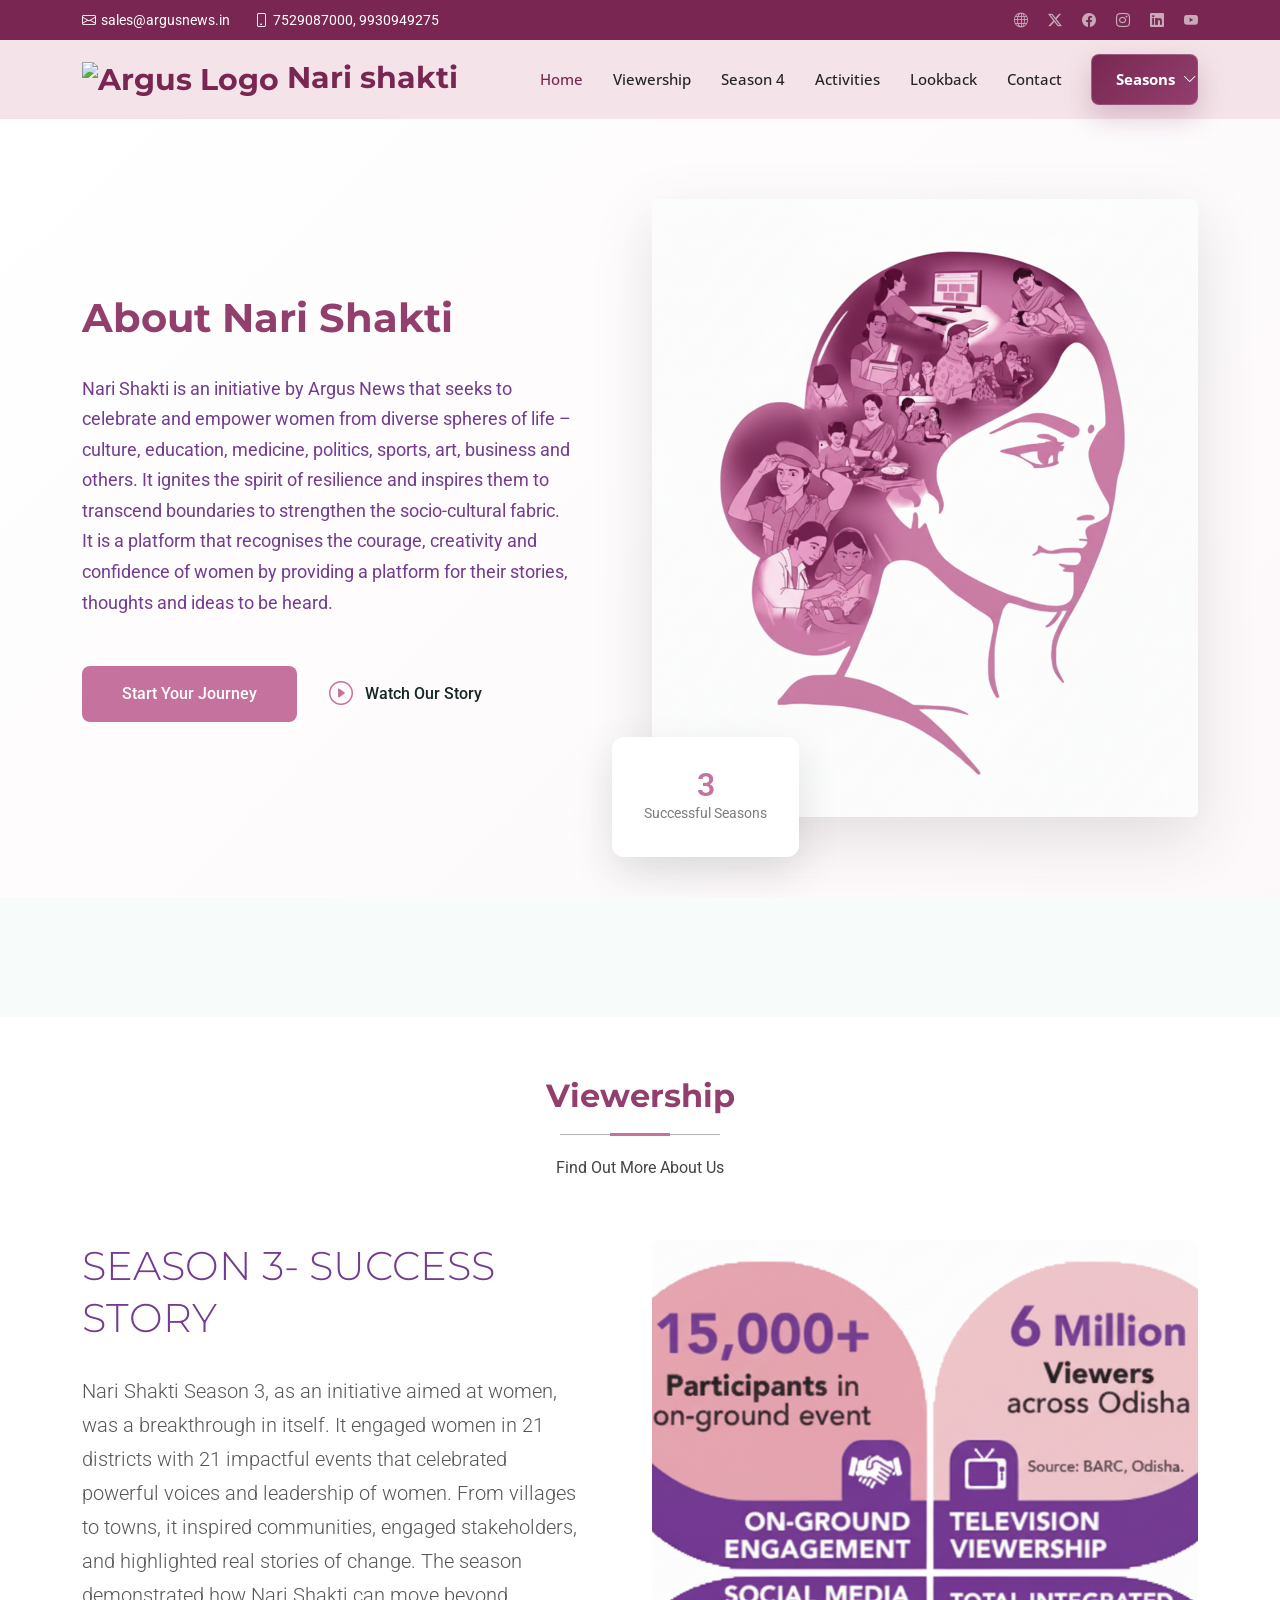
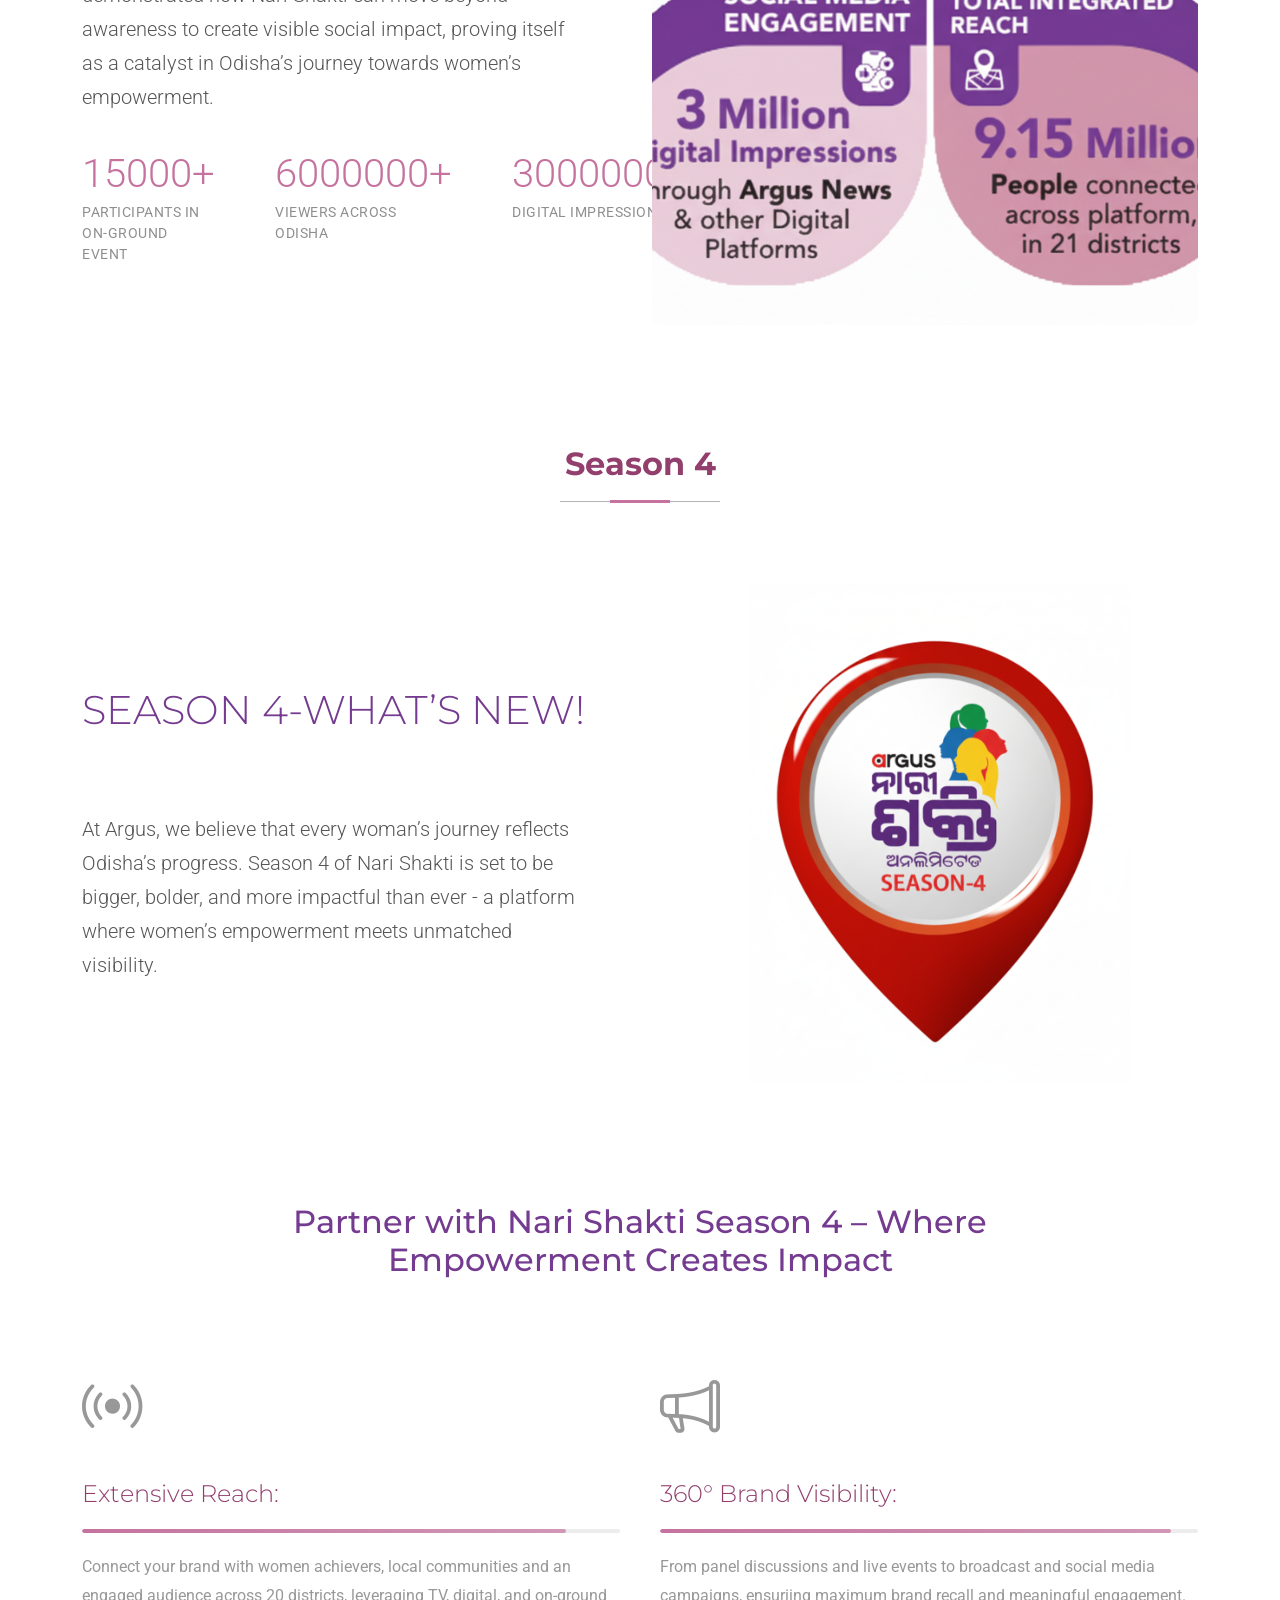
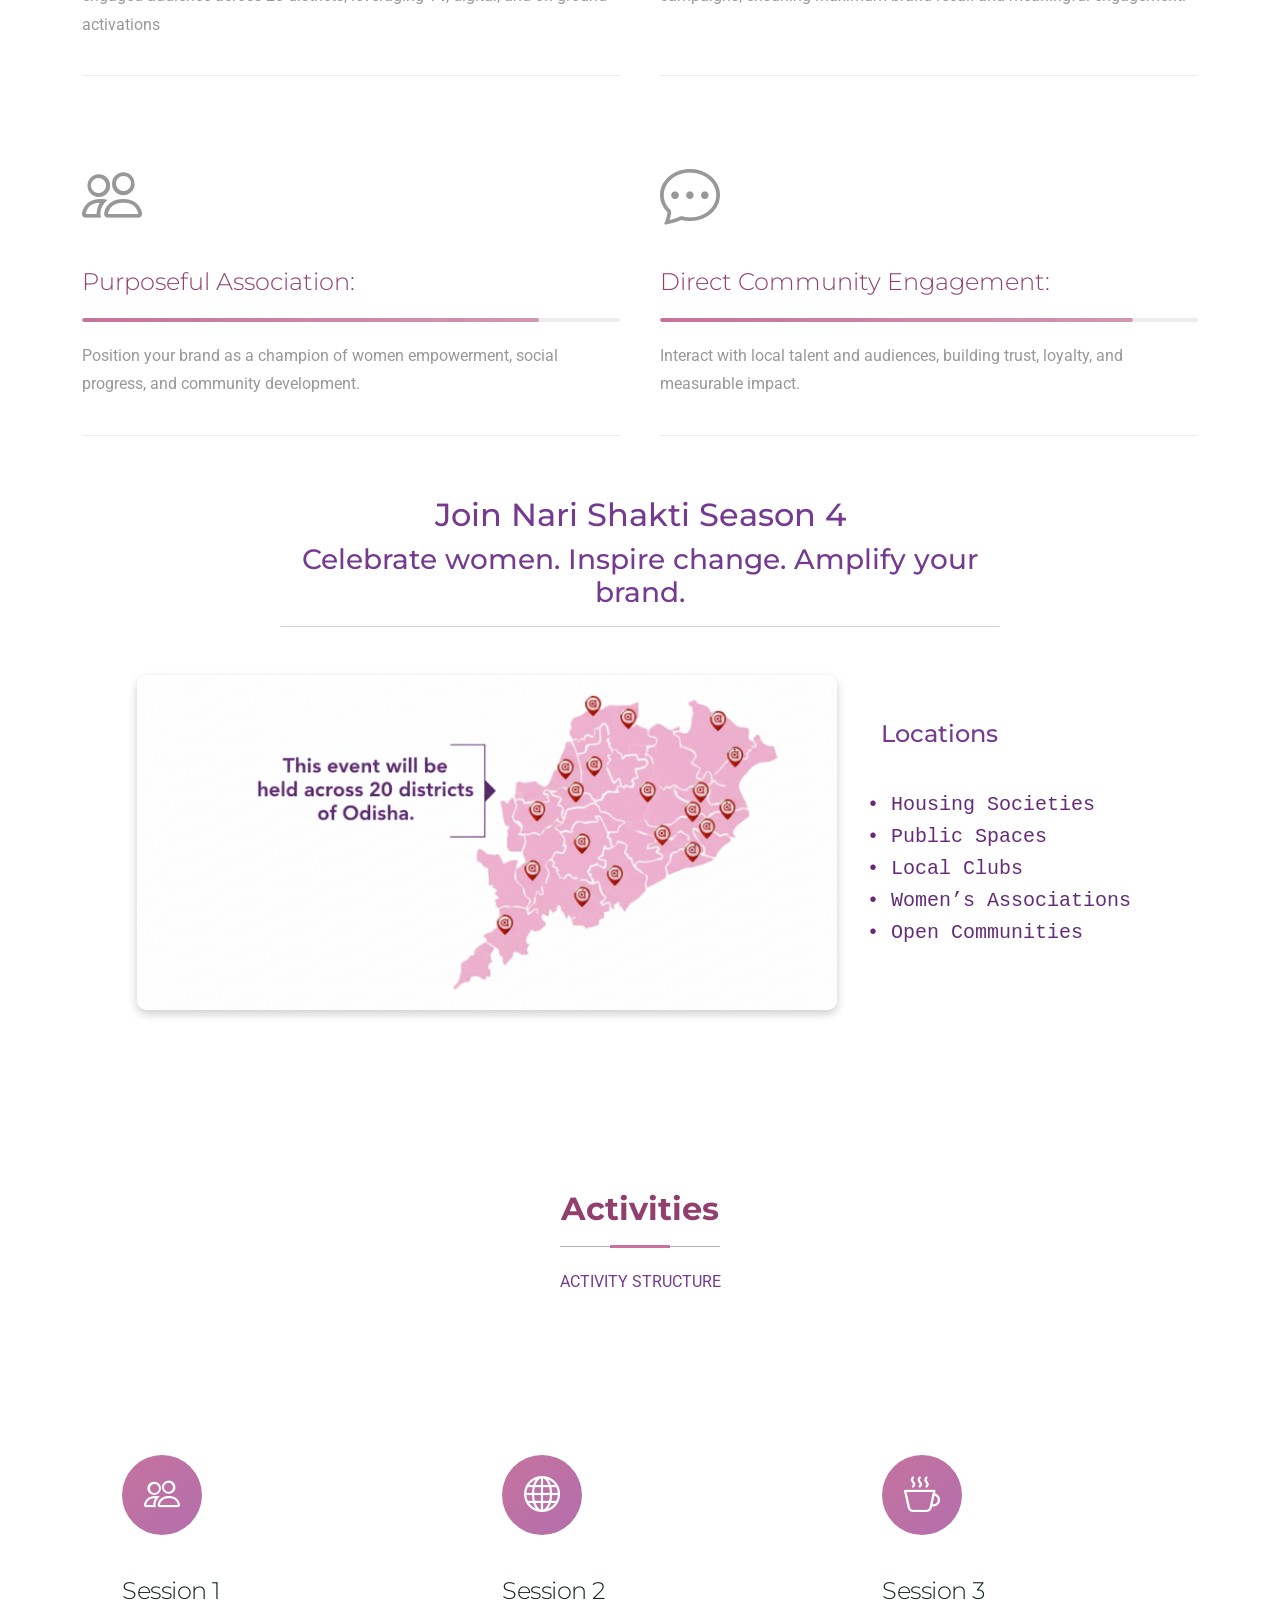
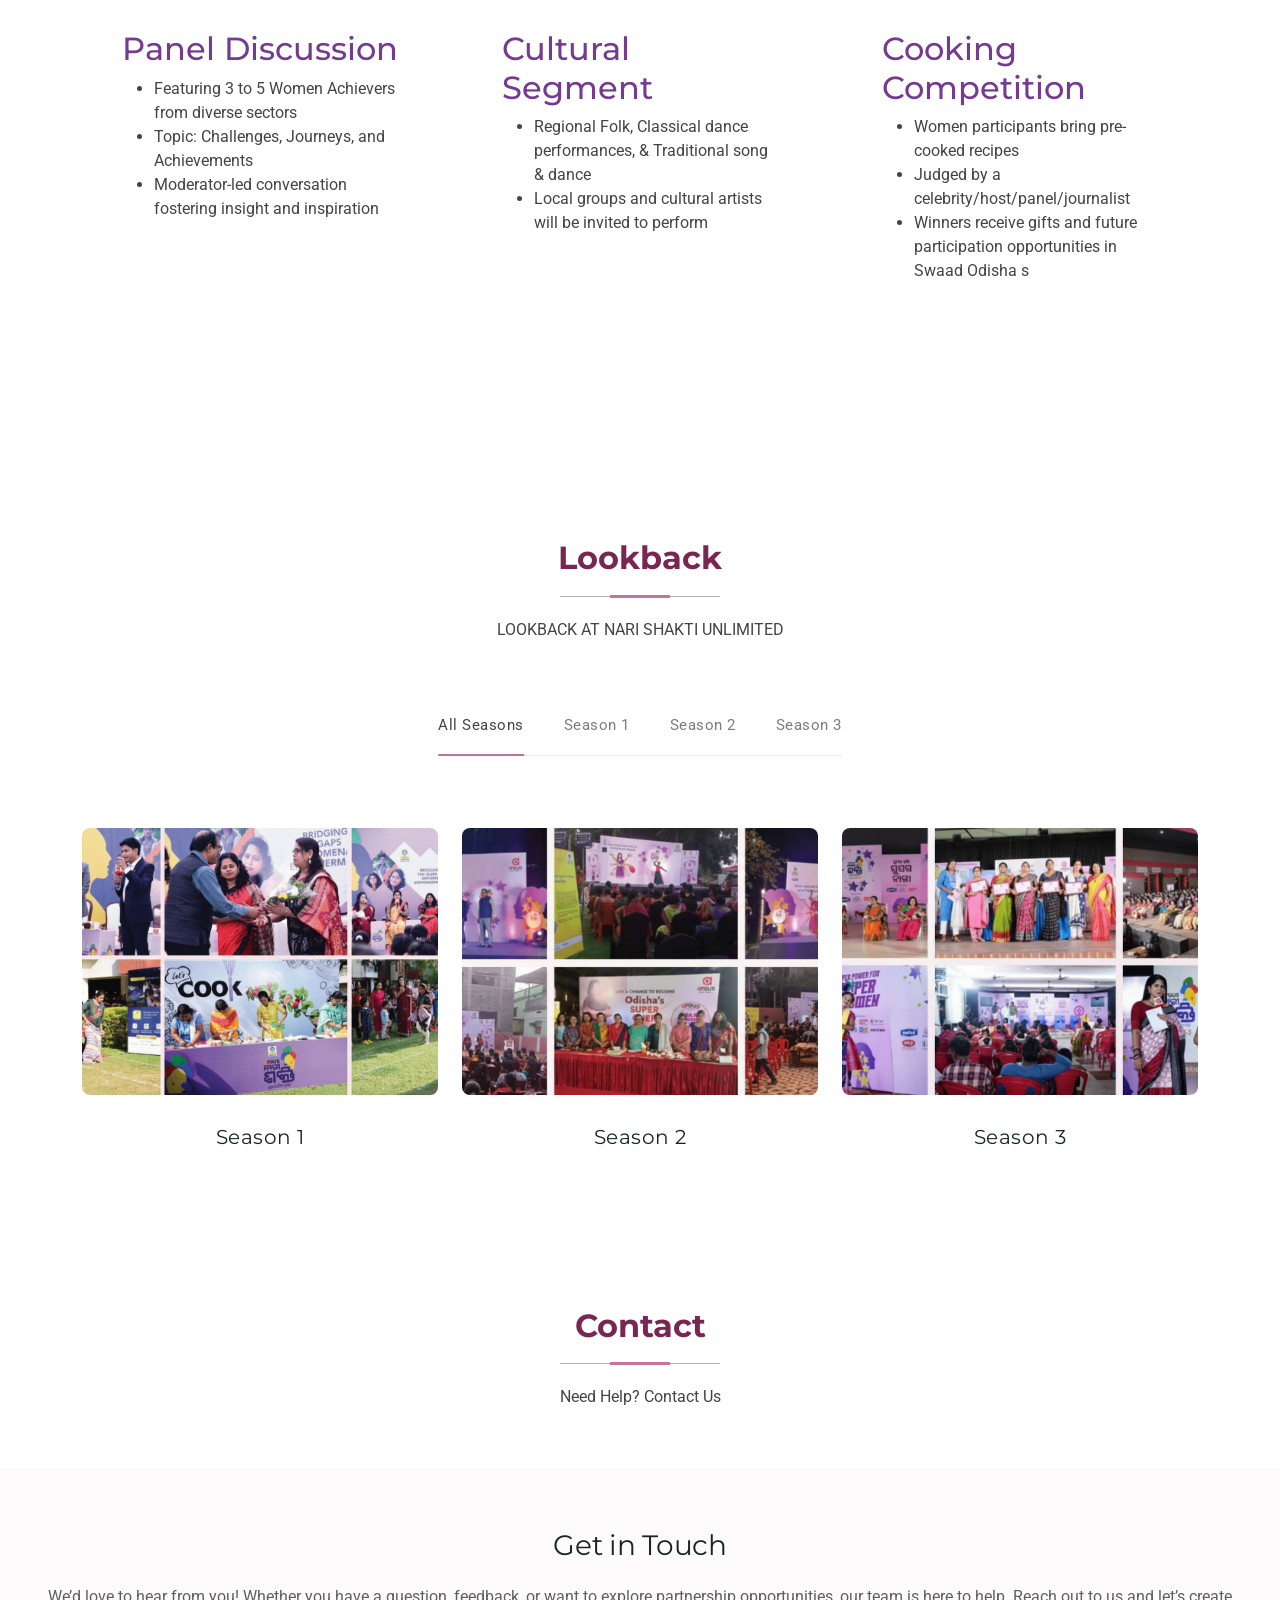
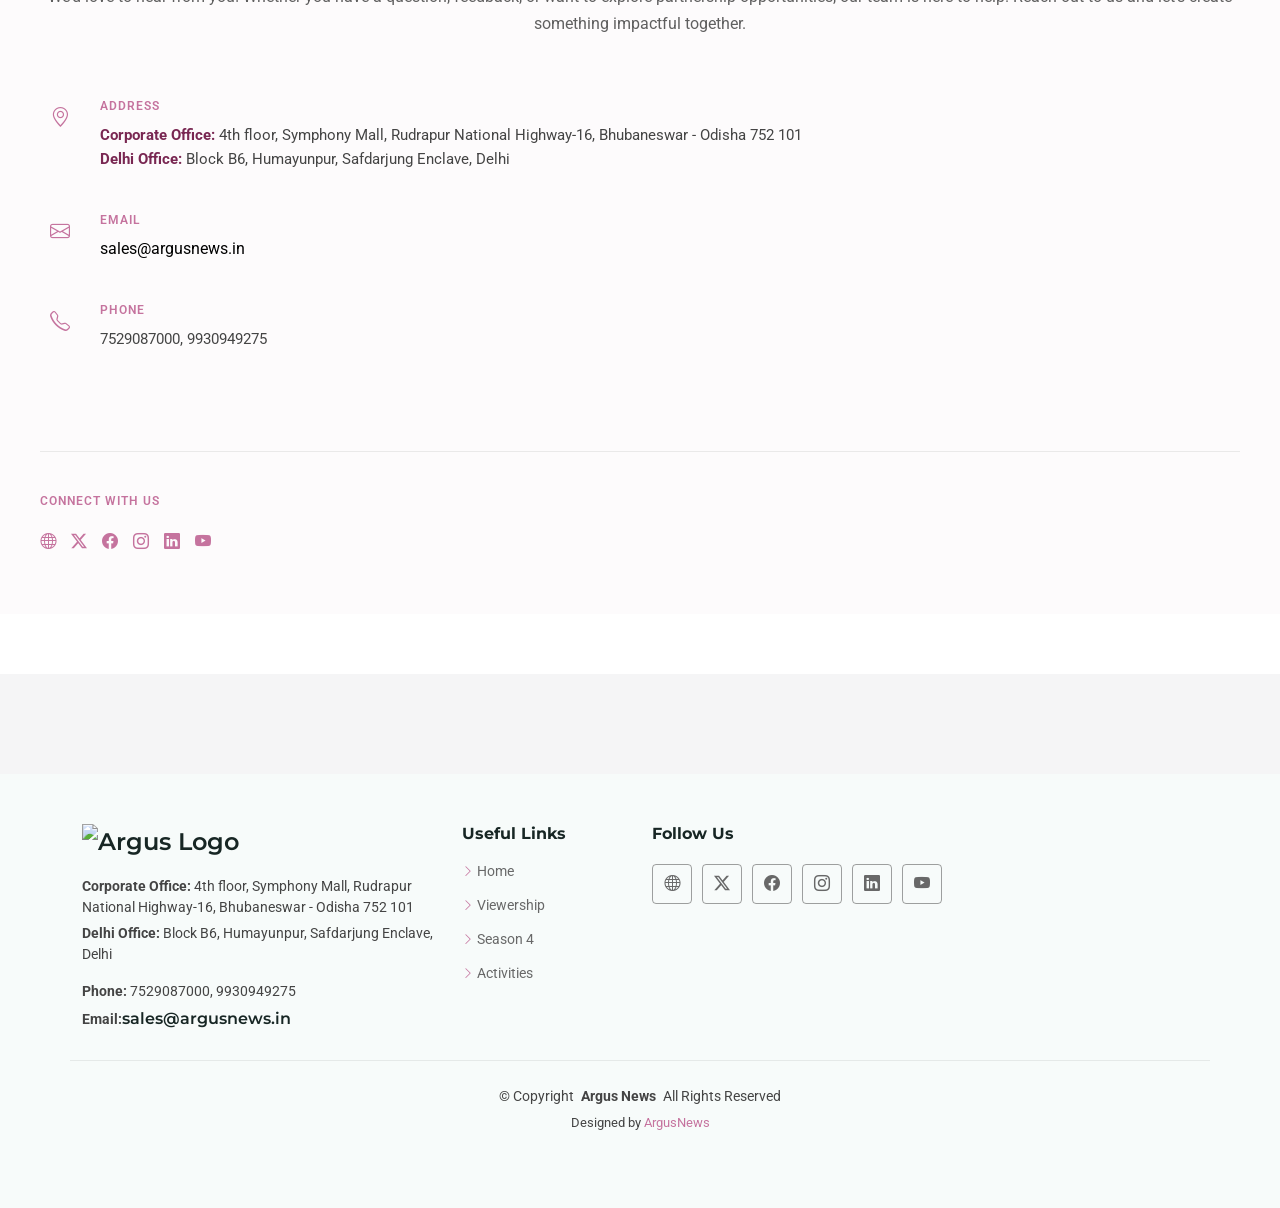
==== index.html @ a0f4937e "updated code" ====
<!DOCTYPE html>
<html lang="en">
  <head>
    <meta charset="utf-8" />
    <meta content="width=device-width, initial-scale=1.0" name="viewport" />
    <title>Nari Shakti</title>
    <meta name="description" content="" />
    <meta name="keywords" content="" />

    <!-- Favicons -->
    <link href="assets/img/favicon.png" rel="icon" />
    <link href="assets/img/apple-touch-icon.png" rel="apple-touch-icon" />

    <!-- Fonts -->
    <link href="https://fonts.googleapis.com" rel="preconnect" />
    <link href="https://fonts.gstatic.com" rel="preconnect" crossorigin />
    <link
      href="https://fonts.googleapis.com/css2?family=Roboto:ital,wght@0,100;0,300;0,400;0,500;0,700;0,900;1,100;1,300;1,400;1,500;1,700;1,900&family=Open+Sans:ital,wght@0,300;0,400;0,500;0,600;0,700;0,800;1,300;1,400;1,500;1,600;1,700;1,800&family=Montserrat:ital,wght@0,100;0,200;0,300;0,400;0,500;0,600;0,700;0,800;0,900;1,100;1,200;1,300;1,400;1,500;1,600;1,700;1,800;1,900&display=swap"
      rel="stylesheet"
    />

    <!-- Vendor CSS Files -->
    <link
      href="assets/vendor/bootstrap/css/bootstrap.min.css"
      rel="stylesheet"
    />
    <link
      href="assets/vendor/bootstrap-icons/bootstrap-icons.css"
      rel="stylesheet"
    />
    <link href="assets/vendor/aos/aos.css" rel="stylesheet" />
    <link
      href="assets/vendor/glightbox/css/glightbox.min.css"
      rel="stylesheet"
    />
    <link href="assets/vendor/swiper/swiper-bundle.min.css" rel="stylesheet" />

    <!-- Main CSS File -->
    <link href="assets/css/main.css" rel="stylesheet" />

    <!-- =======================================================
  * Template Name: CoreBiz
  * Template URL: https://bootstrapmade.com/corebiz-bootstrap-business-template/
  * Updated: Aug 30 2025 with Bootstrap v5.3.8
  * Author: BootstrapMade.com
  * License: https://bootstrapmade.com/license/
  ======================================================== -->
  </head>

  <!-- <body class="index-page" style="background-image:assets/img/Viewership.png;"> -->
  <body class="index-page">
    <!-- <div class ="bg"> -->
    <header id="header" class="header sticky-top">
      <div class="topbar d-flex align-items-center dark-background">
        <div
          class="container d-flex justify-content-center justify-content-md-between"
        >
          <div class="contact-info d-flex align-items-center">
            <i class="bi bi-envelope d-flex align-items-center"
              ><a href="mailto:sales@argusnews.in">sales@argusnews.in</a></i
            >
            <i class="bi bi-phone d-flex align-items-center ms-4"
              ><span> 7529087000, 9930949275</span></i
            >
          </div>
          <div class="social-links d-none d-md-flex align-items-center">
            <a href="https://argusnews.in/" class="website"><i class="bi bi-globe"></i>
            <a href="https://x.com/ArgusNews_in?ref_src=twsrc%5Egoogle%7Ctwcamp%5Eserp%7Ctwgr%5Eauthor" class="twitter"><i class="bi bi-twitter-x"></i></a>
            <a href="https://www.facebook.com/argusnews.in" class="facebook"><i class="bi bi-facebook"></i></a>
            <a href="https://www.instagram.com/argusnewsin/" class="instagram"><i class="bi bi-instagram"></i></a>
            <a href="https://www.linkedin.com/company/argus-news/?originalSubdomain=in" class="linkedin"><i class="bi bi-linkedin"></i></a>
            <a href="https://www.youtube.com/@Argusdigital.official" class="youtube"> <i class="bi bi-youtube"></i></a>
            
          </div>
        </div>
      </div>
      <!-- End Top Bar -->

      <div
        class="branding d-flex align-items-cente"
        style="background-color: #f4e4e9"
      >
        <div
          class="container position-relative d-flex align-items-center justify-content-between"
        >
          <a href="index.html" class="logo d-flex align-items-center">
            <!-- Uncomment the line below if you also wish to use an image logo -->
            <!-- <img src="assets/img/logo.webp" alt=""> -->
            <h1 class="sitename" style="color: #792752">
              <img
                src="https://argusnews.in/assets/logo/argus_logo.svg"
                alt="Argus Logo"
              />Nari shakti
            </h1>
          </a>

          <nav id="navmenu" class="navmenu">
            <ul>
              <li><a href="#hero" class="active">Home</a></li>
	              <li><a href="#about">Viewership</a></li>
	              <li><a href="#Season 4">Season 4</a></li>
		              <li><a href="#services">Activities</a></li>
               <li><a href="#portfolio">Lookback</a></li>
              <!--<li><a href="#team">Team</a></li> -->
              <!-- <li class="dropdown">
                <a href="#"
                  ><span>Dropdown</span>
                  <i class="bi bi-chevron-down toggle-dropdown"></i
                ></a> -->
                <!-- <ul>
                  <li><a href="#">Dropdown 1</a></li>
                  <li class="dropdown">
                    <a href="#"
                      ><span>Deep Dropdown</span>
                      <i class="bi bi-chevron-down toggle-dropdown"></i
                    ></a>
                    <ul>
                      <li><a href="#">Deep Dropdown 1</a></li>
                      <li><a href="#">Deep Dropdown 2</a></li>
                      <li><a href="#">Deep Dropdown 3</a></li>
                      <li><a href="#">Deep Dropdown 4</a></li>
                      <li><a href="#">Deep Dropdown 5</a></li>
                    </ul>
                  </li>
                  <li><a href="#">Dropdown 2</a></li>
                  <li><a href="#">Dropdown 3</a></li>
                  <li><a href="#">Dropdown 4</a></li>
                </ul>
              </li> -->
	              <li><a href="#contact">Contact</a></li>
	              <li class="dropdown season-nav">
	                <a href="#"><span>Seasons</span> <i class="bi bi-chevron-down toggle-dropdown"></i></a>
	                <ul>
	                  <li><a href="Season-1.html">Season 1</a></li>
	                  <li><a href="Season-2.html">Season 2</a></li>
	                  <li><a href="Season-3.html">Season 3</a></li>
	                  <li><a href="index.html#Season 4">Season 4</a></li>
	                </ul>
	              </li>
            </ul>
            <i class="mobile-nav-toggle d-xl-none bi bi-list"></i>
          </nav>
        </div>
      </div>
    </header>

    <main class="main">
      <!-- Hero Section -->
      <section id="hero" class="hero section">
        <div class="hero-content">
          <div class="container">
            <div class="row align-items-center">
              <div class="col-lg-6" data-aos="fade-up" data-aos-delay="100">
                <div class="content">
                  <h1 style="color: #923f6e">About Nari Shakti</h1>
                  <p style="color:#743b90;">
                    Nari Shakti is an initiative by Argus News that seeks to
                    celebrate and empower women from diverse spheres of life –
                    culture, education, medicine, politics, sports, art,
                    business and others. It ignites the spirit of resilience and
                    inspires them to transcend boundaries to strengthen the
                    socio-cultural fabric. It is a platform that recognises the
                    courage, creativity and confidence of women by providing a
                    platform for their stories, thoughts and ideas to be heard.
                  </p>
                  <div class="cta-group">
                    <a href="#about" class="btn-primary">Start Your Journey</a>
                    <a
                      href="https://www.youtube.com/watch?v=bcM0zN8POSE&list=PLzJeIBnsFwPRfbdqstacGpr7mawbnKU1y&index=2&ab_channel=ArgusDigital"
                      class="btn-secondary glightbox"
                    >
                      <i class="bi bi-play-circle"></i>
                      <span>Watch Our Story</span>
                    </a>
                  </div>
                </div>
              </div>
              <div class="col-lg-6" data-aos="fade-up" data-aos-delay="200">
                <div class="hero-image">
                  <img
                    src="assets/img/narishakti.png"
                    alt="Nari Shakti"
                    class="img-fluid rounded"
                  />
                  <div
                    class="floating-card"
                    data-aos="fade-up"
                    data-aos-delay="300"
                  >
                    <div class="card-content">
                      <div class="metric">
                        <span class="number">3</span>
                        <span class="label">Successful Seasons</span>
                      </div>
                      <!-- <div class="metric">
                          <span class="number">98%</span>
                          <span class="label">Client Satisfaction</span>
                        </div> -->
                    </div>
                  </div>
                </div>
              </div>
            </div>
          </div>

          <!-- <div class="hero-features">
          <div class="container">
            <div class="row">
              <div class="col-lg-3 col-md-6" data-aos="fade-up" data-aos-delay="100">
                <div class="feature-item">
                  <div class="icon">
                    <i class="bi bi-graph-up"></i>
                  </div>
                  <h4>Strategic Growth</h4>
                  <p>Accelerate your business expansion with proven methodologies</p>
                </div>
              </div>
              <div class="col-lg-3 col-md-6" data-aos="fade-up" data-aos-delay="200">
                <div class="feature-item">
                  <div class="icon">
                    <i class="bi bi-lightbulb"></i>
                  </div>
                  <h4>Innovation Focus</h4>
                  <p>Transform challenges into opportunities through creative solutions</p>
                </div>
              </div>
              <div class="col-lg-3 col-md-6" data-aos="fade-up" data-aos-delay="300">
                <div class="feature-item">
                  <div class="icon">
                    <i class="bi bi-people"></i>
                  </div>
                  <h4>Expert Team</h4>
                  <p>Industry veterans dedicated to your success and growth</p>
                </div>
              </div>
              <div class="col-lg-3 col-md-6" data-aos="fade-up" data-aos-delay="400">
                <div class="feature-item">
                  <div class="icon">
                    <i class="bi bi-award"></i>
                  </div>
                  <h4>Proven Results</h4>
                  <p>Track record of delivering measurable business outcomes</p>
                </div>
              </div>
            </div>
          </div>
        </div> -->
        </div>
      </section>
      <!-- /Hero Section -->

      <!-- Featured Services Section -->
      <section
        id="featured-services"
        class="featured-services section light-background"
      >
        <div class="container" data-aos="fade-up" data-aos-delay="100">
          <div class="row g-5">
            <!-- <div class="col-lg-3 col-md-6" data-aos="fade-up" data-aos-delay="200">
            <div class="service-item">
              <div class="service-icon">
                <i class="bi bi-brush"></i>
              </div>
              <h3>Creative Design</h3>
              <p>Nulla facilisi morbi tempus iaculis urna id volutpat lacus laoreet non curabitur gravida arcu.</p>
              <a href="service-details.html" class="service-link">
                <span>Explore Service</span>
                <i class="bi bi-arrow-right"></i>
              </a>
            </div>
          </div>      -->
            <!-- End Service Item -->

            <!-- <div class="col-lg-3 col-md-6" data-aos="fade-up" data-aos-delay="300">
            <div class="service-item">
              <div class="service-icon">
                <i class="bi bi-globe"></i>
              </div>
              <h3>Web Development</h3>
              <p>Sed ut perspiciatis unde omnis iste natus error sit voluptatem accusantium doloremque laudantium.</p>
              <a href="service-details.html" class="service-link">
                <span>Explore Service</span>
                <i class="bi bi-arrow-right"></i>
              </a>
            </div>
          </div> -->
            <!-- End Service Item -->

            <!-- <div class="col-lg-3 col-md-6" data-aos="fade-up" data-aos-delay="400">
            <div class="service-item">
              <div class="service-icon">
                <i class="bi bi-graph-up-arrow"></i>
              </div>
              <h3>Digital Marketing</h3>
              <p>At vero eos et accusamus et iusto odio dignissimos ducimus qui blanditiis praesentium voluptatum.</p>
              <a href="service-details.html" class="service-link">
                <span>Explore Service</span>
                <i class="bi bi-arrow-right"></i>
              </a>
            </div>
          </div> -->
            <!-- End Service Item -->

            <!-- <div class="col-lg-3 col-md-6" data-aos="fade-up" data-aos-delay="500">
            <div class="service-item">
              <div class="service-icon">
                <i class="bi bi-headset"></i>
              </div>
              <h3>Consulting</h3>
              <p>Excepteur sint occaecat cupidatat non proident sunt in culpa qui officia deserunt mollit anim.</p>
              <a href="service-details.html" class="service-link">
                <span>Explore Service</span>
                <i class="bi bi-arrow-right"></i>
              </a>
            </div>
          </div> -->
            <!-- End Service Item -->
          </div>
        </div>
      </section>
      <!-- /Featured Services Section -->
      <!-- About Section -->
      <section id="about" class="about section">
        <!-- Section Title -->
        <div class="container section-title" data-aos="fade-up">
          <h2 style="color: #923f6e;">Viewership</h2>
          <p>Find Out More About Us</p>
        </div>
        <!-- End Section Title -->

        <div class="container" data-aos="fade-up" data-aos-delay="100">
          <div class="row">
            <div class="col-lg-6" data-aos="fade-right" data-aos-delay="200">
              <div class="content">
                <h2 style="color: #743b90">SEASON 3- SUCCESS STORY</h2>
                <p class="lead">
                  Nari Shakti Season 3, as an initiative aimed at women, was a
                  breakthrough in itself. It engaged women in 21 districts with
                  21 impactful events that celebrated powerful voices and
                  leadership of women. From villages to towns, it inspired
                  communities, engaged stakeholders, and highlighted real
                  stories of change. The season demonstrated how Nari Shakti can
                  move beyond awareness to create visible social impact, proving
                  itself as a catalyst in Odisha’s journey towards women’s
                  empowerment.
                </p>

                <!-- <div class="description">
                <p>Duis aute irure dolor in reprehenderit in voluptate velit esse cillum dolore eu fugiat nulla pariatur. Excepteur sint occaecat cupidatat non proident, sunt in culpa qui officia deserunt mollit anim id est laborum.</p>

                <p>Sed ut perspiciatis unde omnis iste natus error sit voluptatem accusantium doloremque laudantium, totam rem aperiam, eaque ipsa quae ab illo inventore veritatis et quasi architecto beatae vitae dicta sunt explicabo.</p>
              </div> -->

                <div class="stats-row">
                  <div
                    class="stat-item"
                    data-aos="fade-up"
                    data-aos-delay="300"
                  >
                    <div class="stat-number">
                      <span
                        data-purecounter-start="0"
                        data-purecounter-end="15000"
                        data-purecounter-duration="1"
                        class="purecounter"
                      ></span
                      >+
                    </div>
                    <div class="stat-label">
                      PARTICIPANTS IN ON-GROUND EVENT
                    </div>
                  </div>

                  <div
                    class="stat-item"
                    data-aos="fade-up"
                    data-aos-delay="400"
                  >
                    <div class="stat-number">
                      <span
                        data-purecounter-start="0"
                        data-purecounter-end="6000000"
                        data-purecounter-duration="1"
                        class="purecounter"
                      ></span
                      >+
                    </div>
                    <div class="stat-label">VIEWERS ACROSS ODISHA</div>
                  </div>

                  <div
                    class="stat-item"
                    data-aos="fade-up"
                    data-aos-delay="500"
                  >
                    <div class="stat-number">
                      <span
                        data-purecounter-start="0"
                        data-purecounter-end="3000000"
                        data-purecounter-duration="1"
                        class="purecounter"
                      ></span
                      >+
                    </div>
                    <div class="stat-label">DIGITAL IMPRESSIONS</div>
                  </div>
                </div>
                <!-- End Stats Row -->

                <!-- <div
                    class="cta-section"
                    data-aos="fade-up"
                    data-aos-delay="300"
                  >
                    <a href="#team" class="btn-link"
                      >Meet Our Winners <i class="bi bi-arrow-right"></i
                    ></a>
                  </div> -->
              </div>
            </div>

            <div class="col-lg-6" data-aos="fade-left" data-aos-delay="200">
              <div class="image-container">
                <img
                  src="assets/img/Viewership.png"
                  alt="About Us"
                  class="img-fluid"
                  style="width: 100%; height: 100%; margin: auto;"
                />
                <!-- <div class="image-overlay">
                    <div class="overlay-content">
                      <i class="bi bi-award"></i>
                      <div class="overlay-text">
                        <h4>Award Winning</h4>
                        <p>Excellence in Service</p>
                      </div>
                    </div>
                  </div> -->
              </div>
            </div>
          </div>
        </div>
      </section>
      <!-- /About Section -->

      <!-- Season 4 Section -->
      <section id="Season 4" class="about section">
        <!-- Section Title -->
        <div class="container section-title" data-aos="fade-up">
          <h2 style="color: #923f6e;">Season 4</h2>
        </div>
        <!-- End Section Title -->

        <div class="container" data-aos="fade-up" data-aos-delay="100">
          <div class="row">
            <div class="col-lg-6" data-aos="fade-right" data-aos-delay="200">
              <div class="content">
                <h2 style="color: #743b90; margin-top: 20%">
                  SEASON 4-WHAT’S NEW!
                </h2>
                <p class="lead" style="margin-top: 15%">
                  At Argus, we believe that every woman’s journey reflects
                  Odisha’s progress. Season 4 of Nari Shakti is set to be
                  bigger, bolder, and more impactful than ever - a platform
                  where women’s empowerment meets unmatched visibility.
                </p>

                <!-- <div
                    class="cta-section"
                    data-aos="fade-up"
                    data-aos-delay="300"
                  >
                    <a href="#team" class="btn-link"
                      >Meet Our Winners <i class="bi bi-arrow-right"></i
                    ></a>
                  </div> -->
              </div>
            </div>

            <div class="col-lg-6" data-aos="fade-left" data-aos-delay="200">
              <div
                class="image-container text-md-end text-center"
                style="width: 70%; height: 100%"
              >
                <img
                  src="assets/img/Season 4.png"
                  alt="About Us"
                  class="img-fluid"
                  style="
                    margin-left: 25%;
                    margin-right: 25%;
                    width: 100%;
                    height: 100%;
                  "
                />
              </div>
            </div>
          </div>
        </div>
      </section>
      <!-- /Season4 Section -->

      <!-- Skills Section -->
      <section id="skills" class="skills section">
        <div class="container" data-aos="fade-up" data-aos-delay="100">
          <div class="row justify-content-center">
            <div class="col-lg-8">
              <div
                class="intro-content text-center mb-5"
                data-aos="fade-up"
                data-aos-delay="150"
              >
                <h2 style="color: #743b90;">
                  Partner with Nari Shakti Season 4 – Where Empowerment Creates
                  Impact
                </h2>
              </div>
            </div>
          </div>
          

          <div class="skills-grid">
            <div
              class="skill-item skills-animation"
              data-aos="fade-up"
              data-aos-delay="200"
            >
              <div class="skill-icon">
                <i class="bi bi-broadcast fs-10"></i>
              </div>
              <h3 class="skill-name" style="color: #923f6e;">Extensive Reach:</h3>
              <div class="skill-level">
                <!-- <span class="level-text">Professional</span> -->
                <div class="progress-track progress">
                  <div
                    class="progress-bar"
                    role="progressbar"
                    aria-valuenow="90"
                    aria-valuemin="0"
                    aria-valuemax="100"
                  ></div>
                </div>
              </div>
              <p class="skill-description">
                Connect your brand with women achievers, local communities and
                an engaged audience across 20 districts, leveraging TV, digital,
                and on-ground activations
              </p>
            </div>

            <div
              class="skill-item skills-animation"
              data-aos="fade-up"
              data-aos-delay="250"
            >
              <div class="skill-icon">
                <i class="bi bi-megaphone fs-10"></i>
              </div>
              <h3 class="skill-name" style="color: #923f6e;">360° Brand Visibility:</h3>
              <div class="skill-level">
                <!-- <span class="level-text">Expert</span> -->
                <div class="progress-track progress">
                  <div
                    class="progress-bar"
                    role="progressbar"
                    aria-valuenow="95"
                    aria-valuemin="0"
                    aria-valuemax="100"
                  ></div>
                </div>
              </div>
              <p class="skill-description">
                From panel discussions and live events to broadcast and social
                media campaigns, ensuriing maximum brand recall and meaningful
                engagement.
              </p>
            </div>

            <div
              class="skill-item skills-animation"
              data-aos="fade-up"
              data-aos-delay="300"
            >
              <div class="skill-icon">
                <i class="bi bi-people fs-10"></i>
              </div>
              <h3 class="skill-name" style="color: #923f6e;">Purposeful Association:</h3>
              <div class="skill-level">
                <!-- <span class="level-text">Advanced</span> -->
                <div class="progress-track progress">
                  <div
                    class="progress-bar"
                    role="progressbar"
                    aria-valuenow="85"
                    aria-valuemin="0"
                    aria-valuemax="100"
                  ></div>
                </div>
              </div>
              <p class="skill-description">
                Position your brand as a  champion of women
empowerment, social progress, and community development.
              </p>
            </div>

            <div
              class="skill-item skills-animation"
              data-aos="fade-up"
              data-aos-delay="350"
            >
              <div class="skill-icon">
                <i class="bi bi-chat-dots fs-10"></i>
              </div>
              <h3 class="skill-name" style="color: #923f6e;">Direct Community Engagement:</h3>
              <div class="skill-level">
                <!-- <span class="level-text">Professional</span> -->
                <div class="progress-track progress">
                  <div
                    class="progress-bar"
                    role="progressbar"
                    aria-valuenow="88"
                    aria-valuemin="0"
                    aria-valuemax="100"
                  ></div>
                </div>
              </div>
              <p class="skill-description">
                 Interact with local talent and audiences,
building trust, loyalty, and measurable impact.
              </p>
            </div>
            

            <!-- <div
              class="skill-item skills-animation"
              data-aos="fade-up"
              data-aos-delay="400"
            >
              <div class="skill-icon">
                <i class="bi bi-lightbulb"></i>
              </div>
              <h3 class="skill-name">Innovation</h3>
              <div class="skill-level">
                <span class="level-text">Advanced</span>
                <div class="progress-track progress">
                  <div
                    class="progress-bar"
                    role="progressbar"
                    aria-valuenow="82"
                    aria-valuemin="0"
                    aria-valuemax="100"
                  ></div>
                </div>
              </div>
              <p class="skill-description">
                Identifying emerging trends and technologies to create
                forward-thinking solutions that push boundaries and exceed
                expectations.
              </p>
            </div> -->

            <!-- <div
              class="skill-item skills-animation"
              data-aos="fade-up"
              data-aos-delay="450"
            >
              <div class="skill-icon">
                <i class="bi bi-gear"></i>
              </div>
              <h3 class="skill-name">Technical Architecture</h3>
              <div class="skill-level">
                <span class="level-text">Expert</span>
                <div class="progress-track progress">
                  <div
                    class="progress-bar"
                    role="progressbar"
                    aria-valuenow="92"
                    aria-valuemin="0"
                    aria-valuemax="100"
                  ></div>
                </div>
              </div>
              <p class="skill-description">
                Designing robust technical foundations that support scalable
                growth while maintaining security and performance standards.
              </p>
            </div> -->
          </div>
            <div class="container" data-aos="fade-up" data-aos-delay="100">
          <div class="row justify-content-center">
            <div class="col-lg-8">
              <div
                class="intro-content text-center mb-5"
                data-aos="fade-up"
                data-aos-delay="150"
              >
                <h2 style="color: #743b90;">
                  Join Nari Shakti Season 4
                </h2>
                <h3 style="color: #743b90;">Celebrate women. Inspire change. Amplify your brand.</h3>
                <hr style="color: #743b90;">
                
              </div>
              
              <div class="container">
              
              <!-- <span>
              <ul style="text-size-adjust: 50px; color:#923f6e;">
                  <li>Housing Societies</li>
                  <li>Public Spaces</li>
                  <li>Local Clubs</li>
                  <li>Women’s Associations</li>
                  <li>Open Communities</li>
                </ul></span> -->
                </div>
            </div>
          </div>
          <div style="display: flex; align-items: center; justify-content: center; gap: 30px; flex-wrap: wrap;">

  <!-- Image -->
  <img src="assets/img/Odisha map.png" 
       alt="Location" 
       style="width: 700px; max-width: 100%; height: auto; border-radius: 10px; box-shadow: 0 4px 10px rgba(0, 0, 0, 0.2);">

  <!-- Paragraph -->
  
  <pre style="max-width: 500px; font-size: 20px; line-height: 1.6; color: #662b78;">
     <h4 style="color: #743b90; align-items: center; margin-left: 5%;">Locations</h4>
• Housing Societies 
• Public Spaces 
• Local Clubs 
• Women’s Associations 
• Open Communities
  </pre>

</div>


          <!-- <div
            class="certification-area mt-5"
            data-aos="fade-up"
            data-aos-delay="500"
          >
            <div class="row align-items-center">
              <div class="col-lg-6">
                <div class="cert-content">
                  <h4 class="cert-title">Professional Certifications</h4>
                  <p class="cert-description">
                    Continuous learning and professional development ensure that
                    skills remain current with industry standards and emerging
                    technologies.
                  </p>
                  <div class="cert-list">
                    <div class="cert-item">
                      <i class="bi bi-award"></i>
                      <span>Google UX Design Professional Certificate</span>
                    </div>
                    <div class="cert-item">
                      <i class="bi bi-award"></i>
                      <span>AWS Certified Solutions Architect</span>
                    </div>
                    <div class="cert-item">
                      <i class="bi bi-award"></i>
                      <span>Certified Agile Project Manager</span>
                    </div>
                  </div>
                </div>
              </div>
              <div class="col-lg-6">
                <div class="tools-showcase">
                  <h5 class="tools-title">Essential Tools</h5>
                  <div class="tools-grid">
                    <span class="tool-tag">Figma</span>
                    <span class="tool-tag">React</span>
                    <span class="tool-tag">Node.js</span>
                    <span class="tool-tag">Docker</span>
                    <span class="tool-tag">Sketch</span>
                    <span class="tool-tag">TypeScript</span>
                    <span class="tool-tag">MongoDB</span>
                    <span class="tool-tag">Kubernetes</span>
                  </div>
                </div>
              </div>
            </div>
          </div>
        </div> -->
      </section>
      <!-- /Skills Section -->

      <!-- Stats Section -->
      <!-- <section id="stats" class="stats section">
        <div class="container" data-aos="fade-up" data-aos-delay="100">
          <div class="row justify-content-center mb-5">
            <div
              class="col-lg-8 text-center"
              data-aos="fade-up"
              data-aos-delay="200"
            >
              <h2 class="section-headline mb-4">
                Measurable Excellence in Every Detail
              </h2>
              <p class="section-description">
                Vestibulum ante ipsum primis in faucibus orci luctus et ultrices
                posuere cubilia curae; Mauris viverra veniam sit amet lacus
                cursus.
              </p>
            </div>
          </div>

          <div class="stats-grid row g-0 justify-content-center">
            <div class="col-lg-10">
              <div class="stats-container">
                <div class="stat-item" data-aos="fade-up" data-aos-delay="100">
                  <div class="stat-content">
                    <div class="stat-number">
                      <span
                        data-purecounter-start="0"
                        data-purecounter-end="15"
                        data-purecounter-duration="2"
                        class="purecounter"
                      ></span
                      >K+
                    </div>
                    <div class="stat-divider"></div>
                    <div class="stat-label">Global Partners</div>
                    <p class="stat-description">
                      Collaborating with industry leaders worldwide to deliver
                      exceptional results.
                    </p>
                  </div>
                </div>

                <div class="stat-item" data-aos="fade-up" data-aos-delay="200">
                  <div class="stat-content">
                    <div class="stat-number">
                      <span
                        data-purecounter-start="0"
                        data-purecounter-end="89"
                        data-purecounter-duration="2"
                        class="purecounter"
                      ></span
                      >%
                    </div>
                    <div class="stat-divider"></div>
                    <div class="stat-label">Success Rate</div>
                    <p class="stat-description">
                      Consistently achieving outstanding outcomes across all
                      project categories.
                    </p>
                  </div>
                </div>

                <div class="stat-item" data-aos="fade-up" data-aos-delay="300">
                  <div class="stat-content">
                    <div class="stat-number">
                      <span
                        data-purecounter-start="0"
                        data-purecounter-end="2.8"
                        data-purecounter-duration="2"
                        class="purecounter"
                      ></span
                      >M
                    </div>
                    <div class="stat-divider"></div>
                    <div class="stat-label">Users Served</div>
                    <p class="stat-description">
                      Empowering millions of users with innovative solutions and
                      seamless experiences.
                    </p>
                  </div>
                </div>

                <div class="stat-item" data-aos="fade-up" data-aos-delay="400">
                  <div class="stat-content">
                    <div class="stat-number">
                      <span
                        data-purecounter-start="0"
                        data-purecounter-end="24"
                        data-purecounter-duration="2"
                        class="purecounter"
                      ></span
                      >/7
                    </div>
                    <div class="stat-divider"></div>
                    <div class="stat-label">Support Available</div>
                    <p class="stat-description">
                      Round-the-clock assistance ensuring uninterrupted service
                      and peace of mind.
                    </p>
                  </div>
                </div>
              </div>
            </div>
          </div>

          <div class="row justify-content-center mt-5">
            <div
              class="col-lg-6 text-center"
              data-aos="fade-up"
              data-aos-delay="500"
            >
              <div class="achievement-badge">
                <div class="badge-icon">
                  <i class="bi bi-award"></i>
                </div>
                <div class="badge-content">
                  <h4 class="badge-title">Industry Recognition</h4>
                  <p class="badge-text">
                    Awarded "Excellence in Innovation" for three consecutive
                    years by leading industry organizations.
                  </p>
                </div>
              </div>
            </div>
          </div>
        </div>
      </section> -->
      <!-- /Stats Section -->

      <!-- Clients Section -->
      <!-- <section id="clients" class="clients section">
        <div class="container" data-aos="fade-up" data-aos-delay="100">
          <div class="row gy-4">
            <div
              class="col-xl-2 col-lg-3 col-md-4 col-6"
              data-aos="zoom-in"
              data-aos-delay="100"
            >
              <div class="client-item">
                <img
                  src="assets/img/clients/clients-1.webp"
                  class="img-fluid"
                  alt="Client 1"
                />
              </div>
            </div> -->
            <!-- End Client Item -->

            <!-- <div
              class="col-xl-2 col-lg-3 col-md-4 col-6"
              data-aos="zoom-in"
              data-aos-delay="150"
            >
              <div class="client-item">
                <img
                  src="assets/img/clients/clients-2.webp"
                  class="img-fluid"
                  alt="Client 2"
                />
              </div>
            </div> -->
            <!-- End Client Item -->

            <!-- <div
              class="col-xl-2 col-lg-3 col-md-4 col-6"
              data-aos="zoom-in"
              data-aos-delay="200"
            >
              <div class="client-item">
                <img
                  src="assets/img/clients/clients-3.webp"
                  class="img-fluid"
                  alt="Client 3"
                />
              </div>
            </div> -->
            <!-- End Client Item -->

            <!-- <div
              class="col-xl-2 col-lg-3 col-md-4 col-6"
              data-aos="zoom-in"
              data-aos-delay="250"
            >
              <div class="client-item">
                <img
                  src="assets/img/clients/clients-4.webp"
                  class="img-fluid"
                  alt="Client 4"
                />
              </div>
            </div> -->
            <!-- End Client Item -->

            <!-- <div
              class="col-xl-2 col-lg-3 col-md-4 col-6"
              data-aos="zoom-in"
              data-aos-delay="300"
            >
              <div class="client-item">
                <img
                  src="assets/img/clients/clients-5.webp"
                  class="img-fluid"
                  alt="Client 5"
                />
              </div>
            </div> -->
            <!-- End Client Item -->

            <!-- <div
              class="col-xl-2 col-lg-3 col-md-4 col-6"
              data-aos="zoom-in"
              data-aos-delay="350"
            >
              <div class="client-item">
                <img
                  src="assets/img/clients/clients-6.webp"
                  class="img-fluid"
                  alt="Client 6"
                />
              </div>
            </div> -->
            <!-- End Client Item -->
          </div>
        </div>
      </section>
      <!-- /Clients Section -->

      <!-- Services Section -->
      <section id="services" class="services section">
        <!-- Section Title -->
        <div class="container section-title" data-aos="fade-up">
          <h2 style="color: #923f6e;">Activities</h2>
          <p style="color: #743b90;">ACTIVITY STRUCTURE</p>
        </div>
        <!-- End Section Title -->

        <div class="container" data-aos="fade-up" data-aos-delay="100">
          <div class="row gy-5">
            <div
              class="col-lg-4 col-md-6"
              data-aos="fade-up"
              data-aos-delay="200"
            >
              <div class="service-item">
                <div class="service-icon" >
                  <i class="bi bi-people"></i>
                </div>
                <h3>Session 1</h3>
                <h2 style="color: #743b90;">Panel Discussion</h2>
                <!-- <p>
                  Crafting responsive, modern websites that deliver exceptional
                  user experiences and drive business growth.
                </p> -->
                <ul style="text-align: left;">
                  <li>Featuring 3 to 5 Women Achievers from diverse sectors</li>
                  <li>Topic: Challenges, Journeys, and Achievements</li>
                  <li>Moderator-led conversation fostering insight and inspiration</li>
                </ul>
                <!-- <a href="service-details.html" class="service-link">
                  <span>Learn More</span>
                  <i class="bi bi-arrow-right"></i>
                </a> -->
              </div>
            </div>

            <div
              class="col-lg-4 col-md-6"
              data-aos="fade-up"
              data-aos-delay="250"
            >
              <div class="service-item">
                <div class="service-icon">
                  <i class="bi bi-globe"></i>
                </div>
                <h3>Session 2</h3>
                <h2 style="color: #743b90;">Cultural Segment</h2>
                <!-- <p>
                  Creating compelling visual identities that communicate your
                  brand's essence and resonate with your audience.
                </p> -->
                <ul style="text-align: left;">
                  <li>Regional Folk, Classical dance performances, & Traditional song & dance</li>
                  <li>Local groups and cultural artists will be invited to perform</li>
                </ul>
                <!-- <a href="service-details.html" class="service-link">
                  <span>Learn More</span>
                  <i class="bi bi-arrow-right"></i>
                </a> -->
              </div>
            </div>

            <div
              class="col-lg-4 col-md-6"
              data-aos="fade-up"
              data-aos-delay="300"
            >
              <div class="service-item">
                <div class="service-icon">
                  <i class="bi bi-cup-hot"></i>
                </div>
                <h3>Session 3</h3>
                <h2 style="color: #743b90;">Cooking Competition</h2>
                <ul style="text-align: left;">
                  <li>Women participants bring pre-cooked recipes</li>
                  <li>Judged by a celebrity/host/panel/journalist</li>
                  <li>Winners receive gifts and future participation opportunities in Swaad Odisha s</li>
                </ul>
                <!-- <p>
                  Strategic marketing solutions that amplify your reach and
                  convert prospects into loyal customers.
                </p> -->
                <!-- <a href="service-details.html" class="service-link">
                  <span>Learn More</span>
                  <i class="bi bi-arrow-right"></i>
                </a> -->
              </div>
            </div>

            <!-- <div
              class="col-lg-4 col-md-6"
              data-aos="fade-up"
              data-aos-delay="200"
            >
              <div class="service-item">
                <div class="service-icon">
                  <i class="bi bi-phone"></i>
                </div>
                <h3>Mobile Apps</h3>
                <p>
                  Native and cross-platform mobile applications that provide
                  seamless functionality across all devices.
                </p>
                <a href="service-details.html" class="service-link">
                  <span>Learn More</span>
                  <i class="bi bi-arrow-right"></i>
                </a>
              </div>
            </div> -->

            <!-- <div
              class="col-lg-4 col-md-6"
              data-aos="fade-up"
              data-aos-delay="250"
            >
              <div class="service-item">
                <div class="service-icon">
                  <i class="bi bi-shield-check"></i>
                </div>
                <h3>Cybersecurity</h3>
                <p>
                  Comprehensive security solutions to protect your digital
                  assets and maintain customer trust.
                </p>
                <a href="service-details.html" class="service-link">
                  <span>Learn More</span>
                  <i class="bi bi-arrow-right"></i>
                </a>
              </div>
            </div> -->

            <!-- <div
              class="col-lg-4 col-md-6"
              data-aos="fade-up"
              data-aos-delay="300"
            >
              <div class="service-item">
                <div class="service-icon">
                  <i class="bi bi-people"></i>
                </div>
                <h3>Consulting</h3>
                <p>
                  Expert guidance and strategic insights to optimize your
                  business processes and achieve sustainable growth.
                </p>
                <a href="service-details.html" class="service-link">
                  <span>Learn More</span>
                  <i class="bi bi-arrow-right"></i>
                </a>
              </div>
            </div> -->
            
          </div>
        </div>
      </section>
      <!-- /Services Section -->

      <!-- Testimonials Section -->
      <!-- <section id="testimonials" class="testimonials section light-background">
        <div class="container" data-aos="fade-up" data-aos-delay="100">
          <div class="testimonial-slider swiper init-swiper">
            <script type="application/json" class="swiper-config">
              {
                "loop": true,
                "speed": 600,
                "autoplay": {
                  "delay": 4000
                },
                "slidesPerView": 1,
                "spaceBetween": 30,
                "navigation": {
                  "nextEl": ".swiper-button-next",
                  "prevEl": ".swiper-button-prev"
                },
                "breakpoints": {
                  "768": {
                    "slidesPerView": 2
                  },
                  "1200": {
                    "slidesPerView": 3
                  }
                }
              }
            </script> 

            <div class="swiper-wrapper">-->
              <!-- Testimonial Slide 1 -->
              <!-- <div class="swiper-slide">
                <div
                  class="testimonial-item"
                  data-aos="zoom-in"
                  data-aos-delay="200"
                >
                  <div class="testimonial-header">
                    <img
                      src="assets/img/person/person-f-12.webp"
                      alt="Client"
                      class="img-fluid"
                      loading="lazy"
                    />
                    <div class="rating">
                      <i class="bi bi-star-fill"></i>
                      <i class="bi bi-star-fill"></i>
                      <i class="bi bi-star-fill"></i>
                      <i class="bi bi-star-fill"></i>
                      <i class="bi bi-star-fill"></i>
                    </div>
                  </div>
                  <div class="testimonial-body">
                    <p>
                      Excepteur sint occaecat cupidatat non proident, sunt in
                      culpa qui officia deserunt mollit anim id est laborum
                      consectetur adipiscing elit sed eiusmod tempor.
                    </p>
                  </div>
                  <div class="testimonial-footer">
                    <h5>Jessica Martinez</h5>
                    <span>UX Designer</span>
                    <div class="quote-icon">
                      <i class="bi bi-chat-quote-fill"></i>
                    </div>
                  </div>
                </div>
              </div> -->
              <!-- End Testimonial Slide -->

              <!-- Testimonial Slide 2 -->
              <!-- <div class="swiper-slide">
                <div
                  class="testimonial-item"
                  data-aos="zoom-in"
                  data-aos-delay="300"
                >
                  <div class="testimonial-header">
                    <img
                      src="assets/img/person/person-m-8.webp"
                      alt="Client"
                      class="img-fluid"
                      loading="lazy"
                    />
                    <div class="rating">
                      <i class="bi bi-star-fill"></i>
                      <i class="bi bi-star-fill"></i>
                      <i class="bi bi-star-fill"></i>
                      <i class="bi bi-star-fill"></i>
                      <i class="bi bi-star-fill"></i>
                    </div>
                  </div>
                  <div class="testimonial-body">
                    <p>
                      Duis aute irure dolor in reprehenderit in voluptate velit
                      esse cillum dolore eu fugiat nulla pariatur excepteur sint
                      occaecat cupidatat non proident sunt in culpa.
                    </p>
                  </div>
                  <div class="testimonial-footer">
                    <h5>David Rodriguez</h5>
                    <span>Software Engineer</span>
                    <div class="quote-icon">
                      <i class="bi bi-chat-quote-fill"></i>
                    </div>
                  </div>
                </div>
              </div> -->
              <!-- End Testimonial Slide -->

              <!-- Testimonial Slide 3 -->
              <!-- <div class="swiper-slide">
                <div
                  class="testimonial-item"
                  data-aos="zoom-in"
                  data-aos-delay="400"
                >
                  <div class="testimonial-header">
                    <img
                      src="assets/img/person/person-f-6.webp"
                      alt="Client"
                      class="img-fluid"
                      loading="lazy"
                    />
                    <div class="rating">
                      <i class="bi bi-star-fill"></i>
                      <i class="bi bi-star-fill"></i>
                      <i class="bi bi-star-fill"></i>
                      <i class="bi bi-star-fill"></i>
                      <i class="bi bi-star-fill"></i>
                    </div>
                  </div>
                  <div class="testimonial-body">
                    <p>
                      Lorem ipsum dolor sit amet consectetur adipiscing elit sed
                      do eiusmod tempor incididunt ut labore et dolore magna
                      aliqua ut enim ad minim veniam quis nostrud.
                    </p>
                  </div>
                  <div class="testimonial-footer">
                    <h5>Amanda Wilson</h5>
                    <span>Creative Director</span>
                    <div class="quote-icon">
                      <i class="bi bi-chat-quote-fill"></i>
                    </div>
                  </div>
                </div>
              </div> -->
              <!-- End Testimonial Slide -->

              <!-- Testimonial Slide 4 -->
              <!-- <div class="swiper-slide">
                <div
                  class="testimonial-item"
                  data-aos="zoom-in"
                  data-aos-delay="500"
                >
                  <div class="testimonial-header">
                    <img
                      src="assets/img/person/person-m-12.webp"
                      alt="Client"
                      class="img-fluid"
                      loading="lazy"
                    />
                    <div class="rating">
                      <i class="bi bi-star-fill"></i>
                      <i class="bi bi-star-fill"></i>
                      <i class="bi bi-star-fill"></i>
                      <i class="bi bi-star-fill"></i>
                      <i class="bi bi-star-fill"></i>
                    </div>
                  </div>
                  <div class="testimonial-body">
                    <p>
                      Sed ut perspiciatis unde omnis iste natus error sit
                      voluptatem accusantium doloremque laudantium totam rem
                      aperiam eaque ipsa quae ab illo inventore veritatis.
                    </p>
                  </div>
                  <div class="testimonial-footer">
                    <h5>Ryan Thompson</h5>
                    <span>Business Analyst</span>
                    <div class="quote-icon">
                      <i class="bi bi-chat-quote-fill"></i>
                    </div>
                  </div>
                </div>
              </div> -->
              <!-- End Testimonial Slide -->

              <!-- Testimonial Slide 5 -->
              <!-- <div class="swiper-slide">
                <div
                  class="testimonial-item"
                  data-aos="zoom-in"
                  data-aos-delay="600"
                >
                  <div class="testimonial-header">
                    <img
                      src="assets/img/person/person-f-10.webp"
                      alt="Client"
                      class="img-fluid"
                      loading="lazy"
                    />
                    <div class="rating">
                      <i class="bi bi-star-fill"></i>
                      <i class="bi bi-star-fill"></i>
                      <i class="bi bi-star-fill"></i>
                      <i class="bi bi-star-fill"></i>
                      <i class="bi bi-star-fill"></i>
                    </div>
                  </div>
                  <div class="testimonial-body">
                    <p>
                      At vero eos et accusamus et iusto odio dignissimos ducimus
                      qui blanditiis praesentium voluptatum deleniti atque
                      corrupti quos dolores et quas molestias excepturi.
                    </p>
                  </div>
                  <div class="testimonial-footer">
                    <h5>Rachel Chen</h5>
                    <span>Project Manager</span>
                    <div class="quote-icon">
                      <i class="bi bi-chat-quote-fill"></i>
                    </div>
                  </div>
                </div>
              </div> -->
              <!-- End Testimonial Slide -->
            <!-- </div>

            <div class="swiper-navigation">
              <div class="swiper-button-prev"></div>
              <div class="swiper-button-next"></div>
            </div>
          </div>
        </div>
      </section> -->
      <!-- /Testimonials Section -->

      <!-- Portfolio Section -->
      <section id="portfolio" class="portfolio section">
        <!-- Section Title -->
        <div class="container section-title" data-aos="fade-up">
          <h2 style="color: #792752;">Lookback</h2>
          <p>LOOKBACK AT NARI SHAKTI UNLIMITED</p>
        </div>
        <!-- End Section Title -->

        <div class="container" data-aos="fade-up" data-aos-delay="100">
          <div
            class="isotope-layout"
            data-default-filter="*"
            data-layout="fitRows"
            data-sort="original-order"
          >
            <div
              class="portfolio-filters-wrapper"
              data-aos="fade-up"
              data-aos-delay="100"
            >
              <ul class="portfolio-filters isotope-filters">
                <li data-filter="*" class="filter-active">All Seasons</li>
                <li data-filter=".filter-branding">Season 1</li>
                <li data-filter=".filter-web">Season 2</li>
                <li data-filter=".filter-print">Season 3</li>
                <!-- <li data-filter=".filter-motion">Motion</li> -->
              </ul>
            </div>

            <div
              class="row gy-4 portfolio-grid isotope-container"
              data-aos="fade-up"
              data-aos-delay="200"
            >
              <div
                class="col-lg-4 col-md-6 portfolio-item isotope-item filter-branding"
              >
                <div class="portfolio-card">
                  <div class="image-container">
                    <img
                      src="assets/img/Season 1.png"
                      class="img-fluid"
                      alt="Season 1"
                      loading="lazy"
                    />
                    <div class="overlay">
                      <div class="overlay-content">
                        <a
                          href="assets/img/Season 1.png"
                          class="glightbox zoom-link"
                          title="Season 1"
                        >
                          <i class="bi bi-zoom-in"></i>
                        </a>
                        <a
                          href="portfolio-details.html"
                          class="details-link"
                          title="View Project Details"
                        >
                          <i class="bi bi-arrow-right"></i>
                        </a>
                      </div>
                    </div>
                  </div>
                  <div class="content">
                    <h3>Season 1</h3>
                    <!-- <p>Corporate branding and visual identity system</p> -->
                  </div>
                </div>
              </div>
              <!-- End Portfolio Item -->

              <div
                class="col-lg-4 col-md-6 portfolio-item isotope-item filter-web"
              >
                <div class="portfolio-card">
                  <div class="image-container">
                    <img
                      src="assets/img/Season 2.png"
                      class="img-fluid"
                      alt="Season 2"
                      loading="lazy"
                    />
                    <div class="overlay">
                      <div class="overlay-content">
                        <a
                          href="assets/img//Season 2.png"
                          class="glightbox zoom-link"
                          title="Season 2"
                        >
                          <i class="bi bi-zoom-in"></i>
                        </a>
                        <a
                          href="portfolio-details.html"
                          class="details-link"
                          title="View Project Details"
                        >
                          <i class="bi bi-arrow-right"></i>
                        </a>
                      </div>
                    </div>
                  </div>
                  <div class="content">
                    <h3>Season 2</h3>
                    <!-- <p>Modern online shopping experience</p> -->
                  </div>
                </div>
              </div>
              <!-- End Portfolio Item -->

              <div
                class="col-lg-4 col-md-6 portfolio-item isotope-item filter-print"
              >
                <div class="portfolio-card">
                  <div class="image-container">
                    <img
                      src="assets/img/Season 3.png"
                      class="img-fluid"
                      alt="Season3"
                      loading="lazy"
                    />
                    <div class="overlay">
                      <div class="overlay-content">
                        <a
                          href="assets/img/Season 3.png"
                          class="glightbox zoom-link"
                          title="Season 3"
                        >
                          <i class="bi bi-zoom-in"></i>
                        </a>
                        <a
                          href="portfolio-details.html"
                          class="details-link"
                          title="View Project Details"
                        >
                          <i class="bi bi-arrow-right"></i>
                        </a>
                      </div>
                    </div>
                  </div>
                  <div class="content">
                    <h3>Season 3</h3>
                    <!-- <p>Editorial layout and typography</p> -->
                  </div>
                </div>
              </div>
              <!-- End Portfolio Item -->

              <!-- <div
                class="col-lg-4 col-md-6 portfolio-item isotope-item filter-motion"
              >
                <div class="portfolio-card">
                  <div class="image-container">
                    <img
                      src="assets/img/portfolio/portfolio-8.webp"
                      class="img-fluid"
                      alt="Motion Graphics"
                      loading="lazy"
                    />
                    <div class="overlay">
                      <div class="overlay-content">
                        <a
                          href="assets/img/portfolio/portfolio-8.webp"
                          class="glightbox zoom-link"
                          title="Motion Graphics"
                        >
                          <i class="bi bi-zoom-in"></i>
                        </a>
                        <a
                          href="portfolio-details.html"
                          class="details-link"
                          title="View Project Details"
                        >
                          <i class="bi bi-arrow-right"></i>
                        </a>
                      </div>
                    </div>
                  </div>
                  <div class="content">
                    <h3>Motion Graphics</h3>
                    <p>Animated visual storytelling</p>
                  </div>
                </div>
              </div> -->
              <!-- End Portfolio Item -->

              <!-- <div
                class="col-lg-4 col-md-6 portfolio-item isotope-item filter-branding"
              >
                <div class="portfolio-card">
                  <div class="image-container">
                    <img
                      src="assets/img/portfolio/portfolio-9.webp"
                      class="img-fluid"
                      alt="Logo Collection"
                      loading="lazy"
                    />
                    <div class="overlay">
                      <div class="overlay-content">
                        <a
                          href="assets/img/portfolio/portfolio-9.webp"
                          class="glightbox zoom-link"
                          title="Logo Collection"
                        >
                          <i class="bi bi-zoom-in"></i>
                        </a>
                        <a
                          href="portfolio-details.html"
                          class="details-link"
                          title="View Project Details"
                        >
                          <i class="bi bi-arrow-right"></i>
                        </a>
                      </div>
                    </div>
                  </div>
                  <div class="content">
                    <h3>Logo Collection</h3>
                    <p>Diverse brand mark explorations</p>
                  </div>
                </div>
              </div> -->
              <!-- End Portfolio Item -->

              <!-- <div
                class="col-lg-4 col-md-6 portfolio-item isotope-item filter-web"
              >
                <div class="portfolio-card">
                  <div class="image-container">
                    <img
                      src="assets/img/portfolio/portfolio-portrait-8.webp"
                      class="img-fluid"
                      alt="Mobile App Design"
                      loading="lazy"
                    />
                    <div class="overlay">
                      <div class="overlay-content">
                        <a
                          href="assets/img/portfolio/portfolio-portrait-8.webp"
                          class="glightbox zoom-link"
                          title="Mobile App Design"
                        >
                          <i class="bi bi-zoom-in"></i>
                        </a>
                        <a
                          href="portfolio-details.html"
                          class="details-link"
                          title="View Project Details"
                        >
                          <i class="bi bi-arrow-right"></i>
                        </a>
                      </div>
                    </div>
                  </div>
                  <div class="content">
                    <h3>Mobile App Design</h3>
                    <p>User-centered interface design</p>
                  </div>
                </div>
              </div> -->
              <!-- End Portfolio Item -->

              <!-- <div
                class="col-lg-4 col-md-6 portfolio-item isotope-item filter-print"
              >
                <div class="portfolio-card">
                  <div class="image-container">
                    <img
                      src="assets/img/portfolio/portfolio-10.webp"
                      class="img-fluid"
                      alt="Packaging Design"
                      loading="lazy"
                    />
                    <div class="overlay">
                      <div class="overlay-content">
                        <a
                          href="assets/img/portfolio/portfolio-10.webp"
                          class="glightbox zoom-link"
                          title="Packaging Design"
                        >
                          <i class="bi bi-zoom-in"></i>
                        </a>
                        <a
                          href="portfolio-details.html"
                          class="details-link"
                          title="View Project Details"
                        >
                          <i class="bi bi-arrow-right"></i>
                        </a>
                      </div>
                    </div>
                  </div>
                  <div class="content">
                    <h3>Packaging Design</h3>
                    <p>Sustainable product packaging solutions</p>
                  </div>
                </div>
              </div> -->
              <!-- End Portfolio Item -->

              <!-- <div
                class="col-lg-4 col-md-6 portfolio-item isotope-item filter-motion"
              >
                <div class="portfolio-card">
                  <div class="image-container">
                    <img
                      src="assets/img/portfolio/portfolio-11.webp"
                      class="img-fluid"
                      alt="Brand Animation"
                      loading="lazy"
                    />
                    <div class="overlay">
                      <div class="overlay-content">
                        <a
                          href="assets/img/portfolio/portfolio-11.webp"
                          class="glightbox zoom-link"
                          title="Brand Animation"
                        >
                          <i class="bi bi-zoom-in"></i>
                        </a>
                        <a
                          href="portfolio-details.html"
                          class="details-link"
                          title="View Project Details"
                        >
                          <i class="bi bi-arrow-right"></i>
                        </a>
                      </div>
                    </div>
                  </div>
                  <div class="content">
                    <h3>Brand Animation</h3>
                    <p>Dynamic brand identity systems</p>
                  </div>
                </div>
              </div> -->
              <!-- End Portfolio Item -->
            </div>
            <!-- End Portfolio Grid -->
          </div>
        </div>
      </section>
      <!-- /Portfolio Section -->

      <!-- Team Section -->
      <!-- <section id="team" class="team section"> -->
        <!-- Section Title -->
        <!-- <div class="container section-title" data-aos="fade-up">
          <h2>Team</h2>
          <p>Our Hardworking Team</p>
        </div> -->
        <!-- End Section Title -->

        <!-- <div class="container" data-aos="fade-up" data-aos-delay="100">
          <div class="row gy-4">
            <div
              class="col-lg-3 col-md-6"
              data-aos="fade-up"
              data-aos-delay="100"
            >
              <div class="member-card">
                <div class="member-image-wrapper">
                  <img
                    src="assets/img/person/person-f-1.webp"
                    class="img-fluid"
                    alt="Team Member"
                  />
                </div>
                <div class="member-content">
                  <h4 class="member-name">Sarah Chen</h4>
                  <span class="member-role">Chief Executive Officer</span>
                  <p class="member-bio">
                    Praesentium nihil ut laudantium cumque. Ut et consequatur ab
                    ut totam architecto. Expedita sunt eum
                  </p>
                  <div class="member-socials">
                    <a href="#"><i class="bi bi-twitter-x"></i></a>
                    <a href="#"><i class="bi bi-facebook"></i></a>
                    <a href="#"><i class="bi bi-linkedin"></i></a>
                    <a href="#"><i class="bi bi-instagram"></i></a>
                  </div>
                </div>
              </div>
            </div> -->
            <!-- End Team Member -->

            <!-- <div
              class="col-lg-3 col-md-6"
              data-aos="fade-up"
              data-aos-delay="200"
            >
              <div class="member-card">
                <div class="member-image-wrapper">
                  <img
                    src="assets/img/person/person-m-2.webp"
                    class="img-fluid"
                    alt="Team Member"
                  />
                </div>
                <div class="member-content">
                  <h4 class="member-name">David Lee</h4>
                  <span class="member-role">Product Manager</span>
                  <p class="member-bio">
                    Voluptas qui enim omnis est atque. Enim sunt quo et amet
                    corporis et. Autem eaque optio.
                  </p>
                  <div class="member-socials">
                    <a href="#"><i class="bi bi-twitter-x"></i></a>
                    <a href="#"><i class="bi bi-facebook"></i></a>
                    <a href="#"><i class="bi bi-linkedin"></i></a>
                    <a href="#"><i class="bi bi-github"></i></a>
                  </div>
                </div>
              </div>
            </div> -->
            <!-- End Team Member -->
<!-- 
            <div
              class="col-lg-3 col-md-6"
              data-aos="fade-up"
              data-aos-delay="300"
            >
              <div class="member-card">
                <div class="member-image-wrapper">
                  <img
                    src="assets/img/person/person-f-3.webp"
                    class="img-fluid"
                    alt="Team Member"
                  />
                </div>
                <div class="member-content">
                  <h4 class="member-name">Laura Rodriguez</h4>
                  <span class="member-role">Marketing Director</span>
                  <p class="member-bio">
                    Qui ut autem quo error molestiae. Voluptatem quia eligendi
                    voluptatibus beatae vitae et quis. Quis voluptatem.
                  </p>
                  <div class="member-socials">
                    <a href="#"><i class="bi bi-twitter-x"></i></a>
                    <a href="#"><i class="bi bi-instagram"></i></a>
                    <a href="#"><i class="bi bi-linkedin"></i></a>
                  </div>
                </div>
              </div>
            </div> -->
            <!-- End Team Member -->

            <!-- <div
              class="col-lg-3 col-md-6"
              data-aos="fade-up"
              data-aos-delay="400"
            >
              <div class="member-card">
                <div class="member-image-wrapper">
                  <img
                    src="assets/img/person/person-m-4.webp"
                    class="img-fluid"
                    alt="Team Member"
                  />
                </div>
                <div class="member-content">
                  <h4 class="member-name">Michael Brown</h4>
                  <span class="member-role">Lead Engineer</span>
                  <p class="member-bio">
                    Rerum et sint voluptatem enim aut. Quisquam et alias ut qui
                    voluptatum. Autem voluptas exercitationem.
                  </p>
                  <div class="member-socials">
                    <a href="#"><i class="bi bi-linkedin"></i></a>
                    <a href="#"><i class="bi bi-github"></i></a>
                    <a href="#"><i class="bi bi-stack-overflow"></i></a>
                  </div>
                </div>
              </div>
            </div> -->
            <!-- End Team Member -->
          <!-- </div>
        </div>
      </section> -->
      <!-- /Team Section -->

      <!-- Pricing Section -->
      <!-- <section id="pricing" class="pricing section"> -->
        <!-- Section Title -->
        <!-- <div class="container section-title" data-aos="fade-up">
          <h2>Pricing</h2>
          <p>Check our Pricing</p>
        </div> -->
        <!-- End Section Title -->

        <!-- <div class="container" data-aos="fade-up" data-aos-delay="100">
          <div
            class="pricing-toggle-container mb-5"
            data-aos="zoom-in"
            data-aos-delay="150"
          >
            <div
              class="pricing-toggle d-inline-flex align-items-center gap-3 px-3 py-2 rounded-pill"
            >
              <span class="monthly active">Monthly</span>
              <label class="switch m-0">
                <input type="checkbox" aria-label="Toggle pricing" />
                <span class="slider"></span>
              </label>
              <span class="yearly">Yearly</span>
            </div>
            <p class="hint mt-3 mb-0 small">
              Lorem ipsum dolor sit amet, consectetur adipiscing elit sed do
              eiusmod tempor.
            </p>
          </div>

          <div class="row gy-4">
            <div class="col-lg-4" data-aos="fade-up" data-aos-delay="200">
              <article class="price-card h-100">
                <div class="card-head">
                  <span class="badge-title">Starter</span>
                  <h3 class="title">Lorem Dolor Sit</h3>
                  <p class="subtitle">
                    Ut enim ad minim veniam quis nostrud exercitation ullamco
                    laboris.
                  </p>
                  <div class="price-wrap">
                    <span class="price price-monthly"
                      ><sup>$</sup>12<span class="period">/mo</span></span
                    >
                    <span class="price price-yearly"
                      ><sup>$</sup>120<span class="period">/yr</span></span
                    >
                  </div>
                </div>

                <ul class="feature-list list-unstyled mb-4">
                  <li>
                    <i class="bi bi-check-circle"></i> Lorem ipsum dolor amet
                  </li>
                  <li>
                    <i class="bi bi-check-circle"></i> Consectetur adipiscing
                    elit
                  </li>
                  <li>
                    <i class="bi bi-check-circle"></i> Sed do eiusmod tempor
                  </li>
                  <li class="muted">
                    <i class="bi bi-dash-circle"></i> Incididunt ut labore
                  </li>
                  <li class="muted">
                    <i class="bi bi-dash-circle"></i> Dolore magna aliqua
                  </li>
                </ul>

                <div class="cta">
                  <a href="#" class="btn btn-choose w-100">Get Started</a>
                </div>
              </article> -->
              <!-- End Pricing Item -->
            <!-- </div>

            <div class="col-lg-4" data-aos="fade-up" data-aos-delay="250">
              <article class="price-card featured h-100 position-relative">
                <div class="ribbon">
                  <i class="bi bi-star-fill"></i> Popular
                </div>

                <div class="card-head">
                  <span class="badge-title">Pro</span>
                  <h3 class="title">Cras Aenean Quam</h3>
                  <p class="subtitle">
                    Duis aute irure dolor in reprehenderit in voluptate velit
                    esse cillum.
                  </p>
                  <div class="price-wrap">
                    <span class="price price-monthly"
                      ><sup>$</sup>29<span class="period">/mo</span></span
                    >
                    <span class="price price-yearly"
                      ><sup>$</sup>290<span class="period">/yr</span></span
                    >
                  </div>
                </div>

                <ul class="feature-list list-unstyled mb-4">
                  <li>
                    <i class="bi bi-check-circle"></i> Excepteur sint occaecat
                  </li>
                  <li>
                    <i class="bi bi-check-circle"></i> Cupidatat non proident
                  </li>
                  <li>
                    <i class="bi bi-check-circle"></i> Sunt in culpa qui officia
                  </li>
                  <li>
                    <i class="bi bi-check-circle"></i> Deserunt mollit anim id
                  </li>
                  <li>
                    <i class="bi bi-check-circle"></i> Est laborum commodo
                  </li>
                </ul>

                <div class="cta">
                  <a href="#" class="btn btn-choose w-100">Choose Pro</a>
                </div>
              </article> -->
              <!-- End Pricing Item -->
            <!-- </div>

            <div class="col-lg-4" data-aos="fade-up" data-aos-delay="300">
              <article class="price-card h-100">
                <div class="card-head">
                  <span class="badge-title">Business</span>
                  <h3 class="title">Porta Parturient</h3>
                  <p class="subtitle">
                    Quis autem vel eum iure reprehenderit qui in ea voluptate
                    velit esse.
                  </p>
                  <div class="price-wrap">
                    <span class="price price-monthly"
                      ><sup>$</sup>59<span class="period">/mo</span></span
                    >
                    <span class="price price-yearly"
                      ><sup>$</sup>590<span class="period">/yr</span></span
                    >
                  </div>
                </div>

                <ul class="feature-list list-unstyled mb-4">
                  <li>
                    <i class="bi bi-check-circle"></i> Quam nihil molestiae
                  </li>
                  <li>
                    <i class="bi bi-check-circle"></i> Consequatur vel illum
                  </li>
                  <li>
                    <i class="bi bi-check-circle"></i> Qui dolorem eum fugiat
                  </li>
                  <li>
                    <i class="bi bi-check-circle"></i> Quis nostrum
                    exercitationem
                  </li>
                  <li>
                    <i class="bi bi-check-circle"></i> Ullam corporis suscipit
                  </li>
                </ul>

                <div class="cta">
                  <a href="#" class="btn btn-choose w-100">Start Business</a>
                </div>
              </article> -->
              <!-- End Pricing Item -->
            <!-- </div>
          </div>
        </div>
      </section> -->
      <!-- /Pricing Section -->

      <!-- Faq Section -->
      <!-- <section id="faq" class="faq section light-background"> -->
        <!-- Section Title -->
        <!-- <div class="container section-title" data-aos="fade-up">
          <h2>F.A.Q</h2>
          <p>Frequently Asked Questions</p>
        </div> -->
        <!-- End Section Title -->
<!-- 
        <div class="container" data-aos="fade-up" data-aos-delay="100">
          <div class="row justify-content-center">
            <div class="col-lg-9">
              <div class="faq-wrapper">
                <div
                  class="faq-item faq-active"
                  data-aos="fade-up"
                  data-aos-delay="150"
                >
                  <div class="faq-header">
                    <span class="faq-number">01</span>
                    <h4>
                      Donec sollicitudin molestie malesuada proin eget tortor?
                    </h4>
                    <div class="faq-toggle">
                      <i class="bi bi-plus"></i>
                      <i class="bi bi-dash"></i>
                    </div>
                  </div>
                  <div class="faq-content">
                    <div class="content-inner">
                      <p>
                        Curabitur arcu erat, accumsan id imperdiet et, porttitor
                        at sem. Donec rutrum congue leo eget malesuada.
                        Vestibulum ante ipsum primis in faucibus orci luctus et
                        ultrices posuere cubilia curae.
                      </p>
                    </div>
                  </div>
                </div> -->
                <!-- End FAQ Item -->
<!-- 
                <div class="faq-item" data-aos="fade-up" data-aos-delay="200">
                  <div class="faq-header">
                    <span class="faq-number">02</span>
                    <h4>Sed porttitor lectus nibh vivamus magna justo?</h4>
                    <div class="faq-toggle">
                      <i class="bi bi-plus"></i>
                      <i class="bi bi-dash"></i>
                    </div>
                  </div>
                  <div class="faq-content">
                    <div class="content-inner">
                      <p>
                        Nulla porttitor accumsan tincidunt. Mauris blandit
                        aliquet elit, eget tincidunt nibh pulvinar a. Cras
                        ultricies ligula sed magna dictum porta. Vivamus
                        suscipit tortor eget felis porttitor volutpat.
                      </p>
                    </div>
                  </div>
                </div> -->
                <!-- End FAQ Item -->
<!-- 
                <div class="faq-item" data-aos="fade-up" data-aos-delay="250">
                  <div class="faq-header">
                    <span class="faq-number">03</span>
                    <h4>Pellentesque habitant morbi tristique senectus?</h4>
                    <div class="faq-toggle">
                      <i class="bi bi-plus"></i>
                      <i class="bi bi-dash"></i>
                    </div>
                  </div>
                  <div class="faq-content">
                    <div class="content-inner">
                      <p>
                        Quisque velit nisi, pretium ut lacinia in, elementum id
                        enim. Vestibulum ac diam sit amet quam vehicula
                        elementum sed sit amet dui. Donec sollicitudin molestie
                        malesuada.
                      </p>
                    </div>
                  </div>
                </div> -->
                <!-- End FAQ Item -->

                <!-- <div class="faq-item" data-aos="fade-up" data-aos-delay="300">
                  <div class="faq-header">
                    <span class="faq-number">04</span>
                    <h4>Lorem ipsum dolor sit amet consectetur adipiscing?</h4>
                    <div class="faq-toggle">
                      <i class="bi bi-plus"></i>
                      <i class="bi bi-dash"></i>
                    </div>
                  </div>
                  <div class="faq-content">
                    <div class="content-inner">
                      <p>
                        Sed ut perspiciatis unde omnis iste natus error sit
                        voluptatem accusantium doloremque laudantium. Totam rem
                        aperiam, eaque ipsa quae ab illo inventore veritatis et
                        quasi architecto.
                      </p>
                    </div>
                  </div>
                </div> -->
                <!-- End FAQ Item -->

                <!-- <div class="faq-item" data-aos="fade-up" data-aos-delay="350">
                  <div class="faq-header">
                    <span class="faq-number">05</span>
                    <h4>Curabitur aliquet quam id dui posuere blandit?</h4>
                    <div class="faq-toggle">
                      <i class="bi bi-plus"></i>
                      <i class="bi bi-dash"></i>
                    </div>
                  </div>
                  <div class="faq-content">
                    <div class="content-inner">
                      <p>
                        At vero eos et accusamus et iusto odio dignissimos
                        ducimus qui blanditiis praesentium voluptatum deleniti
                        atque corrupti quos dolores et quas molestias excepturi
                        sint occaecati.
                      </p>
                    </div>
                  </div>
                </div> -->
                <!-- End FAQ Item -->
              <!-- </div>
            </div>
          </div>
        </div>
      </section> -->
      <!-- /Faq Section -->

      <!-- Contact Section -->
      <section id="contact" class="contact section">
        <!-- Section Title -->
        <div class="container section-title" data-aos="fade-up">
          <h2 style="color: #792752;">Contact</h2>
          <p>Need Help? Contact Us</p>
        </div>
        <!-- End Section Title -->
<!-- 
        <div class="container" data-aos="fade-up" data-aos-delay="100">
          <div class="row align-items-stretch">
            <div
              class="col-lg-7 order-lg-1 order-2"
              data-aos="fade-right"
              data-aos-delay="200"
            >
              <div class="contact-form-container">
                <div class="form-intro">
                  <h2>Let's Start a Conversation</h2>
                  <p>
                    We’d love to hear from you! Reach out with any questions, collaborations, or partnership opportunities.
                  </p>
                </div>

                <form
                  action="forms/contact.php"
                  method="post"
                  class="php-email-form contact-form"
                >
                  <div class="row">
                    <div class="col-md-6">
                      <div class="form-field">
                        <input
                          type="text"
                          name="name"
                          class="form-input"
                          id="userName"
                          placeholder="Your Name"
                          required=""
                        />
                        <label for="userName" class="field-label">Name</label>
                      </div>
                    </div>

                    <div class="col-md-6">
                      <div class="form-field">
                        <input
                          type="email"
                          class="form-input"
                          name="email"
                          id="userEmail"
                          placeholder="Your Email"
                          required=""
                        />
                        <label for="userEmail" class="field-label">Email</label>
                      </div>
                    </div>
                  </div>

                  <div class="row">
                    <div class="col-md-6">
                      <div class="form-field">
                        <input
                          type="tel"
                          class="form-input"
                          name="phone"
                          id="userPhone"
                          placeholder="Your Phone"
                        />
                        <label for="userPhone" class="field-label">Phone</label>
                      </div>
                    </div>

                    <div class="col-md-6">
                      <div class="form-field">
                        <input
                          type="text"
                          class="form-input"
                          name="subject"
                          id="messageSubject"
                          placeholder="Subject"
                          required=""
                        />
                        <label for="messageSubject" class="field-label"
                          >Subject</label
                        >
                      </div>
                    </div>
                  </div>

                  <div class="form-field message-field">
                    <textarea
                      class="form-input message-input"
                      name="message"
                      id="userMessage"
                      rows="5"
                      placeholder="Tell us about your project"
                      required=""
                    ></textarea>
                    <label for="userMessage" class="field-label">Message</label>
                  </div>

                  <div class="my-3">
                    <div class="loading">Loading</div>
                    <div class="error-message"></div>
                    <div class="sent-message">
                      Your message has been sent. Thank you!
                    </div>
                  </div>

                  <button type="submit" class="send-button">
                    Send Message
                    <span class="button-arrow">→</span>
                  </button>
                </form>
              </div>
            </div>-->

            <div
              
              data-aos="fade-left"
              data-aos-delay="300"
              style="align-content: center;"
            >
              <div class="contact-sidebar">
                <div class="contact-header" style="text-align: center;">
                  <h3><strong>Get in Touch</strong></h3>
                  <p>
                    We’d love to hear from you! Whether you have a question, feedback, or want to explore partnership opportunities, our team is here to help. Reach out to us and let’s create something impactful together.
                  </p>
                </div>

                <div class="contact-methods">
                  <div
                    class="contact-method"
                    data-aos="fade-in"
                    data-aos-delay="350"
                  >
                    <div class="contact-icon">
                      <i class="bi bi-geo-alt"></i>
                    </div>
                    <div class="contact-details">
                      <span class="method-label">Address</span>
                      <p><span style="color: #792752;"><strong>Corporate Office:</strong></span> 4th floor, Symphony Mall, Rudrapur National Highway-16, Bhubaneswar - Odisha 752 101<br>
                          <span style="color:#792752;"><strong>Delhi Office: </strong></span> Block B6, Humayunpur, Safdarjung Enclave, Delhi</p>
                    </div>
                  </div>

                  <div
                    class="contact-method"
                    data-aos="fade-in"
                    data-aos-delay="400"
                  >
                    <div class="contact-icon">
                      <i class="bi bi-envelope"></i>
                    </div>
                    <div class="contact-details">
                      <span class="method-label">Email</span>
                      <a href="mailto:sales@argusnews.in" style="color: black;">sales@argusnews.in</a>
                    </div>
                  </div>

                  <div
                    class="contact-method"
                    data-aos="fade-in"
                    data-aos-delay="450"
                  >
                    <div class="contact-icon">
                      <i class="bi bi-telephone"></i>
                    </div>
                    <div class="contact-details">
                      <span class="method-label">Phone</span>
                      <p>7529087000, 9930949275</p>
                    </div>
                  </div>

                  <div
                    class="contact-method"
                    data-aos="fade-in"
                    data-aos-delay="500"
                  >
                    <!--<div class="contact-icon">
                      <i class="bi bi-clock"></i>
                    </div>
                     <div class="contact-details">
                      <span class="method-label">Hours</span>
                      <p>
                        Monday - Friday: 9AM - 6PM<br />Saturday: 10AM - 4PM
                      </p>
                    </div> -->
                  </div>
                </div>

                <div
                  class="connect-section"
                  data-aos="fade-up"
                  data-aos-delay="550"
                >
                  <span class="connect-label">Connect with us</span>
                  <div class="social-links">
                    <a href="https://argusnews.in/" class="website"><i class="bi bi-globe"></i>
            <a href="https://x.com/ArgusNews_in?ref_src=twsrc%5Egoogle%7Ctwcamp%5Eserp%7Ctwgr%5Eauthor" class="twitter"><i class="bi bi-twitter-x"></i></a>
            <a href="https://www.facebook.com/argusnews.in" class="facebook"><i class="bi bi-facebook"></i></a>
            <a href="https://www.instagram.com/argusnewsin/" class="instagram"><i class="bi bi-instagram"></i></a>
            <a href="https://www.linkedin.com/company/argus-news/?originalSubdomain=in" class="linkedin"><i class="bi bi-linkedin"></i></a>
            <a href="https://www.youtube.com/@Argusdigital.official" class="youtube"> <i class="bi bi-youtube"></i></a>
                  </div>
                </div>
              </div>
            </div>
          </div>
        </div> 
      </section>
      <!-- /Contact Section -->
    </main>

    <footer id="footer" class="footer light-background">
      <div class="footer-newsletter">
        <div class="container">
          <div class="row justify-content-center text-center">
            <!-- <div class="col-lg-6">
              <h4>Join Our Newsletter</h4>
              <p>
                Subscribe to our newsletter and receive the latest news about
                our products and services!
              </p>
              <form
                action="forms/newsletter.php"
                method="post"
                class="php-email-form"
              >
                <div class="newsletter-form">
                  <input type="email" name="email" /><input
                    type="submit"
                    value="Subscribe"
                  />
                </div>
                <div class="loading">Loading</div>
                <div class="error-message"></div>
                <div class="sent-message">
                  Your subscription request has been sent. Thank you!
                </div>
              </form>
            </div> -->
          </div>
        </div>
      </div>

      <div class="container footer-top">
        <div class="row gy-4">
          <div class="col-lg-4 col-md-6 footer-about">
            <a href="index.html" class="d-flex align-items-center">
              <img
                src="https://argusnews.in/assets/logo/argus_logo.svg"
                alt="Argus Logo"
              />
            </h1>
            </a>
            <div class="footer-contact pt-3">
              <p><strong>Corporate Office:</strong> 4th floor, Symphony Mall, Rudrapur National Highway-16, Bhubaneswar - Odisha 752 101</p>
              <p><strong>Delhi Office:</strong> Block B6, Humayunpur, Safdarjung Enclave, Delhi</p>
              <p class="mt-3">
                <strong>Phone:</strong> <span>7529087000, 9930949275</span>
              </p>
              <p><strong>Email:</strong><a style="font-size: medium;" href="mailto:sales@argusnews.in">sales@argusnews.in</a></p>
            </div>
          </div>

          <div class="col-lg-2 col-md-3 footer-links">
            <h4>Useful Links</h4>
            <ul>
              <li><i class="bi bi-chevron-right"></i> <a href="#hero" class="active">Home</a></li>
              <li>
                <i class="bi bi-chevron-right"></i> <a href="#about">Viewership</a>
              </li>
              <li>
                <i class="bi bi-chevron-right"></i><a href="#Season 4">Season 4</a>
              </li>
              <li>
                <i class="bi bi-chevron-right"></i>
                <a href="#services">Activities</a>
              </li>
            </ul>
          </div>

          <!-- <div class="col-lg-2 col-md-3 footer-links"> -->
            <!-- <h4>Our Services</h4> -->
            <!-- <li><a href="#hero" class="active">Home</a></li>
              <li><a href="#about">Viewership</a></li>
              <li><a href="#Season 4">Season 4</a></li>
              <li><a href="#services">Activities</a></li> -->
            <!-- <ul>
              <li>
                <i class="bi bi-chevron-right"></i> <a href="#">Web Design</a>
              </li>
              <li>
                <i class="bi bi-chevron-right"></i>
                <a href="#">Web Development</a>
              </li>
              <li>
                <i class="bi bi-chevron-right"></i>
                <a href="#">Product Management</a>
              </li>
              <li>
                <i class="bi bi-chevron-right"></i> <a href="#">Marketing</a>
              </li>
            </ul> -->
          <!-- </div> -->

          <div class="col-lg-4 col-md-12">
            <h4>Follow Us</h4>
            <!-- <p>
              Cras fermentum odio eu feugiat lide par naso tierra videa magna
              derita valies
            </p> -->
            <div class="social-links d-flex">
              <a href="https://argusnews.in/" class="website"><i class="bi bi-globe"></i>
            <a href="https://x.com/ArgusNews_in?ref_src=twsrc%5Egoogle%7Ctwcamp%5Eserp%7Ctwgr%5Eauthor" class="twitter"><i class="bi bi-twitter-x"></i></a>
            <a href="https://www.facebook.com/argusnews.in" class="facebook"><i class="bi bi-facebook"></i></a>
            <a href="https://www.instagram.com/argusnewsin/" class="instagram"><i class="bi bi-instagram"></i></a>
            <a href="https://www.linkedin.com/company/argus-news/?originalSubdomain=in" class="linkedin"><i class="bi bi-linkedin"></i></a>
            <a href="https://www.youtube.com/@Argusdigital.official" class="youtube"> <i class="bi bi-youtube"></i></a>
            </div>
          </div>
        </div>
      </div>

      <div class="container copyright text-center mt-4">
        <p>
          © <span>Copyright</span>
          <strong class="px-1 sitename">Argus News</strong>
          <span>All Rights Reserved</span>
        </p>
        <div class="credits">
          <!-- All the links in the footer should remain intact. -->
          <!-- You can delete the links only if you've purchased the pro version. -->
          <!-- Licensing information: https://bootstrapmade.com/license/ -->
          <!-- Purchase the pro version with working PHP/AJAX contact form: [buy-url] -->
          Designed by <a href="https://argusnews.in/">ArgusNews</a>
        </div>
      </div>
    </footer>

    <!-- Scroll Top -->
    <a
      href="#"
      id="scroll-top"
      class="scroll-top d-flex align-items-center justify-content-center"
      ><i class="bi bi-arrow-up-short"></i
    ></a>

    <!-- Preloader -->
    <div id="preloader">
      <div></div>
      <div></div>
      <div></div>
      <div></div>
    </div>

    <!-- Vendor JS Files -->
    <script src="assets/vendor/bootstrap/js/bootstrap.bundle.min.js"></script>
    <script src="assets/vendor/php-email-form/validate.js"></script>
    <script src="assets/vendor/aos/aos.js"></script>
    <script src="assets/vendor/glightbox/js/glightbox.min.js"></script>
    <script src="assets/vendor/purecounter/purecounter_vanilla.js"></script>
    <script src="assets/vendor/waypoints/noframework.waypoints.js"></script>
    <script src="assets/vendor/swiper/swiper-bundle.min.js"></script>
    <script src="assets/vendor/imagesloaded/imagesloaded.pkgd.min.js"></script>
    <script src="assets/vendor/isotope-layout/isotope.pkgd.min.js"></script>

    <!-- Main JS File -->
    <script src="assets/js/main.js"></script>
    <!-- </div> -->
  </body>
</html>
---- assets/css/main.css ----
/**
* Template Name: CoreBiz
* Template URL: https://bootstrapmade.com/corebiz-bootstrap-business-template/
* Updated: Aug 30 2025 with Bootstrap v5.3.8
* Author: BootstrapMade.com
* License: https://bootstrapmade.com/license/
*/

@charset "UTF-8";

/*--------------------------------------------------------------
# Font & Color Variables
# Help: https://bootstrapmade.com/color-system/
--------------------------------------------------------------*/
/* Fonts */
:root {
  --default-font: "Roboto",  system-ui, -apple-system, "Segoe UI", Roboto, "Helvetica Neue", Arial, "Noto Sans", "Liberation Sans", sans-serif, "Apple Color Emoji", "Segoe UI Emoji", "Segoe UI Symbol", "Noto Color Emoji";
  --heading-font: "Montserrat",  sans-serif;
  --nav-font: "Open Sans",  sans-serif;
}

/* Global Colors - The following color variables are used throughout the website. Updating them here will change the color scheme of the entire website */
:root { 
  --background-color: #ffffff; /* Background color for the entire website, including individual sections */
  --default-color: #444444; /* Default color used for the majority of the text content across the entire website */
  --heading-color: #172624; /* Color for headings, subheadings and title throughout the website */
  --accent-color: #c5739e; /* Accent color that represents your brand on the website. It's used for buttons, links, and other elements that need to stand out */
  --surface-color: #ffffff; /* The surface color is used as a background of boxed elements within sections, such as cards, icon boxes, or other elements that require a visual separation from the global background. */
  --contrast-color: #ffffff; /* Contrast color for text, ensuring readability against backgrounds of accent, heading, or default colors. */
}

/* Nav Menu Colors - The following color variables are used specifically for the navigation menu. They are separate from the global colors to allow for more customization options */
:root {
  --nav-color: #222222;  /* The default color of the main navmenu links */
  --nav-hover-color: #792752; /* Applied to main navmenu links when they are hovered over or active */
  --nav-mobile-background-color: #ffffff; /* Used as the background color for mobile navigation menu */
  --nav-dropdown-background-color: #ffffff; /* Used as the background color for dropdown items that appear when hovering over primary navigation items */
  --nav-dropdown-color: #222222; /* Used for navigation links of the dropdown items in the navigation menu. */
  --nav-dropdown-hover-color: #e8aebd; /* Similar to --nav-hover-color, this color is applied to dropdown navigation links when they are hovered over. */
}

/* Color Presets - These classes override global colors when applied to any section or element, providing reuse of the sam color scheme. */

.light-background {
  --background-color: #f7fbfa;
  --surface-color: #ffffff;
}

.dark-background {
  --background-color: #792752;
  --default-color: #ffffff;
  --heading-color: #ffffff;
  --surface-color: #252525;
  --contrast-color: #ffffff;
}

/* Smooth scroll */
:root {
  scroll-behavior: smooth;
}

/*--------------------------------------------------------------
# General Styling & Shared Classes
--------------------------------------------------------------*/
body {
  color: var(--default-color);
  background-color: var(--background-color);
  font-family: var(--default-font);
}

a {
  color: var(--accent-color);
  text-decoration: none;
  transition: 0.3s;
}

a:hover {
  color: color-mix(in srgb, var(--accent-color), transparent 25%);
  text-decoration: none;
}

h1,
h2,
h3,
h4,
h5,
h6 {
  color: var(--heading-color);
  font-family: var(--heading-font);
}

/* PHP Email Form Messages
------------------------------*/
.php-email-form .error-message {
  display: none;
  background: #df1529;
  color: #ffffff;
  text-align: left;
  padding: 15px;
  margin-bottom: 24px;
  font-weight: 600;
}

.php-email-form .sent-message {
  display: none;
  color: #ffffff;
  background: #059652;
  text-align: center;
  padding: 15px;
  margin-bottom: 24px;
  font-weight: 600;
}

.php-email-form .loading {
  display: none;
  background: var(--surface-color);
  text-align: center;
  padding: 15px;
  margin-bottom: 24px;
}

.php-email-form .loading:before {
  content: "";
  display: inline-block;
  border-radius: 50%;
  width: 24px;
  height: 24px;
  margin: 0 10px -6px 0;
  border: 3px solid var(--accent-color);
  border-top-color: var(--surface-color);
  animation: php-email-form-loading 1s linear infinite;
}

@keyframes php-email-form-loading {
  0% {
    transform: rotate(0deg);
  }

  100% {
    transform: rotate(360deg);
  }
}

/*--------------------------------------------------------------
# Global Header
--------------------------------------------------------------*/
.header {
  color: var(--default-color);
  transition: all 0.5s;
  z-index: 997;
  background-color: var(--background-color);
}

.header .topbar {
  background-color: var(--background-color);
  height: 40px;
  padding: 0;
  font-size: 14px;
  transition: all 0.5s;
}

.header .topbar .contact-info i {
  font-style: normal;
  color: var(--contrast-color);
}

.header .topbar .contact-info i a,
.header .topbar .contact-info i span {
  padding-left: 5px;
  color: var(--contrast-color);
}

@media (max-width: 575px) {

  .header .topbar .contact-info i a,
  .header .topbar .contact-info i span {
    font-size: 13px;
  }
}

.header .topbar .contact-info i a {
  line-height: 0;
  transition: 0.3s;
}

.header .topbar .contact-info i a:hover {
  color: var(--contrast-color);
  text-decoration: underline;
}

.header .topbar .social-links a {
  color: color-mix(in srgb, var(--contrast-color), transparent 40%);
  line-height: 0;
  transition: 0.3s;
  margin-left: 20px;
}

.header .topbar .social-links a:hover {
  color: var(--contrast-color);
}

.header .branding {
  min-height: 60px;
  padding: 10px 0;
}

.header .logo {
  line-height: 1;
}

.header .logo img {
  max-height: 36px;
  margin-right: 8px;
}

.header .logo h1 {
  font-size: 30px;
  margin: 0;
  font-weight: 700;
  color: var(--heading-color);
}

.scrolled .header {
  box-shadow: 0px 0 18px rgba(0, 0, 0, 0.1);
}

.scrolled .header .topbar {
  height: 0;
  visibility: hidden;
  overflow: hidden;
}

.portfolio .portfolio-slider {
  position: relative;
  max-width: 1160px;
  margin: 0 auto;
  padding: 0 64px 46px;
  overflow: visible;
}

.portfolio .portfolio-slider .swiper-wrapper {
  align-items: stretch;
}

.portfolio .portfolio-slider .swiper-slide {
  height: auto;
  display: flex;
}

.portfolio .portfolio-slider .portfolio-card {
  width: 100%;
  height: 100%;
  border-radius: 8px;
}

.portfolio .portfolio-slider .image-container {
  width: 100%;
  height: 100%;
  aspect-ratio: 4 / 3;
  box-shadow: 0 14px 34px color-mix(in srgb, var(--default-color), transparent 88%);
}

.portfolio .portfolio-slider .image-container img {
  display: block;
}

.portfolio .portfolio-slider .swiper-navigation {
  pointer-events: none;
}

.portfolio .portfolio-slider .swiper-button-next,
.portfolio .portfolio-slider .swiper-button-prev {
  width: 44px;
  height: 44px;
  margin-top: -46px;
  border-radius: 50%;
  background: var(--surface-color);
  color: var(--accent-color);
  box-shadow: 0 10px 28px color-mix(in srgb, var(--default-color), transparent 84%);
  border: 1px solid color-mix(in srgb, var(--accent-color), transparent 82%);
  transition: background-color 0.25s ease, color 0.25s ease, transform 0.25s ease, box-shadow 0.25s ease;
  pointer-events: auto;
}

.portfolio .portfolio-slider .swiper-button-prev {
  left: 0;
}

.portfolio .portfolio-slider .swiper-button-next {
  right: 0;
}

.portfolio .portfolio-slider .swiper-button-next::after,
.portfolio .portfolio-slider .swiper-button-prev::after {
  font-size: 16px;
  font-weight: 700;
}

.portfolio .portfolio-slider .swiper-button-next:hover,
.portfolio .portfolio-slider .swiper-button-prev:hover {
  background: var(--accent-color);
  color: var(--contrast-color);
  transform: scale(1.06);
  box-shadow: 0 14px 34px color-mix(in srgb, var(--accent-color), transparent 68%);
}

.portfolio .portfolio-slider .swiper-pagination {
  bottom: 0;
}

.portfolio .portfolio-slider .swiper-pagination-bullet {
  background: color-mix(in srgb, var(--accent-color), transparent 35%);
}

.portfolio .portfolio-slider .swiper-pagination-bullet-active {
  background: var(--accent-color);
}

@media (max-width: 767px) {
  .portfolio .portfolio-slider {
    padding: 0 42px 42px;
  }

  .portfolio .portfolio-slider .swiper-button-next,
  .portfolio .portfolio-slider .swiper-button-prev {
    width: 36px;
    height: 36px;
    margin-top: -42px;
  }

  .portfolio .portfolio-slider .swiper-button-next::after,
  .portfolio .portfolio-slider .swiper-button-prev::after {
    font-size: 13px;
  }
}

/*--------------------------------------------------------------
# Navigation Menu
--------------------------------------------------------------*/
/* Navmenu - Desktop */
@media (min-width: 1200px) {
  .navmenu {
    padding: 0;
  }

  .navmenu ul {
    margin: 0;
    padding: 0;
    display: flex;
    list-style: none;
    align-items: center;
  }

  .navmenu li {
    position: relative;
  }

  .navmenu a,
  .navmenu a:focus {
    color: var(--nav-color);
    padding: 18px 15px;
    font-size: 15px;
    font-family: var(--nav-font);
    font-weight: 500;
    display: flex;
    align-items: center;
    justify-content: space-between;
    white-space: nowrap;
    transition: 0.3s;
  }

  .navmenu a i,
  .navmenu a:focus i {
    font-size: 12px;
    line-height: 0;
    margin-left: 5px;
    transition: 0.3s;
  }

  .navmenu li:last-child a {
    padding-right: 0;
  }

  .navmenu li:hover>a,
  .navmenu .active,
  .navmenu .active:focus {
    color: var(--nav-hover-color);
  }

  .navmenu .season-nav>a,
  .navmenu .season-nav>a:focus {
    background: linear-gradient(135deg, #792752 0%, #923f6e 100%);
    color: #ffffff;
    border-radius: 8px;
    padding: 13px 24px;
    margin-left: 14px;
    font-weight: 700;
    border: 1px solid rgba(255, 255, 255, 0.18);
    box-shadow: 0 12px 28px rgba(121, 39, 82, 0.24);
    transform: translateY(0);
  }

  .navmenu .season-nav:hover>a,
  .navmenu .season-nav>a:hover {
    background: linear-gradient(135deg, #923f6e 0%, #b44491 100%);
    color: #ffffff;
    box-shadow: 0 16px 34px rgba(121, 39, 82, 0.32);
    transform: translateY(-2px);
  }

  .navmenu .season-nav>a i,
  .navmenu .season-nav>a:focus i {
    font-size: 14px;
    margin-left: 8px;
  }

  .navmenu .season-nav ul {
    border: 1px solid rgba(121, 39, 82, 0.12);
    border-radius: 8px;
    padding: 8px;
    box-shadow: 0 18px 42px rgba(121, 39, 82, 0.18);
  }

  .navmenu .season-nav ul a {
    border-radius: 6px;
  }

  .navmenu .season-nav ul a:hover {
    background: #f4e4e9;
    color: #792752;
  }

  .navmenu .dropdown ul {
    margin: 0;
    padding: 10px 0;
    background: var(--nav-dropdown-background-color);
    display: block;
    position: absolute;
    visibility: hidden;
    left: 14px;
    top: 130%;
    opacity: 0;
    transition: 0.3s;
    border-radius: 4px;
    z-index: 99;
    box-shadow: 0px 0px 30px rgba(0, 0, 0, 0.1);
  }

  .navmenu .dropdown ul li {
    min-width: 200px;
  }

  .navmenu .dropdown ul a {
    padding: 10px 20px;
    font-size: 15px;
    text-transform: none;
    color: var(--nav-dropdown-color);
  }

  .navmenu .dropdown ul a i {
    font-size: 12px;
  }

  .navmenu .dropdown ul a:hover,
  .navmenu .dropdown ul .active:hover,
  .navmenu .dropdown ul li:hover>a {
    color: var(--nav-dropdown-hover-color);
  }

  .navmenu .dropdown:hover>ul {
    opacity: 1;
    top: 100%;
    visibility: visible;
  }

  .navmenu .dropdown .dropdown ul {
    top: 0;
    left: -90%;
    visibility: hidden;
  }

  .navmenu .dropdown .dropdown:hover>ul {
    opacity: 1;
    top: 0;
    left: -100%;
    visibility: visible;
  }
}

/* Navmenu - Mobile */
@media (max-width: 1199px) {
  .mobile-nav-toggle {
    color: var(--nav-color);
    font-size: 28px;
    line-height: 0;
    margin-right: 10px;
    cursor: pointer;
    transition: color 0.3s;
  }

  .navmenu {
    padding: 0;
    z-index: 9997;
  }

  .navmenu ul {
    display: none;
    list-style: none;
    position: absolute;
    inset: 60px 20px 20px 20px;
    padding: 10px 0;
    margin: 0;
    border-radius: 6px;
    background-color: var(--nav-mobile-background-color);
    overflow-y: auto;
    transition: 0.3s;
    z-index: 9998;
    box-shadow: 0px 0px 30px rgba(0, 0, 0, 0.1);
  }

  .navmenu a,
  .navmenu a:focus {
    color: var(--nav-dropdown-color);
    padding: 10px 20px;
    font-family: var(--nav-font);
    font-size: 17px;
    font-weight: 500;
    display: flex;
    align-items: center;
    justify-content: space-between;
    white-space: nowrap;
    transition: 0.3s;
  }

  .navmenu a i,
  .navmenu a:focus i {
    font-size: 12px;
    line-height: 0;
    margin-left: 5px;
    width: 30px;
    height: 30px;
    display: flex;
    align-items: center;
    justify-content: center;
    border-radius: 50%;
    transition: 0.3s;
    background-color: color-mix(in srgb, var(--accent-color), transparent 90%);
  }

  .navmenu a i:hover,
  .navmenu a:focus i:hover {
    background-color: var(--accent-color);
    color: var(--contrast-color);
  }

  .navmenu a:hover,
  .navmenu .active,
  .navmenu .active:focus {
    color: var(--nav-dropdown-hover-color);
  }

  .navmenu .season-nav>a,
  .navmenu .season-nav>a:focus {
    background: linear-gradient(135deg, #792752 0%, #923f6e 100%);
    color: #ffffff;
    border-radius: 8px;
    margin: 6px 20px;
    padding: 12px 18px;
    box-shadow: 0 12px 28px rgba(121, 39, 82, 0.2);
  }

  .navmenu .active i,
  .navmenu .active:focus i {
    background-color: var(--accent-color);
    color: var(--contrast-color);
    transform: rotate(180deg);
  }

  .navmenu .dropdown ul {
    position: static;
    display: none;
    z-index: 99;
    padding: 10px 0;
    margin: 10px 20px;
    background-color: var(--nav-dropdown-background-color);
    border: 1px solid color-mix(in srgb, var(--default-color), transparent 90%);
    box-shadow: none;
    transition: all 0.5s ease-in-out;
  }

  .navmenu .dropdown ul ul {
    background-color: rgba(33, 37, 41, 0.1);
  }

  .navmenu .dropdown>.dropdown-active {
    display: block;
    background-color: rgba(33, 37, 41, 0.03);
  }

  .mobile-nav-active {
    overflow: hidden;
  }

  .mobile-nav-active .mobile-nav-toggle {
    color: #fff;
    position: absolute;
    font-size: 32px;
    top: 15px;
    right: 15px;
    margin-right: 0;
    z-index: 9999;
  }

  .mobile-nav-active .navmenu {
    position: fixed;
    overflow: hidden;
    inset: 0;
    background: rgba(33, 37, 41, 0.8);
    transition: 0.3s;
  }

  .mobile-nav-active .navmenu>ul {
    display: block;
  }
}

/*--------------------------------------------------------------
# Global Footer
--------------------------------------------------------------*/
.footer {
  color: var(--default-color);
  background-color: var(--background-color);
  font-size: 14px;
  padding-bottom: 50px;
  position: relative;
}

.footer .footer-newsletter {
  background-color: color-mix(in srgb, var(--accent-color), transparent 96%);
  padding: 50px 0;
}

.footer .footer-newsletter h4 {
  font-size: 24px;
}

.footer .footer-newsletter .newsletter-form {
  margin-top: 30px;
  margin-bottom: 15px;
  padding: 6px 8px;
  position: relative;
  background-color: var(--surface-color);
  border: 1px solid color-mix(in srgb, var(--accent-color), transparent 80%);
  box-shadow: 0px 2px 25px rgba(0, 0, 0, 0.1);
  display: flex;
  transition: 0.3s;
  border-radius: 4px;
}

.footer .footer-newsletter .newsletter-form:focus-within {
  border-color: var(--accent-color);
}

.footer .footer-newsletter .newsletter-form input[type=email] {
  border: 0;
  padding: 4px;
  width: 100%;
  background-color: var(--surface-color);
  color: var(--default-color);
}

.footer .footer-newsletter .newsletter-form input[type=email]:focus-visible {
  outline: none;
}

.footer .footer-newsletter .newsletter-form input[type=submit] {
  border: 0;
  font-size: 16px;
  padding: 0 20px;
  margin: -7px -8px -7px 0;
  background: var(--accent-color);
  color: var(--contrast-color);
  transition: 0.3s;
  border-radius: 0 4px 4px 0;
}

.footer .footer-newsletter .newsletter-form input[type=submit]:hover {
  background: color-mix(in srgb, var(--accent-color), transparent 20%);
}

.footer .footer-top {
  padding-top: 50px;
}

.footer .social-links a {
  display: flex;
  align-items: center;
  justify-content: center;
  width: 40px;
  height: 40px;
  border-radius: 4px;
  border: 1px solid color-mix(in srgb, var(--default-color), transparent 50%);
  font-size: 16px;
  color: color-mix(in srgb, var(--default-color), transparent 20%);
  margin-right: 10px;
  transition: 0.3s;
}

.footer .social-links a:hover {
  color: var(--accent-color);
  border-color: var(--accent-color);
}

.footer h4 {
  font-size: 16px;
  font-weight: bold;
  position: relative;
  padding-bottom: 12px;
}

.footer .footer-links {
  margin-bottom: 30px;
}

.footer .footer-links ul {
  list-style: none;
  padding: 0;
  margin: 0;
}

.footer .footer-links ul i {
  margin-right: 3px;
  font-size: 12px;
  line-height: 0;
  color: var(--accent-color);
}

.footer .footer-links ul li {
  padding: 10px 0;
  display: flex;
  align-items: center;
}

.footer .footer-links ul li:first-child {
  padding-top: 0;
}

.footer .footer-links ul a {
  display: inline-block;
  color: color-mix(in srgb, var(--default-color), transparent 20%);
  line-height: 1;
}

.footer .footer-links ul a:hover {
  color: var(--accent-color);
}

.footer .footer-about a {
  color: var(--heading-color);
  font-size: 24px;
  font-weight: 600;
  font-family: var(--heading-font);
}

.footer .footer-contact p {
  margin-bottom: 5px;
}

.footer .copyright {
  padding-top: 25px;
  padding-bottom: 25px;
  border-top: 1px solid color-mix(in srgb, var(--default-color), transparent 90%);
}

.footer .copyright p {
  margin-bottom: 0;
}

.footer .credits {
  margin-top: 6px;
  font-size: 13px;
}

/*--------------------------------------------------------------
# Preloader
--------------------------------------------------------------*/
#preloader {
  position: fixed;
  inset: 0;
  z-index: 9999;
  overflow: hidden;
  background-color: var(--background-color);
  transition: all 0.6s ease-out;
  width: 100%;
  height: 100vh;
  display: flex;
  align-items: center;
  justify-content: center;
}

#preloader div {
  width: 13px;
  height: 13px;
  background-color: var(--accent-color);
  border-radius: 50%;
  animation-timing-function: cubic-bezier(0, 1, 1, 0);
  position: absolute;
  left: 50%;
}

#preloader div:nth-child(1) {
  left: calc(50% + 8px);
  animation: animate-preloader-1 0.6s infinite;
}

#preloader div:nth-child(2) {
  left: calc(50% + 8px);
  animation: animate-preloader-2 0.6s infinite;
}

#preloader div:nth-child(3) {
  left: calc(50% + 32px);
  animation: animate-preloader-2 0.6s infinite;
}

#preloader div:nth-child(4) {
  left: calc(50% + 56px);
  animation: animate-preloader-3 0.6s infinite;
}

@keyframes animate-preloader-1 {
  0% {
    transform: scale(0);
  }

  100% {
    transform: scale(1);
  }
}

@keyframes animate-preloader-3 {
  0% {
    transform: scale(1);
  }

  100% {
    transform: scale(0);
  }
}

@keyframes animate-preloader-2 {
  0% {
    transform: translate(0, 0);
  }

  100% {
    transform: translate(24px, 0);
  }
}

/*--------------------------------------------------------------
# Scroll Top Button
--------------------------------------------------------------*/
.scroll-top {
  position: fixed;
  visibility: hidden;
  opacity: 0;
  right: 15px;
  bottom: 15px;
  z-index: 99999;
  background-color: var(--accent-color);
  width: 40px;
  height: 40px;
  border-radius: 4px;
  transition: all 0.4s;
}

.scroll-top i {
  font-size: 24px;
  color: var(--contrast-color);
  line-height: 0;
}

.scroll-top:hover {
  background-color: color-mix(in srgb, var(--accent-color), transparent 20%);
  color: var(--contrast-color);
}

.scroll-top.active {
  visibility: visible;
  opacity: 1;
}

/*--------------------------------------------------------------
# Disable aos animation delay on mobile devices
--------------------------------------------------------------*/
@media screen and (max-width: 768px) {
  [data-aos-delay] {
    transition-delay: 0 !important;
  }
}

/*--------------------------------------------------------------
# Global Page Titles & Breadcrumbs
--------------------------------------------------------------*/
.page-title {
  --background-color: color-mix(in srgb, var(--default-color), transparent 96%);
  color: var(--default-color);
  background-color: var(--background-color);
  padding: 25px 0;
  position: relative;
}

.page-title h1 {
  font-size: 24px;
  font-weight: 600;
}

.page-title .breadcrumbs ol {
  display: flex;
  flex-wrap: wrap;
  list-style: none;
  padding: 0;
  margin: 0;
  font-size: 14px;
  font-weight: 400;
}

.page-title .breadcrumbs ol li+li {
  padding-left: 10px;
}

.page-title .breadcrumbs ol li+li::before {
  content: "/";
  display: inline-block;
  padding-right: 10px;
  color: color-mix(in srgb, var(--default-color), transparent 70%);
}

/*--------------------------------------------------------------
# Global Sections
--------------------------------------------------------------*/
section,
.section {
  color: var(--default-color);
  background-color: var(--background-color);
  padding: 60px 0;
  scroll-margin-top: 78px;
  overflow: clip;
}

@media (max-width: 1199px) {

  section,
  .section {
    scroll-margin-top: 60px;
  }
}

/*--------------------------------------------------------------
# Global Section Titles
--------------------------------------------------------------*/
.section-title {
  text-align: center;
  padding-bottom: 60px;
  position: relative;
}

.section-title h2 {
  font-size: 32px;
  font-weight: 700;
  margin-bottom: 20px;
  padding-bottom: 20px;
  position: relative;
}

.section-title h2:before {
  content: "";
  position: absolute;
  display: block;
  width: 160px;
  height: 1px;
  background: color-mix(in srgb, var(--default-color), transparent 60%);
  left: 0;
  right: 0;
  bottom: 1px;
  margin: auto;
}

.section-title h2::after {
  content: "";
  position: absolute;
  display: block;
  width: 60px;
  height: 3px;
  background: var(--accent-color);
  left: 0;
  right: 0;
  bottom: 0;
  margin: auto;
}

.section-title p {
  margin-bottom: 0;
}

/*--------------------------------------------------------------
# Hero Section
--------------------------------------------------------------*/
.hero {
  padding: 0;
  background: linear-gradient(135deg, var(--surface-color) 0%, color-mix(in srgb, var(--accent-color), transparent 95%) 100%);
  position: relative;
  overflow: hidden;
}

.hero .hero-content {
  position: relative;
  z-index: 2;
}

.hero .hero-content .content {
  padding: 80px 0;
}

.hero .hero-content .content h1 {
  font-size: 2.5rem;
  font-weight: 700;
  margin-bottom: 2rem;
  color: var(--heading-color);
}

@media (max-width: 768px) {
  .hero .hero-content .content h1 {
    font-size: 2.5rem;
  }
}

.hero .hero-content .content p {
  font-size: 1.125rem;
  line-height: 1.7;
  color: color-mix(in srgb, var(--default-color), transparent 20%);
  margin-bottom: 3rem;
  max-width: 90%;
}

.hero .hero-content .content .cta-group {
  display: flex;
  align-items: center;
  gap: 2rem;
  flex-wrap: wrap;
}

.hero .hero-content .content .cta-group .btn-primary {
  background: var(--accent-color);
  color: var(--contrast-color);
  padding: 1rem 2.5rem;
  border-radius: 8px;
  font-weight: 500;
  font-size: 1rem;
  text-decoration: none;
  transition: all 0.3s ease;
  border: none;
  display: inline-block;
}

.hero .hero-content .content .cta-group .btn-primary:hover {
  background: color-mix(in srgb, var(--accent-color), black 10%);
  transform: translateY(-2px);
  box-shadow: 0 8px 25px color-mix(in srgb, var(--accent-color), transparent 70%);
}

.hero .hero-content .content .cta-group .btn-secondary {
  display: flex;
  align-items: center;
  gap: 0.75rem;
  color: var(--heading-color);
  text-decoration: none;
  font-weight: 500;
  transition: all 0.3s ease;
}

.hero .hero-content .content .cta-group .btn-secondary i {
  font-size: 1.5rem;
  color: var(--accent-color);
  transition: all 0.3s ease;
}

.hero .hero-content .content .cta-group .btn-secondary:hover {
  color: var(--accent-color);
}

.hero .hero-content .content .cta-group .btn-secondary:hover i {
  transform: scale(1.1);
}

.hero .hero-content .hero-image {
  position: relative;
  padding: 80px 0;
}

.hero .hero-content .hero-image img {
  border-radius: 12px;
  box-shadow: 0 20px 60px color-mix(in srgb, var(--default-color), transparent 85%);
  width: 100%;
  height: auto;
}

.hero .hero-content .hero-image .floating-card {
  position: absolute;
  bottom: 40px;
  left: -40px;
  background: var(--surface-color);
  padding: 2rem;
  border-radius: 12px;
  box-shadow: 0 15px 40px color-mix(in srgb, var(--default-color), transparent 85%);
  backdrop-filter: blur(10px);
}

@media (max-width: 768px) {
  .hero .hero-content .hero-image .floating-card {
    left: 20px;
    bottom: 20px;
    padding: 1.5rem;
  }
}

.hero .hero-content .hero-image .floating-card .card-content {
  display: flex;
  gap: 2rem;
}

@media (max-width: 576px) {
  .hero .hero-content .hero-image .floating-card .card-content {
    flex-direction: column;
    gap: 1rem;
  }
}

.hero .hero-content .hero-image .floating-card .metric {
  text-align: center;
}

.hero .hero-content .hero-image .floating-card .metric .number {
  display: block;
  font-size: 2rem;
  font-weight: 600;
  color: var(--accent-color);
  line-height: 1;
}

.hero .hero-content .hero-image .floating-card .metric .label {
  font-size: 0.875rem;
  color: color-mix(in srgb, var(--default-color), transparent 30%);
  margin-top: 0.25rem;
}

.hero .hero-features {
  background: var(--surface-color);
  padding: 4rem 0;
  border-top: 1px solid color-mix(in srgb, var(--default-color), transparent 90%);
}

.hero .hero-features .feature-item {
  text-align: center;
  padding: 2rem 1rem;
  transition: all 0.3s ease;
}

.hero .hero-features .feature-item:hover {
  transform: translateY(-5px);
}

.hero .hero-features .feature-item .icon {
  width: 80px;
  height: 80px;
  background: color-mix(in srgb, var(--accent-color), transparent 90%);
  border-radius: 50%;
  display: flex;
  align-items: center;
  justify-content: center;
  margin: 0 auto 1.5rem;
  transition: all 0.3s ease;
}

.hero .hero-features .feature-item .icon i {
  font-size: 2rem;
  color: var(--accent-color);
}

.hero .hero-features .feature-item h4 {
  font-size: 1.25rem;
  font-weight: 500;
  margin-bottom: 1rem;
  color: var(--heading-color);
}

.hero .hero-features .feature-item p {
  font-size: 0.95rem;
  line-height: 1.6;
  color: color-mix(in srgb, var(--default-color), transparent 30%);
  margin: 0;
}

.hero .hero-features .feature-item:hover .icon {
  background: var(--accent-color);
  transform: scale(1.1);
}

.hero .hero-features .feature-item:hover .icon i {
  color: var(--contrast-color);
}

@media (max-width: 992px) {
  .hero .hero-content .content {
    text-align: center;
    padding: 60px 0 40px;
  }

  .hero .hero-content .content p {
    max-width: 100%;
  }

  .hero .hero-content .hero-image {
    padding: 40px 0 60px;
  }
}

.hero::before {
  content: "";
  position: absolute;
  top: 0;
  right: 0;
  width: 50%;
  height: 100%;
  background: url("../img/bg/abstract-bg-1.webp") center/cover no-repeat;
  opacity: 0.03;
  z-index: 1;
}

/*--------------------------------------------------------------
# Featured Services Section
--------------------------------------------------------------*/
.featured-services .service-item {
  height: 100%;
  padding: 60px 40px;
  border-radius: 8px;
  transition: all 0.4s ease;
  background-color: var(--surface-color);
  border: 1px solid color-mix(in srgb, var(--default-color), transparent 92%);
  position: relative;
  overflow: hidden;
}

.featured-services .service-item::before {
  content: "";
  position: absolute;
  top: 0;
  left: 0;
  right: 0;
  height: 4px;
  background: linear-gradient(90deg, var(--accent-color), color-mix(in srgb, var(--accent-color), var(--heading-color) 30%));
  transform: scaleX(0);
  transform-origin: left;
  transition: transform 0.4s ease;
}

.featured-services .service-item:hover {
  transform: translateY(-8px);
  box-shadow: 0 20px 40px color-mix(in srgb, var(--default-color), transparent 90%);
}

.featured-services .service-item:hover::before {
  transform: scaleX(1);
}

.featured-services .service-item:hover .service-icon {
  background: linear-gradient(135deg, var(--accent-color), color-mix(in srgb, var(--accent-color), var(--heading-color) 20%));
}

.featured-services .service-item:hover .service-icon i {
  color: var(--contrast-color);
  transform: scale(1.1);
}

.featured-services .service-item:hover .service-link {
  opacity: 1;
  transform: translateY(0);
}

.featured-services .service-item:hover .service-link i {
  transform: translateX(8px);
}

@media (max-width: 768px) {
  .featured-services .service-item {
    padding: 40px 30px;
  }
}

.featured-services .service-icon {
  width: 80px;
  height: 80px;
  margin: 0 auto 30px;
  display: flex;
  align-items: center;
  justify-content: center;
  background: color-mix(in srgb, var(--accent-color), transparent 90%);
  border-radius: 50%;
  transition: all 0.4s ease;
}

.featured-services .service-icon i {
  font-size: 36px;
  color: var(--accent-color);
  transition: all 0.4s ease;
}

.featured-services h3 {
  font-size: 24px;
  font-weight: 300;
  margin-bottom: 20px;
  text-align: center;
  color: var(--heading-color);
  line-height: 1.3;
}

.featured-services p {
  color: color-mix(in srgb, var(--default-color), transparent 20%);
  text-align: center;
  line-height: 1.7;
  margin-bottom: 30px;
  font-size: 15px;
}

.featured-services .service-link {
  display: flex;
  align-items: center;
  justify-content: center;
  gap: 8px;
  color: var(--accent-color);
  text-decoration: none;
  font-weight: 400;
  font-size: 14px;
  opacity: 0.8;
  transform: translateY(10px);
  transition: all 0.4s ease;
}

.featured-services .service-link span {
  font-weight: 500;
}

.featured-services .service-link i {
  font-size: 16px;
  transition: transform 0.3s ease;
}

.featured-services .service-link:hover {
  color: var(--heading-color);
}

/*--------------------------------------------------------------
# About Section
--------------------------------------------------------------*/
.about .content {
  padding-right: 40px;
}

@media (max-width: 992px) {
  .about .content {
    padding-right: 0;
    margin-bottom: 60px;
  }
}

.about .content h2 {
  font-size: 2.5rem;
  font-weight: 300;
  line-height: 1.3;
  margin-bottom: 30px;
  color: var(--heading-color);
}

@media (max-width: 768px) {
  .about .content h2 {
    font-size: 2rem;
  }
}

.about .content .lead {
  font-size: 1.25rem;
  line-height: 1.7;
  margin-bottom: 40px;
  color: color-mix(in srgb, var(--default-color), transparent 10%);
}

.about .content .description {
  margin-bottom: 60px;
}

.about .content .description p {
  font-size: 1rem;
  line-height: 1.8;
  margin-bottom: 20px;
  color: color-mix(in srgb, var(--default-color), transparent 20%);
}

.about .content .description p:last-child {
  margin-bottom: 0;
}

.about .content .stats-row {
  display: flex;
  gap: 60px;
  margin-bottom: 60px;
}

@media (max-width: 768px) {
  .about .content .stats-row {
    gap: 40px;
    flex-wrap: wrap;
  }
}

@media (max-width: 576px) {
  .about .content .stats-row {
    justify-content: space-between;
    gap: 20px;
  }
}

.about .content .stats-row .stat-item {
  text-align: left;
}

.about .content .stats-row .stat-item .stat-number {
  font-size: 2.5rem;
  font-weight: 300;
  color: var(--accent-color);
  line-height: 1;
  margin-bottom: 8px;
}

@media (max-width: 768px) {
  .about .content .stats-row .stat-item .stat-number {
    font-size: 2rem;
  }
}

.about .content .stats-row .stat-item .stat-label {
  font-size: 0.875rem;
  color: color-mix(in srgb, var(--default-color), transparent 40%);
  text-transform: uppercase;
  letter-spacing: 0.5px;
}

.about .content .cta-section {
  display: flex;
  align-items: center;
  gap: 30px;
}

@media (max-width: 576px) {
  .about .content .cta-section {
    flex-direction: column;
    align-items: flex-start;
    gap: 20px;
  }
}

.about .content .cta-section .btn-primary {
  background-color: var(--accent-color);
  color: var(--contrast-color);
  padding: 14px 30px;
  border-radius: 4px;
  text-decoration: none;
  font-weight: 400;
  transition: all 0.3s ease;
  border: 2px solid var(--accent-color);
}

.about .content .cta-section .btn-primary:hover {
  background-color: transparent;
  color: var(--accent-color);
}

.about .content .cta-section .btn-link {
  color: var(--heading-color);
  text-decoration: none;
  font-weight: 400;
  display: flex;
  align-items: center;
  gap: 8px;
  transition: all 0.3s ease;
}

.about .content .cta-section .btn-link:hover {
  color: var(--accent-color);
}

.about .content .cta-section .btn-link:hover i {
  transform: translateX(4px);
}

.about .content .cta-section .btn-link i {
  transition: transform 0.3s ease;
}

.about .image-container {
  position: relative;
  height: 100%;
  min-height: 500px;
}

@media (max-width: 992px) {
  .about .image-container {
    min-height: 400px;
  }
}

.about .image-container img {
  width: 100%;
  height: 100%;
  object-fit: cover;
  border-radius: 8px;
}

.about .image-container .image-overlay {
  position: absolute;
  bottom: 30px;
  left: 30px;
  background-color: var(--surface-color);
  padding: 25px;
  border-radius: 8px;
  box-shadow: 0 8px 30px color-mix(in srgb, var(--default-color), transparent 85%);
  min-width: 200px;
}

@media (max-width: 576px) {
  .about .image-container .image-overlay {
    bottom: 20px;
    left: 20px;
    padding: 20px;
  }
}

.about .image-container .image-overlay .overlay-content {
  display: flex;
  align-items: center;
  gap: 15px;
}

.about .image-container .image-overlay .overlay-content i {
  font-size: 2rem;
  color: var(--accent-color);
}

.about .image-container .image-overlay .overlay-content .overlay-text h4 {
  font-size: 1.1rem;
  margin-bottom: 4px;
  color: var(--heading-color);
  font-weight: 500;
}

.about .image-container .image-overlay .overlay-content .overlay-text p {
  margin: 0;
  font-size: 0.875rem;
  color: color-mix(in srgb, var(--default-color), transparent 30%);
}

/*--------------------------------------------------------------
# Skills Section
--------------------------------------------------------------*/
.skills {
  --skill-spacing: 40px;
  --icon-size: 60px;
  --progress-height: 4px;
  --border-subtle: color-mix(in srgb, var(--default-color), transparent 90%);
  --text-muted: color-mix(in srgb, var(--default-color), transparent 45%);
  --surface-elevated: color-mix(in srgb, var(--surface-color), var(--accent-color) 2%);
}

.skills .intro-content {
  margin-bottom: 80px;
}

.skills .intro-content .lead-text {
  font-size: 20px;
  line-height: 1.7;
  color: var(--text-muted);
  font-weight: 300;
  margin: 0;
}

.skills .skills-grid {
  display: grid;
  grid-template-columns: repeat(auto-fit, minmax(380px, 1fr));
  gap: var(--skill-spacing);
  margin-bottom: 60px;
}

.skills .skill-item {
  padding: 36px 0;
  border-bottom: 1px solid var(--border-subtle);
  transition: all 0.4s ease;
}

.skills .skill-item:hover {
  transform: translateY(-4px);
}

.skills .skill-item:hover .skill-icon i {
  color: var(--accent-color);
  transform: scale(1.1);
}

.skills .skill-item .skill-icon {
  margin-bottom: 24px;
}

.skills .skill-item .skill-icon i {
  font-size: var(--icon-size);
  color: var(--text-muted);
  transition: all 0.4s ease;
}

.skills .skill-item .skill-name {
  font-size: 24px;
  font-weight: 300;
  margin-bottom: 20px;
  color: var(--heading-color);
  line-height: 1.3;
}

.skills .skill-item .skill-level {
  display: flex;
  align-items: center;
  gap: 16px;
  margin-bottom: 20px;
}

.skills .skill-item .skill-level .level-text {
  font-size: 14px;
  color: var(--accent-color);
  font-weight: 500;
  text-transform: uppercase;
  letter-spacing: 0.8px;
  min-width: 90px;
}

.skills .skill-item .skill-level .progress-track {
  flex: 1;
  height: var(--progress-height);
  background: var(--border-subtle);
  border-radius: 2px;
  overflow: hidden;
}

.skills .skill-item .skill-level .progress-track .progress-bar {
  width: 0%;
  height: 100%;
  background: linear-gradient(90deg, var(--accent-color), color-mix(in srgb, var(--accent-color), transparent 30%));
  border-radius: 2px;
  transition: width 1.2s cubic-bezier(0.4, 0, 0.2, 1);
}

.skills .skill-item .skill-description {
  font-size: 16px;
  line-height: 1.8;
  color: var(--text-muted);
  margin: 0;
}

.skills .certification-area {
  padding-top: 60px;
  border-top: 1px solid var(--border-subtle);
}

.skills .certification-area .cert-content .cert-title {
  font-size: 28px;
  font-weight: 300;
  margin-bottom: 16px;
  color: var(--heading-color);
}

.skills .certification-area .cert-content .cert-description {
  font-size: 17px;
  line-height: 1.7;
  color: var(--text-muted);
  margin-bottom: 32px;
}

.skills .certification-area .cert-content .cert-list .cert-item {
  display: flex;
  align-items: center;
  gap: 12px;
  padding: 12px 0;
  border-bottom: 1px dashed var(--border-subtle);
}

.skills .certification-area .cert-content .cert-list .cert-item:last-child {
  border-bottom: none;
}

.skills .certification-area .cert-content .cert-list .cert-item i {
  color: var(--accent-color);
  font-size: 20px;
}

.skills .certification-area .cert-content .cert-list .cert-item span {
  font-size: 16px;
  color: var(--default-color);
}

.skills .certification-area .tools-showcase .tools-title {
  font-size: 20px;
  font-weight: 400;
  margin-bottom: 24px;
  color: var(--heading-color);
}

.skills .certification-area .tools-showcase .tools-grid {
  display: flex;
  flex-wrap: wrap;
  gap: 12px;
}

.skills .certification-area .tools-showcase .tools-grid .tool-tag {
  padding: 8px 16px;
  background: var(--surface-elevated);
  border: 1px solid var(--border-subtle);
  border-radius: 20px;
  font-size: 14px;
  color: var(--default-color);
  transition: all 0.3s ease;
}

.skills .certification-area .tools-showcase .tools-grid .tool-tag:hover {
  background: color-mix(in srgb, var(--accent-color), transparent 90%);
  border-color: color-mix(in srgb, var(--accent-color), transparent 70%);
  color: var(--accent-color);
}

@media (max-width: 992px) {
  .skills .skills-grid {
    grid-template-columns: 1fr;
    gap: 30px;
  }

  .skills .skill-item {
    padding: 28px 0;
  }

  .skills .skill-item .skill-name {
    font-size: 22px;
  }

  .skills .cert-content .cert-title {
    font-size: 24px;
  }
}

@media (max-width: 768px) {
  .skills {
    --skill-spacing: 24px;
    --icon-size: 50px;
  }

  .skills .intro-content {
    margin-bottom: 60px;
  }

  .skills .intro-content .lead-text {
    font-size: 18px;
  }

  .skills .certification-area {
    padding-top: 40px;
  }

  .skills .certification-area .tools-showcase {
    margin-top: 40px;
  }
}

/*--------------------------------------------------------------
# Stats Section
--------------------------------------------------------------*/
.stats .section-headline {
  color: var(--heading-color);
  font-family: var(--heading-font);
  font-size: 2.75rem;
  font-weight: 300;
  line-height: 1.2;
  letter-spacing: -0.02em;
}

.stats .section-description {
  color: color-mix(in srgb, var(--default-color), transparent 20%);
  font-size: 1.125rem;
  line-height: 1.7;
  font-weight: 300;
  max-width: 600px;
  margin: 0 auto;
}

.stats .stats-container {
  display: grid;
  grid-template-columns: 1fr 1fr;
  gap: 0;
  border: 1px solid color-mix(in srgb, var(--default-color), transparent 90%);
  border-radius: 8px;
  overflow: hidden;
  background: var(--surface-color);
}

.stats .stat-item {
  padding: 3rem 2.5rem;
  position: relative;
  transition: all 0.4s ease;
}

.stats .stat-item:nth-child(1) {
  border-right: 1px solid color-mix(in srgb, var(--default-color), transparent 90%);
  border-bottom: 1px solid color-mix(in srgb, var(--default-color), transparent 90%);
}

.stats .stat-item:nth-child(2) {
  border-bottom: 1px solid color-mix(in srgb, var(--default-color), transparent 90%);
}

.stats .stat-item:nth-child(3) {
  border-right: 1px solid color-mix(in srgb, var(--default-color), transparent 90%);
}

.stats .stat-item:hover {
  background: color-mix(in srgb, var(--accent-color), transparent 97%);
  transform: translateY(-2px);
}

.stats .stat-item .stat-content {
  text-align: center;
  height: 100%;
  display: flex;
  flex-direction: column;
  align-items: center;
  justify-content: center;
}

.stats .stat-item .stat-number {
  color: var(--accent-color);
  font-family: var(--heading-font);
  font-size: 3.5rem;
  font-weight: 200;
  line-height: 1;
  margin-bottom: 1rem;
  letter-spacing: -0.03em;
}

.stats .stat-item .stat-number .purecounter {
  font-size: inherit;
  color: inherit;
}

.stats .stat-item .stat-divider {
  width: 40px;
  height: 1px;
  background: var(--accent-color);
  margin: 0 auto 1.5rem auto;
  opacity: 0.6;
}

.stats .stat-item .stat-label {
  color: var(--heading-color);
  font-family: var(--heading-font);
  font-size: 1.25rem;
  font-weight: 400;
  margin-bottom: 1rem;
  letter-spacing: 0.01em;
}

.stats .stat-item .stat-description {
  color: color-mix(in srgb, var(--default-color), transparent 30%);
  font-size: 0.95rem;
  line-height: 1.6;
  font-weight: 300;
  margin: 0;
  max-width: 200px;
}

.stats .achievement-badge {
  background: var(--surface-color);
  border: 1px solid color-mix(in srgb, var(--accent-color), transparent 80%);
  border-radius: 8px;
  padding: 2.5rem 2rem;
  text-align: center;
  transition: all 0.4s ease;
}

.stats .achievement-badge:hover {
  border-color: color-mix(in srgb, var(--accent-color), transparent 60%);
  transform: translateY(-3px);
}

.stats .achievement-badge .badge-icon {
  font-size: 2.5rem;
  color: var(--accent-color);
  margin-bottom: 1.5rem;
  opacity: 0.8;
}

.stats .achievement-badge .badge-title {
  color: var(--heading-color);
  font-family: var(--heading-font);
  font-size: 1.5rem;
  font-weight: 400;
  margin-bottom: 1rem;
  letter-spacing: 0.01em;
}

.stats .achievement-badge .badge-text {
  color: color-mix(in srgb, var(--default-color), transparent 25%);
  font-size: 1rem;
  line-height: 1.6;
  font-weight: 300;
  margin: 0;
  max-width: 400px;
  margin: 0 auto;
}

@media (max-width: 992px) {
  .stats .section-headline {
    font-size: 2.25rem;
  }

  .stats .stats-container {
    gap: 0;
  }

  .stats .stat-item {
    padding: 2.5rem 2rem;
  }

  .stats .stat-item .stat-number {
    font-size: 3rem;
  }

  .stats .stat-item .stat-description {
    font-size: 0.9rem;
  }
}

@media (max-width: 768px) {
  .stats .section-headline {
    font-size: 1.875rem;
  }

  .stats .section-description {
    font-size: 1rem;
  }

  .stats .stats-container {
    grid-template-columns: 1fr;
  }

  .stats .stat-item {
    padding: 2rem 1.5rem;
  }

  .stats .stat-item:nth-child(1) {
    border-right: none;
    border-bottom: 1px solid color-mix(in srgb, var(--default-color), transparent 90%);
  }

  .stats .stat-item:nth-child(2) {
    border-bottom: 1px solid color-mix(in srgb, var(--default-color), transparent 90%);
  }

  .stats .stat-item:nth-child(3) {
    border-right: none;
    border-bottom: 1px solid color-mix(in srgb, var(--default-color), transparent 90%);
  }

  .stats .stat-item:nth-child(4) {
    border-bottom: none;
  }

  .stats .stat-item .stat-number {
    font-size: 2.75rem;
  }

  .stats .stat-item .stat-description {
    max-width: 300px;
  }

  .stats .achievement-badge {
    padding: 2rem 1.5rem;
  }

  .stats .achievement-badge .badge-icon {
    font-size: 2rem;
  }

  .stats .achievement-badge .badge-title {
    font-size: 1.25rem;
  }

  .stats .achievement-badge .badge-text {
    font-size: 0.95rem;
  }
}

/*--------------------------------------------------------------
# Clients Section
--------------------------------------------------------------*/
.clients .client-item {
  padding: 1.5rem;
  text-align: center;
  height: 100%;
  background-color: var(--surface-color);
  border-radius: 8px;
  border: 1px solid color-mix(in srgb, var(--default-color), transparent 90%);
  transition: all 0.3s ease-in-out;
  display: flex;
  align-items: center;
  justify-content: center;
}

.clients .client-item img {
  max-width: 100%;
  transition: all 0.3s ease-in-out;
  filter: grayscale(100);
  opacity: 0.8;
}

.clients .client-item:hover {
  transform: translateY(-5px);
  border-color: var(--accent-color);
}

.clients .client-item:hover img {
  filter: grayscale(0);
  opacity: 1;
}

@media (max-width: 1199px) {
  .clients .client-item {
    padding: 1.25rem;
  }
}

@media (max-width: 767px) {
  .clients .client-item {
    padding: 1rem;
  }
}

/*--------------------------------------------------------------
# Services Section
--------------------------------------------------------------*/
.services {
  padding: 120px 0;
}

.services .service-item {
  padding: 60px 40px;
  background-color: var(--surface-color);
  border-radius: 8px;
  transition: all 0.4s ease;
  height: 100%;
  position: relative;
}

.services .service-item:hover {
  transform: translateY(-8px);
  box-shadow: 0 20px 40px rgba(0, 0, 0, 0.08);
}

.services .service-item:hover .service-icon i {
  transform: scale(1.1);
}

.services .service-item:hover .service-link {
  color: var(--accent-color);
}

.services .service-item:hover .service-link i {
  transform: translateX(8px);
}

.services .service-icon {
  width: 80px;
  height: 80px;
  display: flex;
  align-items: center;
  justify-content: center;
  margin-bottom: 40px;
  background: linear-gradient(135deg, var(--accent-color), color-mix(in srgb, var(--accent-color), #6c5ce7 20%));
  border-radius: 50%;
}

.services .service-icon i {
  font-size: 36px;
  color: var(--contrast-color);
  transition: transform 0.3s ease;
}

.services h3 {
  font-size: 24px;
  font-weight: 300;
  margin-bottom: 24px;
  letter-spacing: -0.5px;
  line-height: 1.3;
}

.services p {
  font-size: 16px;
  line-height: 1.7;
  color: color-mix(in srgb, var(--default-color), transparent 20%);
  margin-bottom: 40px;
}

.services .service-link {
  display: inline-flex;
  align-items: center;
  gap: 12px;
  font-size: 14px;
  font-weight: 500;
  text-transform: uppercase;
  letter-spacing: 1px;
  color: var(--heading-color);
  text-decoration: none;
  transition: all 0.3s ease;
}

.services .service-link i {
  font-size: 16px;
  transition: transform 0.3s ease;
}

@media (max-width: 768px) {
  .services {
    padding: 80px 0;
  }

  .services .service-item {
    padding: 40px 24px;
  }

  .services .service-icon {
    width: 64px;
    height: 64px;
    margin-bottom: 32px;
  }

  .services .service-icon i {
    font-size: 28px;
  }

  .services h3 {
    font-size: 20px;
    margin-bottom: 20px;
  }

  .services p {
    font-size: 15px;
    margin-bottom: 32px;
  }
}

/*--------------------------------------------------------------
# Testimonials Section
--------------------------------------------------------------*/
.testimonials {
  position: relative;
  overflow: hidden;
  /* Swiper Navigation */
  /* Swiper Pagination */
  /* Responsive Styles */
}

.testimonials .testimonial-slider {
  position: relative;
  padding-bottom: 50px;
}

.testimonials .testimonial-slider .swiper-wrapper {
  height: auto !important;
}

.testimonials .testimonial-item {
  background: linear-gradient(135deg, var(--surface-color) 0%, color-mix(in srgb, var(--surface-color), var(--accent-color) 2%) 100%);
  border-radius: 20px;
  padding: 0;
  height: 100%;
  border: 1px solid color-mix(in srgb, var(--default-color), transparent 90%);
  transition: all 0.4s ease;
  overflow: hidden;
  position: relative;
}

.testimonials .testimonial-item::before {
  content: "";
  position: absolute;
  top: 0;
  left: 0;
  right: 0;
  height: 4px;
  background: linear-gradient(90deg, var(--accent-color), color-mix(in srgb, var(--accent-color), var(--heading-color) 30%));
  transform: scaleX(0);
  transform-origin: left;
  transition: transform 0.4s ease;
}

.testimonials .testimonial-item:hover {
  border-color: var(--accent-color);
}

.testimonials .testimonial-item:hover::before {
  transform: scaleX(1);
}

.testimonials .testimonial-item:hover .testimonial-header img {
  transform: scale(1.05);
}

.testimonials .testimonial-item:hover .quote-icon {
  color: var(--accent-color);
  transform: scale(1.1);
}

.testimonials .testimonial-header {
  position: relative;
  text-align: center;
  padding: 30px 30px 20px;
  background: linear-gradient(135deg, color-mix(in srgb, var(--surface-color), var(--accent-color) 3%) 0%, var(--surface-color) 100%);
}

.testimonials .testimonial-header img {
  width: 80px;
  height: 80px;
  border-radius: 50%;
  object-fit: cover;
  border: 4px solid color-mix(in srgb, var(--accent-color), transparent 70%);
  margin-bottom: 15px;
  transition: all 0.3s ease;
  box-shadow: 0 5px 15px rgba(0, 0, 0, 0.1);
}

.testimonials .testimonial-header .rating {
  display: flex;
  justify-content: center;
  gap: 3px;
}

.testimonials .testimonial-header .rating i {
  color: #ffc107;
  font-size: 0.9rem;
}

.testimonials .testimonial-body {
  padding: 0 30px 20px;
}

.testimonials .testimonial-body p {
  font-size: 1rem;
  line-height: 1.6;
  color: color-mix(in srgb, var(--default-color), transparent 20%);
  margin: 0;
  font-style: italic;
  text-align: center;
  position: relative;
}

.testimonials .testimonial-body p::before,
.testimonials .testimonial-body p::after {
  content: '"';
  font-size: 1.5rem;
  color: var(--accent-color);
  opacity: 0.6;
  font-family: serif;
  position: absolute;
}

.testimonials .testimonial-body p::before {
  top: -5px;
  left: -10px;
}

.testimonials .testimonial-body p::after {
  bottom: -20px;
  right: -5px;
}

.testimonials .testimonial-footer {
  padding: 20px 30px 30px;
  text-align: center;
  position: relative;
}

.testimonials .testimonial-footer h5 {
  font-size: 1.1rem;
  font-weight: 600;
  color: var(--heading-color);
  margin: 0 0 5px;
}

.testimonials .testimonial-footer span {
  font-size: 0.85rem;
  color: color-mix(in srgb, var(--default-color), transparent 40%);
  display: block;
  margin-bottom: 15px;
}

.testimonials .testimonial-footer .quote-icon {
  position: absolute;
  bottom: 15px;
  right: 25px;
  color: color-mix(in srgb, var(--accent-color), transparent 60%);
  font-size: 1.5rem;
  transition: all 0.3s ease;
}

.testimonials .swiper-navigation {
  position: relative;
  margin-top: 25px;
  display: flex;
  justify-content: flex-end;
}

.testimonials .swiper-button-prev,
.testimonials .swiper-button-next {
  position: static;
  width: 45px;
  height: 45px;
  margin: 0 10px;
  background: var(--accent-color);
  border-radius: 50%;
  color: var(--contrast-color);
  font-size: 16px;
  transition: all 0.3s ease;
  display: inline-flex;
  align-items: center;
  justify-content: center;
  box-shadow: 0 4px 15px rgba(0, 0, 0, 0.1);
}

.testimonials .swiper-button-prev:hover,
.testimonials .swiper-button-next:hover {
  background: color-mix(in srgb, var(--accent-color), var(--heading-color) 20%);
  transform: scale(1.05);
}

.testimonials .swiper-button-prev::after,
.testimonials .swiper-button-next::after {
  font-size: 16px;
  font-weight: 600;
}

.testimonials .swiper-pagination {
  position: static;
  margin-top: 30px;
  text-align: center;
}

.testimonials .swiper-pagination .swiper-pagination-bullet {
  width: 12px;
  height: 12px;
  background: color-mix(in srgb, var(--default-color), transparent 70%);
  opacity: 1;
  margin: 0 6px;
  transition: all 0.3s ease;
}

.testimonials .swiper-pagination .swiper-pagination-bullet.swiper-pagination-bullet-active {
  background: var(--accent-color);
  transform: scale(1.2);
}

@media (max-width: 1199px) {
  .testimonials .testimonial-item .testimonial-header {
    padding: 25px 25px 15px;
  }

  .testimonials .testimonial-item .testimonial-header img {
    width: 70px;
    height: 70px;
  }

  .testimonials .testimonial-item .testimonial-body,
  .testimonials .testimonial-item .testimonial-footer {
    padding-left: 25px;
    padding-right: 25px;
  }
}

@media (max-width: 991px) {
  .testimonials .testimonial-item {
    margin-bottom: 30px;
  }
}

@media (max-width: 767px) {
  .testimonials .testimonial-item .testimonial-header {
    padding: 20px 20px 10px;
  }

  .testimonials .testimonial-item .testimonial-header img {
    width: 60px;
    height: 60px;
  }

  .testimonials .testimonial-item .testimonial-header .rating i {
    font-size: 0.8rem;
  }

  .testimonials .testimonial-item .testimonial-body {
    padding: 0 20px 15px;
  }

  .testimonials .testimonial-item .testimonial-body p {
    font-size: 0.95rem;
  }

  .testimonials .testimonial-item .testimonial-footer {
    padding: 15px 20px 20px;
  }

  .testimonials .testimonial-item .testimonial-footer h5 {
    font-size: 1rem;
  }

  .testimonials .testimonial-item .testimonial-footer span {
    font-size: 0.8rem;
  }

  .testimonials .testimonial-item .testimonial-footer .quote-icon {
    font-size: 1.3rem;
    bottom: 10px;
    right: 15px;
  }

  .testimonials .swiper-button-prev,
  .testimonials .swiper-button-next {
    width: 40px;
    height: 40px;
    font-size: 14px;
  }

  .testimonials .swiper-button-prev::after,
  .testimonials .swiper-button-next::after {
    font-size: 14px;
  }
}

@media (max-width: 575px) {
  .testimonials .testimonial-slider {
    padding-bottom: 30px;
  }

  .testimonials .testimonial-item .testimonial-header {
    padding: 15px 15px 10px;
  }

  .testimonials .testimonial-item .testimonial-header img {
    width: 55px;
    height: 55px;
  }

  .testimonials .testimonial-item .testimonial-body {
    padding: 0 15px 10px;
  }

  .testimonials .testimonial-item .testimonial-body p {
    font-size: 0.9rem;
  }

  .testimonials .testimonial-item .testimonial-footer {
    padding: 10px 15px 15px;
  }

  .testimonials .testimonial-item .testimonial-footer h5 {
    font-size: 0.95rem;
  }

  .testimonials .testimonial-item .testimonial-footer .quote-icon {
    font-size: 1.2rem;
  }

  .testimonials .swiper-navigation {
    margin-top: 10px;
  }
}

/*--------------------------------------------------------------
# Portfolio Section
--------------------------------------------------------------*/


.portfolio .portfolio-filters-wrapper {
  text-align: center;
  margin-bottom: 80px;
}

.portfolio .portfolio-filters {
  display: inline-flex;
  align-items: center;
  gap: 40px;
  padding: 0;
  margin: 0;
  list-style: none;
  position: relative;
}

.portfolio .portfolio-filters::after {
  content: "";
  position: absolute;
  bottom: -8px;
  left: 0;
  width: 100%;
  height: 1px;
  background: color-mix(in srgb, var(--default-color), transparent 90%);
}

.portfolio .portfolio-filters li {
  position: relative;
  cursor: pointer;
  padding: 12px 0;
  font-size: 15px;
  font-weight: 400;
  color: color-mix(in srgb, var(--default-color), transparent 30%);
  transition: all 0.4s ease-out;
  letter-spacing: 0.5px;
}

.portfolio .portfolio-filters li::after {
  content: "";
  position: absolute;
  bottom: -8px;
  left: 50%;
  width: 0;
  height: 2px;
  background: var(--accent-color);
  transition: all 0.4s ease-out;
  transform: translateX(-50%);
}

.portfolio .portfolio-filters li:hover {
  color: var(--default-color);
}

.portfolio .portfolio-filters li.filter-active {
  color: var(--default-color);
}

.portfolio .portfolio-filters li.filter-active::after {
  width: 100%;
}

@media (max-width: 768px) {
  .portfolio .portfolio-filters {
    flex-wrap: wrap;
    gap: 20px;
    justify-content: center;
  }
}

.portfolio .portfolio-card {
  background: var(--surface-color);
  transition: all 0.4s ease-out;
  overflow: hidden;
}

.portfolio .portfolio-card:hover {
  transform: translateY(-8px);
}

.portfolio .portfolio-card:hover .image-container img {
  transform: scale(1.05);
}

.portfolio .portfolio-card:hover .overlay {
  opacity: 1;
  visibility: visible;
}

.portfolio .portfolio-card:hover .content h3 {
  color: var(--accent-color);
}

.portfolio .image-container {
  position: relative;
  overflow: hidden;
  aspect-ratio: 4/3;
  border-radius: 8px;
}

.portfolio .image-container img {
  width: 100%;
  height: 100%;
  object-fit: cover;
  transition: transform 0.6s ease-out;
}

.portfolio .image-container .overlay {
  position: absolute;
  top: 0;
  left: 0;
  right: 0;
  bottom: 0;
  background: color-mix(in srgb, var(--accent-color), transparent 50%);
  display: flex;
  align-items: center;
  justify-content: center;
  opacity: 0;
  visibility: hidden;
  transition: all 0.4s ease-out;
  backdrop-filter: blur(2px);
}

.portfolio .image-container .overlay-content {
  display: flex;
  gap: 20px;
  transform: translateY(20px);
  transition: transform 0.4s ease-out 0.1s;
}

.portfolio-card:hover .portfolio .image-container .overlay-content {
  transform: translateY(0);
}

.portfolio .image-container .overlay-content a {
  width: 50px;
  height: 50px;
  background: var(--surface-color);
  color: var(--heading-color);
  display: flex;
  align-items: center;
  justify-content: center;
  border-radius: 50%;
  transition: all 0.3s ease;
  font-size: 18px;
}

.portfolio .image-container .overlay-content a:hover {
  background: var(--accent-color);
  color: var(--contrast-color);
  transform: scale(1.1);
}

.portfolio .content {
  padding: 30px 0;
  text-align: center;
}

.portfolio .content h3 {
  font-size: 20px;
  font-weight: 400;
  margin-bottom: 8px;
  transition: color 0.3s ease;
  letter-spacing: 0.5px;
}

.portfolio .content p {
  color: color-mix(in srgb, var(--default-color), transparent 40%);
  font-size: 14px;
  line-height: 1.6;
  margin: 0;
  letter-spacing: 0.3px;
}

@media (min-width: 992px) {
  .portfolio .portfolio-grid {
    grid-template-columns: repeat(3, 1fr);
  }
}

@media (min-width: 1200px) {
  .portfolio .portfolio-grid {
    grid-template-columns: repeat(4, 1fr);
    gap: 50px;
  }
}

/*--------------------------------------------------------------
# Team Section
--------------------------------------------------------------*/
.team .member-card {
  background-color: var(--surface-color);
  border-radius: 10px;
  overflow: hidden;
  text-align: center;
  box-shadow: 0 5px 25px color-mix(in srgb, var(--default-color), transparent 85%);
  transition: transform 0.3s ease, box-shadow 0.3s ease;
  height: 100%;
  display: flex;
  flex-direction: column;
}

.team .member-card:hover {
  transform: translateY(-8px);
  box-shadow: 0 12px 35px color-mix(in srgb, var(--default-color), transparent 80%);
}

.team .member-card:hover .member-image-wrapper img {
  transform: scale(1.05);
}

.team .member-image-wrapper {
  overflow: hidden;
  position: relative;
}

.team .member-image-wrapper img {
  width: 100%;
  aspect-ratio: 1/1.1;
  object-fit: cover;
  transition: transform 0.4s ease;
}

.team .member-content {
  padding: 20px;
  flex-grow: 1;
  display: flex;
  flex-direction: column;
  justify-content: space-between;
}

.team .member-name {
  font-size: 1.25rem;
  font-weight: 700;
  color: var(--heading-color);
  margin-bottom: 0.25rem;
}

.team .member-role {
  font-size: 0.875rem;
  color: var(--accent-color);
  display: block;
  margin-bottom: 0.75rem;
  font-weight: 500;
}

.team .member-bio {
  font-size: 0.9rem;
  line-height: 1.6;
  color: color-mix(in srgb, var(--default-color), transparent 30%);
  margin-bottom: 1rem;
  flex-grow: 1;
}

.team .member-socials {
  margin-top: auto;
  padding-top: 1rem;
  border-top: 1px solid color-mix(in srgb, var(--default-color), transparent 90%);
}

.team .member-socials a {
  color: color-mix(in srgb, var(--default-color), transparent 40%);
  margin: 0 8px;
  font-size: 1.1rem;
  transition: color 0.3s;
}

.team .member-socials a:hover {
  color: var(--accent-color);
}

@media (max-width: 991.98px) {
  .team .member-name {
    font-size: 1.15rem;
  }

  .team .member-role {
    font-size: 0.8rem;
  }
}

@media (max-width: 767.98px) {
  .team .row {
    --bs-gutter-x: 1.5rem;
    --bs-gutter-y: 1.5rem;
  }

  .team .member-card {
    box-shadow: 0 3px 15px color-mix(in srgb, var(--default-color), transparent 90%);
  }

  .team .member-name {
    font-size: 1.1rem;
  }
}

/*--------------------------------------------------------------
# Pricing Section
--------------------------------------------------------------*/
.pricing {
  --card-radius: 16px;
  --card-shadow: 0 10px 30px color-mix(in srgb, var(--default-color), transparent 92%);
  --muted: color-mix(in srgb, var(--default-color), transparent 55%);
  --line: color-mix(in srgb, var(--default-color), transparent 85%);
  --accent-soft: color-mix(in srgb, var(--accent-color), transparent 85%);
  --accent-strong: color-mix(in srgb, var(--accent-color), transparent 70%);
}

.pricing .pricing-toggle-container {
  text-align: center;
}

.pricing .pricing-toggle-container .pricing-toggle {
  background: color-mix(in srgb, var(--accent-color), transparent 92%);
  border: 1px solid var(--accent-soft);
}

.pricing .pricing-toggle-container .pricing-toggle .monthly,
.pricing .pricing-toggle-container .pricing-toggle .yearly {
  font-weight: 600;
  color: var(--default-color);
  opacity: 0.7;
  transition: 0.3s;
  cursor: pointer;
}

.pricing .pricing-toggle-container .pricing-toggle .monthly.active,
.pricing .pricing-toggle-container .pricing-toggle .yearly.active {
  color: var(--heading-color);
  opacity: 1;
}

.pricing .pricing-toggle-container .pricing-toggle .switch {
  position: relative;
  display: inline-block;
  width: 54px;
  height: 28px;
}

.pricing .pricing-toggle-container .pricing-toggle .switch input {
  opacity: 0;
  width: 0;
  height: 0;
}

.pricing .pricing-toggle-container .pricing-toggle .switch .slider {
  position: absolute;
  cursor: pointer;
  inset: 0;
  background: var(--accent-soft);
  transition: 0.3s;
  border-radius: 999px;
}

.pricing .pricing-toggle-container .pricing-toggle .switch .slider::before {
  position: absolute;
  content: "";
  height: 22px;
  width: 22px;
  left: 3px;
  top: 3px;
  background-color: var(--surface-color);
  transition: 0.3s;
  border-radius: 50%;
  box-shadow: 0 2px 8px color-mix(in srgb, var(--default-color), transparent 85%);
}

.pricing .pricing-toggle-container .pricing-toggle .switch input:checked+.slider {
  background: var(--accent-color);
}

.pricing .pricing-toggle-container .pricing-toggle .switch input:checked+.slider::before {
  transform: translateX(26px);
}

.pricing .pricing-toggle-container .hint {
  color: var(--muted);
}

.pricing .price-card {
  background: var(--surface-color);
  border: 1px solid var(--line);
  border-radius: var(--card-radius);
  padding: 28px;
  box-shadow: var(--card-shadow);
  display: flex;
  flex-direction: column;
  transition: transform 0.3s ease, box-shadow 0.3s ease, border-color 0.3s;
}

.pricing .price-card:hover {
  transform: translateY(-4px);
  box-shadow: 0 14px 40px color-mix(in srgb, var(--default-color), transparent 88%);
  border-color: color-mix(in srgb, var(--accent-color), transparent 70%);
}

.pricing .price-card.featured {
  border-color: var(--accent-strong);
  box-shadow: 0 16px 44px color-mix(in srgb, var(--accent-color), transparent 80%);
  position: relative;
  background: radial-gradient(1200px 1200px at 110% -10%, color-mix(in srgb, var(--accent-color), transparent 92%) 0%, transparent 50%) no-repeat, var(--surface-color);
}

.pricing .price-card.featured .btn-choose {
  background-color: var(--accent-color);
  color: var(--contrast-color);
}

.pricing .price-card.featured .btn-choose:hover {
  background-color: color-mix(in srgb, var(--accent-color), black 8%);
  color: var(--contrast-color);
}

.pricing .price-card .ribbon {
  position: absolute;
  top: 14px;
  right: 14px;
  background: var(--accent-color);
  color: var(--contrast-color);
  font-size: 12px;
  font-weight: 700;
  padding: 6px 10px;
  border-radius: 999px;
  display: inline-flex;
  align-items: center;
  gap: 6px;
  box-shadow: 0 6px 18px color-mix(in srgb, var(--accent-color), transparent 70%);
}

.pricing .price-card .ribbon i {
  font-size: 12px;
}

.pricing .price-card .card-head {
  margin-bottom: 18px;
}

.pricing .price-card .card-head .badge-title {
  display: inline-block;
  font-size: 12px;
  font-weight: 700;
  letter-spacing: 0.04em;
  text-transform: uppercase;
  color: var(--accent-color);
  background: color-mix(in srgb, var(--accent-color), transparent 90%);
  border: 1px solid var(--accent-soft);
  padding: 6px 10px;
  border-radius: 999px;
  margin-bottom: 10px;
}

.pricing .price-card .card-head .title {
  font-size: 22px;
  margin: 2px 0 8px;
}

.pricing .price-card .card-head .subtitle {
  color: var(--muted);
  margin: 0 0 14px;
}

.pricing .price-card .card-head .price-wrap {
  display: flex;
  align-items: baseline;
  gap: 10px;
}

.pricing .price-card .card-head .price-wrap .price {
  font-family: var(--heading-font);
  color: var(--heading-color);
  font-weight: 800;
  line-height: 1;
  display: none;
}

.pricing .price-card .card-head .price-wrap .price sup {
  font-size: 18px;
  top: -0.6em;
  position: relative;
  margin-right: 2px;
}

.pricing .price-card .card-head .price-wrap .price.price-monthly,
.pricing .price-card .card-head .price-wrap .price.price-yearly {
  font-size: 40px;
}

.pricing .price-card .card-head .price-wrap .price .period {
  font-size: 14px;
  color: var(--muted);
  margin-left: 6px;
  font-weight: 600;
}

.pricing .price-card .feature-list {
  border-top: 1px dashed var(--line);
  padding-top: 16px;
}

.pricing .price-card .feature-list li {
  display: flex;
  align-items: center;
  gap: 10px;
  padding: 8px 0;
  color: var(--default-color);
}

.pricing .price-card .feature-list li i {
  color: var(--accent-color);
  font-size: 18px;
}

.pricing .price-card .feature-list li.muted {
  color: var(--muted);
}

.pricing .price-card .feature-list li.muted i {
  color: var(--muted);
}

.pricing .price-card .cta {
  margin-top: auto;
}

.pricing .price-card .cta .btn-choose {
  border: 2px solid var(--accent-color);
  color: var(--accent-color);
  background: transparent;
  font-weight: 700;
  padding: 10px 16px;
  border-radius: 10px;
  transition: 0.3s;
}

.pricing .price-card .cta .btn-choose:hover {
  background: var(--accent-color);
  color: var(--contrast-color);
}

.pricing .pricing-toggle-container~.row .price-card .price-monthly {
  display: inline-flex;
}

.pricing .pricing-toggle-container~.row .price-card .price-yearly {
  display: none;
}

@supports (selector(:has(*))) {
  .pricing .pricing-toggle-container:has(.switch input:checked)~.row .price-card .price-monthly {
    display: none;
  }

  .pricing .pricing-toggle-container:has(.switch input:checked)~.row .price-card .price-yearly {
    display: inline-flex;
  }

  .pricing .pricing-toggle-container:has(.switch input:checked)~.row .pricing-toggle .monthly {
    opacity: 0.6;
  }

  .pricing .pricing-toggle-container:has(.switch input:checked)~.row .pricing-toggle .yearly {
    opacity: 1;
    color: var(--heading-color);
  }
}

@supports not (selector(:has(*))) {
  .pricing .pricing-toggle-container .yearly::after {
    content: " ";
  }
}

@media (max-width: 992px) {

  .pricing .price-card .card-head .price-wrap .price.price-monthly,
  .pricing .price-card .card-head .price-wrap .price.price-yearly {
    font-size: 36px;
  }

  .pricing .price-card .card-head .price-wrap .price sup {
    font-size: 16px;
  }
}

@media (max-width: 576px) {
  .pricing .price-card {
    padding: 22px;
  }

  .pricing .pricing-toggle-container .pricing-toggle {
    gap: 10px;
  }
}

/*--------------------------------------------------------------
# Faq Section
--------------------------------------------------------------*/
.faq .faq-item {
  margin-bottom: 0;
  border-bottom: 1px solid color-mix(in srgb, var(--default-color), transparent 90%);
  transition: all 0.4s cubic-bezier(0.25, 0.46, 0.45, 0.94);
}

.faq .faq-item:last-child {
  border-bottom: none;
}

.faq .faq-item.faq-active .faq-header .faq-number {
  color: var(--accent-color);
  font-weight: 500;
}

.faq .faq-item.faq-active .faq-header h4 {
  color: var(--accent-color);
}

.faq .faq-item.faq-active .faq-header .faq-toggle {
  color: var(--accent-color);
  transform: rotate(0deg);
}

.faq .faq-item.faq-active .faq-header .faq-toggle i.bi-plus {
  opacity: 0;
  transform: rotate(90deg);
}

.faq .faq-item.faq-active .faq-header .faq-toggle i.bi-dash {
  opacity: 1;
  transform: rotate(0deg);
}

.faq .faq-item.faq-active .faq-content {
  grid-template-rows: 1fr;
  visibility: visible;
  opacity: 1;
}

.faq .faq-item:not(.faq-active) .faq-header .faq-toggle i.bi-plus {
  opacity: 1;
  transform: rotate(0deg);
}

.faq .faq-item:not(.faq-active) .faq-header .faq-toggle i.bi-dash {
  opacity: 0;
  transform: rotate(-90deg);
}

.faq .faq-item .faq-header {
  display: flex;
  align-items: center;
  padding: 40px 0;
  cursor: pointer;
  gap: 0;
  transition: all 0.3s ease;
}

.faq .faq-item .faq-header:hover .faq-number {
  transform: scale(1.1);
}

.faq .faq-item .faq-header:hover .faq-toggle {
  transform: scale(1.1);
}

.faq .faq-item .faq-header .faq-number {
  flex-shrink: 0;
  width: 80px;
  font-family: var(--heading-font);
  font-size: 1.1rem;
  font-weight: 300;
  color: color-mix(in srgb, var(--default-color), transparent 50%);
  transition: all 0.3s ease;
  letter-spacing: -0.02em;
}

.faq .faq-item .faq-header h4 {
  flex: 1;
  margin: 0;
  font-family: var(--heading-font);
  font-size: 1.25rem;
  font-weight: 300;
  color: var(--heading-color);
  transition: all 0.3s ease;
  line-height: 1.5;
  letter-spacing: -0.01em;
  margin-right: 20px;
}

.faq .faq-item .faq-header .faq-toggle {
  flex-shrink: 0;
  width: 24px;
  height: 24px;
  display: flex;
  align-items: center;
  justify-content: center;
  color: color-mix(in srgb, var(--default-color), transparent 40%);
  font-size: 18px;
  transition: all 0.3s ease;
  position: relative;
}

.faq .faq-item .faq-header .faq-toggle i {
  position: absolute;
  transition: all 0.3s cubic-bezier(0.25, 0.46, 0.45, 0.94);
}

.faq .faq-item .faq-content {
  display: grid;
  grid-template-rows: 0fr;
  transition: 0.4s cubic-bezier(0.25, 0.46, 0.45, 0.94);
  visibility: hidden;
  opacity: 0;
}

.faq .faq-item .faq-content .content-inner {
  padding: 0 80px 40px 80px;
  overflow: hidden;
}

.faq .faq-item .faq-content .content-inner p {
  margin: 0;
  color: color-mix(in srgb, var(--default-color), transparent 25%);
  line-height: 1.8;
  font-size: 1rem;
  font-weight: 300;
}

@media (max-width: 768px) {
  .faq .faq-item .faq-header {
    padding: 30px 0;
  }

  .faq .faq-item .faq-header .faq-number {
    width: 60px;
    font-size: 1rem;
  }

  .faq .faq-item .faq-header h4 {
    font-size: 1.1rem;
    margin-right: 15px;
  }

  .faq .faq-item .faq-header .faq-toggle {
    width: 20px;
    height: 20px;
    font-size: 16px;
  }

  .faq .faq-item .faq-content .content-inner {
    padding: 0 60px 30px 60px;
  }

  .faq .faq-item .faq-content .content-inner p {
    font-size: 0.95rem;
  }
}

@media (max-width: 576px) {
  .faq .faq-item .faq-header {
    padding: 25px 0;
  }

  .faq .faq-item .faq-header .faq-number {
    width: 50px;
    font-size: 0.9rem;
  }

  .faq .faq-item .faq-header h4 {
    font-size: 1rem;
    margin-right: 10px;
  }

  .faq .faq-item .faq-content .content-inner {
    padding: 0 50px 25px 50px;
  }

  .faq .faq-item .faq-content .content-inner p {
    font-size: 0.9rem;
  }
}

/*--------------------------------------------------------------
# Contact Section
--------------------------------------------------------------*/
.contact .contact-form-container {
  padding: 60px 0;
}

.contact .contact-form-container .form-intro {
  margin-bottom: 60px;
}

.contact .contact-form-container .form-intro h2 {
  font-size: 36px;
  font-weight: 300;
  line-height: 1.3;
  margin-bottom: 20px;
  color: var(--heading-color);
  letter-spacing: -0.5px;
}

@media (max-width: 768px) {
  .contact .contact-form-container .form-intro h2 {
    font-size: 28px;
  }
}

.contact .contact-form-container .form-intro p {
  font-size: 18px;
  line-height: 1.7;
  color: var(--default-color);
  margin-bottom: 0;
  opacity: 0.85;
}

.contact .contact-form-container .contact-form .row {
  margin-bottom: 40px;
}

.contact .contact-form-container .contact-form .row:last-of-type {
  margin-bottom: 0;
}

.contact .contact-form-container .contact-form .form-field {
  position: relative;
  margin-bottom: 40px;
}

.contact .contact-form-container .contact-form .form-field.message-field {
  margin-bottom: 50px;
}

.contact .contact-form-container .contact-form .form-field .field-label {
  position: absolute;
  top: -10px;
  left: 0;
  font-size: 13px;
  font-weight: 500;
  color: var(--heading-color);
  letter-spacing: 0.5px;
  text-transform: uppercase;
  opacity: 0.8;
}

.contact .contact-form-container .contact-form .form-field .form-input {
  width: 100%;
  border: none;
  border-bottom: 1px solid color-mix(in srgb, var(--default-color), transparent 80%);
  background: transparent;
  padding: 20px 0 15px 0;
  font-size: 16px;
  color: var(--default-color);
  transition: all 0.3s ease;
}

.contact .contact-form-container .contact-form .form-field .form-input:focus {
  outline: none;
  border-bottom-color: var(--accent-color);
  background: transparent;
}

.contact .contact-form-container .contact-form .form-field .form-input::placeholder {
  color: color-mix(in srgb, var(--default-color), transparent 60%);
  opacity: 1;
}

.contact .contact-form-container .contact-form .form-field .message-input {
  resize: vertical;
  min-height: 120px;
  font-family: inherit;
  padding-top: 25px;
}

.contact .contact-form-container .contact-form .send-button {
  background: transparent;
  border: 1px solid var(--accent-color);
  color: var(--accent-color);
  padding: 18px 40px;
  font-size: 14px;
  font-weight: 500;
  letter-spacing: 1px;
  text-transform: uppercase;
  display: inline-flex;
  align-items: center;
  gap: 15px;
  transition: all 0.3s ease;
  cursor: pointer;
}

.contact .contact-form-container .contact-form .send-button .button-arrow {
  font-size: 18px;
  transition: transform 0.3s ease;
}

.contact .contact-form-container .contact-form .send-button:hover {
  background: var(--accent-color);
  color: var(--contrast-color);
}

.contact .contact-form-container .contact-form .send-button:hover .button-arrow {
  transform: translateX(5px);
}

.contact .contact-sidebar {
  background: color-mix(in srgb, var(--accent-color), transparent 97%);
  height: 100%;
  padding: 60px 40px;
}

.contact .contact-sidebar .contact-header {
  margin-bottom: 60px;
}

.contact .contact-sidebar .contact-header h3 {
  font-size: 28px;
  font-weight: 300;
  margin-bottom: 20px;
  color: var(--heading-color);
  letter-spacing: -0.3px;
}

.contact .contact-sidebar .contact-header p {
  font-size: 16px;
  line-height: 1.7;
  color: var(--default-color);
  margin-bottom: 0;
  opacity: 0.85;
}

.contact .contact-sidebar .contact-methods {
  margin-bottom: 60px;
}

.contact .contact-sidebar .contact-method {
  display: flex;
  align-items: flex-start;
  gap: 20px;
  margin-bottom: 40px;
}

.contact .contact-sidebar .contact-method:last-child {
  margin-bottom: 0;
}

.contact .contact-sidebar .contact-method .contact-icon {
  width: 40px;
  height: 40px;
  flex-shrink: 0;
  display: flex;
  align-items: center;
  justify-content: center;
  color: var(--accent-color);
}

.contact .contact-sidebar .contact-method .contact-icon i {
  font-size: 20px;
}

.contact .contact-sidebar .contact-method .contact-details {
  flex: 1;
}

.contact .contact-sidebar .contact-method .contact-details .method-label {
  font-size: 12px;
  font-weight: 600;
  color: var(--accent-color);
  letter-spacing: 1px;
  text-transform: uppercase;
  display: block;
  margin-bottom: 8px;
}

.contact .contact-sidebar .contact-method .contact-details p {
  font-size: 15px;
  line-height: 1.6;
  color: var(--default-color);
  margin-bottom: 0;
}

.contact .contact-sidebar .connect-section {
  border-top: 1px solid color-mix(in srgb, var(--default-color), transparent 90%);
  padding-top: 40px;
}

.contact .contact-sidebar .connect-section .connect-label {
  font-size: 12px;
  font-weight: 600;
  color: var(--accent-color);
  letter-spacing: 1px;
  text-transform: uppercase;
  display: block;
  margin-bottom: 20px;
}

.contact .contact-sidebar .connect-section .social-links {
  display: flex;
  gap: 15px;
}

.contact .contact-sidebar .connect-section .social-links .social-link {
  display: flex;
  align-items: center;
  justify-content: center;
  width: 40px;
  height: 40px;
  color: var(--default-color);
  text-decoration: none;
  transition: all 0.3s ease;
}

.contact .contact-sidebar .connect-section .social-links .social-link i {
  font-size: 16px;
}

.contact .contact-sidebar .connect-section .social-links .social-link:hover {
  color: var(--accent-color);
  transform: translateY(-2px);
}

@media (max-width: 992px) {
  .contact .contact-form-container {
    padding: 40px 0;
  }

  .contact .contact-sidebar {
    padding: 40px 30px;
    margin-bottom: 40px;
  }
}

@media (max-width: 768px) {
  .contact .contact-form-container .form-intro {
    margin-bottom: 40px;
    text-align: center;
  }

  .contact .contact-form-container .contact-form .row {
    margin-bottom: 20px;
  }

  .contact .contact-form-container .contact-form .form-field {
    margin-bottom: 30px;
  }

  .contact .contact-sidebar {
    padding: 30px 25px;
  }

  .contact .contact-sidebar .contact-header,
  .contact .contact-sidebar .contact-methods {
    margin-bottom: 40px;
  }

  .contact .contact-sidebar .contact-method {
    margin-bottom: 30px;
  }
}

/*--------------------------------------------------------------
# Service Details Section
--------------------------------------------------------------*/
.service-details {
  padding: 80px 0;
}

.service-details .service-intro {
  text-align: center;
  margin-bottom: 80px;
}

.service-details .service-intro .service-badge {
  margin-bottom: 24px;
}

.service-details .service-intro .service-badge span {
  display: inline-block;
  padding: 8px 24px;
  background: color-mix(in srgb, var(--accent-color), transparent 92%);
  color: var(--accent-color);
  font-size: 14px;
  font-weight: 500;
  letter-spacing: 1px;
  text-transform: uppercase;
}

.service-details .service-intro h1 {
  font-size: 3.5rem;
  font-weight: 300;
  line-height: 1.2;
  margin-bottom: 32px;
  color: var(--heading-color);
  letter-spacing: -0.02em;
}

@media (max-width: 768px) {
  .service-details .service-intro h1 {
    font-size: 2.5rem;
  }
}

.service-details .service-intro .lead {
  font-size: 1.25rem;
  line-height: 1.7;
  color: color-mix(in srgb, var(--default-color), transparent 30%);
  font-weight: 300;
  max-width: 600px;
  margin: 0 auto;
}

@media (max-width: 768px) {
  .service-details .service-intro .lead {
    font-size: 1.1rem;
  }
}

.service-details .service-content {
  margin-bottom: 80px;
}

.service-details .visual-section {
  margin-bottom: 80px;
}

.service-details .visual-section .service-image img {
  width: 100%;
  height: 400px;
  object-fit: cover;
}

.service-details .visual-section .service-text {
  padding-left: 40px;
}

@media (max-width: 992px) {
  .service-details .visual-section .service-text {
    padding-left: 0;
    margin-top: 40px;
  }
}

.service-details .visual-section .service-text h2 {
  font-size: 2.25rem;
  font-weight: 300;
  line-height: 1.3;
  margin-bottom: 24px;
  color: var(--heading-color);
  letter-spacing: -0.01em;
}

@media (max-width: 768px) {
  .service-details .visual-section .service-text h2 {
    font-size: 1.8rem;
  }
}

.service-details .visual-section .service-text p {
  font-size: 1.1rem;
  line-height: 1.8;
  color: var(--default-color);
  margin-bottom: 20px;
}

.service-details .visual-section .service-text p:last-child {
  margin-bottom: 0;
}

.service-details .features-section {
  margin-bottom: 80px;
  padding: 60px 0;
  background: color-mix(in srgb, var(--default-color), transparent 97%);
}

.service-details .features-section .feature-item {
  text-align: center;
  padding: 0 20px;
}

.service-details .features-section .feature-item .feature-icon {
  width: 64px;
  height: 64px;
  margin: 0 auto 24px;
  display: flex;
  align-items: center;
  justify-content: center;
}

.service-details .features-section .feature-item .feature-icon i {
  font-size: 2rem;
  color: var(--accent-color);
}

.service-details .features-section .feature-item h4 {
  font-size: 1.1rem;
  font-weight: 500;
  margin-bottom: 16px;
  color: var(--heading-color);
}

.service-details .features-section .feature-item p {
  font-size: 1rem;
  line-height: 1.6;
  color: color-mix(in srgb, var(--default-color), transparent 30%);
  margin: 0;
}

.service-details .process-section {
  margin-bottom: 80px;
}

.service-details .process-section .process-info {
  padding-right: 40px;
}

@media (max-width: 992px) {
  .service-details .process-section .process-info {
    padding-right: 0;
    margin-bottom: 40px;
  }
}

.service-details .process-section .process-info h3 {
  font-size: 2rem;
  font-weight: 300;
  line-height: 1.3;
  margin-bottom: 24px;
  color: var(--heading-color);
  letter-spacing: -0.01em;
}

@media (max-width: 768px) {
  .service-details .process-section .process-info h3 {
    font-size: 1.6rem;
  }
}

.service-details .process-section .process-info p {
  font-size: 1.1rem;
  line-height: 1.7;
  color: var(--default-color);
  margin: 0;
}

.service-details .process-section .process-steps .step {
  display: flex;
  gap: 24px;
  margin-bottom: 32px;
}

.service-details .process-section .process-steps .step:last-child {
  margin-bottom: 0;
}

.service-details .process-section .process-steps .step .step-number {
  min-width: 48px;
  height: 48px;
  display: flex;
  align-items: center;
  justify-content: center;
  background: var(--accent-color);
  color: var(--contrast-color);
  font-size: 14px;
  font-weight: 500;
}

.service-details .process-section .process-steps .step .step-content h5 {
  font-size: 1.1rem;
  font-weight: 500;
  margin-bottom: 8px;
  color: var(--heading-color);
}

.service-details .process-section .process-steps .step .step-content p {
  font-size: 0.95rem;
  line-height: 1.6;
  color: color-mix(in srgb, var(--default-color), transparent 20%);
  margin: 0;
}

.service-details .info-grid .info-card {
  height: 100%;
  border: 1px solid color-mix(in srgb, var(--default-color), transparent 90%);
  padding: 32px;
}

.service-details .info-grid .info-card .info-header {
  margin-bottom: 24px;
}

.service-details .info-grid .info-card .info-header h4 {
  font-size: 1.25rem;
  font-weight: 500;
  margin-bottom: 8px;
  color: var(--heading-color);
}

.service-details .info-grid .info-card .info-header p {
  font-size: 0.95rem;
  line-height: 1.5;
  color: color-mix(in srgb, var(--default-color), transparent 30%);
  margin: 0;
}

.service-details .info-grid .info-card .info-content .price-range {
  text-align: center;
  margin-bottom: 24px;
  padding-bottom: 24px;
  border-bottom: 1px solid color-mix(in srgb, var(--default-color), transparent 90%);
}

.service-details .info-grid .info-card .info-content .price-range .price-label {
  display: block;
  font-size: 0.85rem;
  color: color-mix(in srgb, var(--default-color), transparent 40%);
  margin-bottom: 8px;
  text-transform: uppercase;
  letter-spacing: 1px;
}

.service-details .info-grid .info-card .info-content .price-range .price-value {
  font-size: 2.5rem;
  font-weight: 300;
  color: var(--accent-color);
  display: block;
}

.service-details .info-grid .info-card .info-content .info-list {
  list-style: none;
  padding: 0;
  margin: 0;
}

.service-details .info-grid .info-card .info-content .info-list li {
  font-size: 0.95rem;
  color: var(--default-color);
  margin-bottom: 12px;
  position: relative;
  padding-left: 20px;
}

.service-details .info-grid .info-card .info-content .info-list li:last-child {
  margin-bottom: 0;
}

.service-details .info-grid .info-card .info-content .info-list li::before {
  content: "•";
  position: absolute;
  left: 0;
  color: var(--accent-color);
}

.service-details .info-grid .info-card .testimonial-content p {
  font-size: 1.05rem;
  line-height: 1.7;
  color: var(--default-color);
  margin-bottom: 24px;
  font-style: italic;
}

.service-details .info-grid .info-card .testimonial-content .testimonial-author {
  display: flex;
  align-items: center;
  gap: 16px;
}

.service-details .info-grid .info-card .testimonial-content .testimonial-author .author-image {
  width: 48px;
  height: 48px;
  object-fit: cover;
}

.service-details .info-grid .info-card .testimonial-content .testimonial-author .author-info h6 {
  font-size: 1rem;
  font-weight: 500;
  margin-bottom: 4px;
  color: var(--heading-color);
}

.service-details .info-grid .info-card .testimonial-content .testimonial-author .author-info span {
  font-size: 0.9rem;
  color: color-mix(in srgb, var(--default-color), transparent 40%);
}

.service-details .info-grid .info-card .service-form .form-field {
  margin-bottom: 16px;
}

.service-details .info-grid .info-card .service-form input[type=text],
.service-details .info-grid .info-card .service-form input[type=email],
.service-details .info-grid .info-card .service-form input[type=tel],
.service-details .info-grid .info-card .service-form textarea {
  width: 100%;
  padding: 12px 16px;
  border: 1px solid color-mix(in srgb, var(--default-color), transparent 80%);
  font-size: 14px;
  background-color: var(--surface-color);
  color: var(--default-color);
  transition: border-color 0.3s ease;
}

.service-details .info-grid .info-card .service-form input[type=text]:focus,
.service-details .info-grid .info-card .service-form input[type=email]:focus,
.service-details .info-grid .info-card .service-form input[type=tel]:focus,
.service-details .info-grid .info-card .service-form textarea:focus {
  outline: none;
  border-color: var(--accent-color);
}

.service-details .info-grid .info-card .service-form input[type=text]::placeholder,
.service-details .info-grid .info-card .service-form input[type=email]::placeholder,
.service-details .info-grid .info-card .service-form input[type=tel]::placeholder,
.service-details .info-grid .info-card .service-form textarea::placeholder {
  color: color-mix(in srgb, var(--default-color), transparent 70%);
}

.service-details .info-grid .info-card .service-form .submit-btn {
  background: var(--accent-color);
  color: var(--contrast-color);
  border: none;
  padding: 12px 24px;
  font-size: 0.95rem;
  font-weight: 500;
  width: 100%;
  display: flex;
  align-items: center;
  justify-content: center;
  gap: 8px;
  transition: all 0.3s ease;
  margin-top: 8px;
}

.service-details .info-grid .info-card .service-form .submit-btn:hover {
  background: color-mix(in srgb, var(--accent-color), transparent 15%);
}

.service-details .info-grid .info-card .service-form .submit-btn i {
  font-size: 0.85rem;
}

@media (max-width: 768px) {
  .service-details {
    padding: 60px 0;
  }

  .service-details .service-intro {
    margin-bottom: 60px;
  }

  .service-details .service-content {
    margin-bottom: 60px;
  }

  .service-details .visual-section,
  .service-details .features-section,
  .service-details .process-section {
    margin-bottom: 60px;
  }

  .service-details .features-section .row>div {
    margin-bottom: 40px;
  }

  .service-details .features-section .row>div:last-child {
    margin-bottom: 0;
  }

  .service-details .info-grid .row>div {
    margin-bottom: 32px;
  }

  .service-details .info-grid .row>div:last-child {
    margin-bottom: 0;
  }
}

/*--------------------------------------------------------------
# Portfolio Details Section
--------------------------------------------------------------*/
.portfolio-details {
  --section-spacing: 5rem;
  --content-spacing: 4rem;
  --subtle-border: 1px solid color-mix(in srgb, var(--default-color), transparent 92%);
}

.portfolio-details .project-hero {
  margin-bottom: var(--section-spacing);
}

.portfolio-details .project-hero .hero-content {
  text-align: center;
  max-width: 800px;
  margin: 0 auto 3rem;
}

.portfolio-details .project-hero .hero-content .project-category {
  font-size: 0.85rem;
  letter-spacing: 0.1em;
  text-transform: uppercase;
  color: var(--accent-color);
  margin-bottom: 1rem;
  font-weight: 500;
}

.portfolio-details .project-hero .hero-content .project-title {
  font-size: 3.5rem;
  font-weight: 300;
  line-height: 1.2;
  margin-bottom: 1.5rem;
  color: var(--heading-color);
  letter-spacing: -0.02em;
}

.portfolio-details .project-hero .hero-content .project-subtitle {
  font-size: 1.125rem;
  line-height: 1.7;
  color: color-mix(in srgb, var(--default-color), transparent 25%);
  font-weight: 400;
  margin-bottom: 0;
}

.portfolio-details .project-hero .project-meta-grid {
  display: grid;
  grid-template-columns: repeat(auto-fit, minmax(200px, 1fr));
  gap: 2rem;
  padding-top: 3rem;
  border-top: var(--subtle-border);
}

.portfolio-details .project-hero .project-meta-grid .meta-column {
  text-align: center;
}

.portfolio-details .project-hero .project-meta-grid .meta-column .meta-label {
  font-size: 0.8rem;
  text-transform: uppercase;
  letter-spacing: 0.1em;
  color: color-mix(in srgb, var(--default-color), transparent 50%);
  margin-bottom: 0.5rem;
}

.portfolio-details .project-hero .project-meta-grid .meta-column .meta-value {
  font-size: 1rem;
  font-weight: 500;
  color: var(--heading-color);
}

.portfolio-details .visual-showcase {
  margin-bottom: var(--section-spacing);
}

.portfolio-details .visual-showcase .main-visual {
  border-radius: 8px;
  overflow: hidden;
}

.portfolio-details .visual-showcase .main-visual .swiper-wrapper {
  height: auto !important;
}

.portfolio-details .visual-showcase .main-visual .swiper-slide img {
  width: 100%;
  height: 600px;
  object-fit: cover;
}

.portfolio-details .visual-showcase .main-visual .swiper-button-next,
.portfolio-details .visual-showcase .main-visual .swiper-button-prev {
  width: 50px;
  height: 50px;
  background-color: color-mix(in srgb, var(--contrast-color), transparent 10%);
  border-radius: 50%;
  color: var(--heading-color);
  font-size: 1.2rem;
  font-weight: 600;
  transition: all 0.3s ease;
}

.portfolio-details .visual-showcase .main-visual .swiper-button-next::after,
.portfolio-details .visual-showcase .main-visual .swiper-button-prev::after {
  font-size: 1rem;
  font-weight: 600;
}

.portfolio-details .visual-showcase .main-visual .swiper-button-next:hover,
.portfolio-details .visual-showcase .main-visual .swiper-button-prev:hover {
  background-color: var(--accent-color);
  color: var(--contrast-color);
  transform: scale(1.1);
}

.portfolio-details .visual-showcase .main-visual .swiper-button-prev {
  left: 30px;
}

.portfolio-details .visual-showcase .main-visual .swiper-button-next {
  right: 30px;
}

.portfolio-details .content-section {
  margin-bottom: var(--section-spacing);
}

.portfolio-details .content-section .project-overview {
  text-align: center;
}

.portfolio-details .content-section .project-overview h2 {
  font-size: 2.75rem;
  font-weight: 300;
  margin-bottom: 2rem;
  color: var(--heading-color);
  letter-spacing: -0.02em;
}

.portfolio-details .content-section .project-overview .overview-text {
  font-size: 1.125rem;
  line-height: 1.8;
  color: color-mix(in srgb, var(--default-color), transparent 15%);
  margin-bottom: 4rem;
}

.portfolio-details .content-section .project-overview .challenge-solution {
  display: grid;
  grid-template-columns: 1fr 1fr;
  gap: 4rem;
  text-align: left;
}

.portfolio-details .content-section .project-overview .challenge-solution .challenge-block h3,
.portfolio-details .content-section .project-overview .challenge-solution .solution-block h3 {
  font-size: 1.5rem;
  font-weight: 400;
  margin-bottom: 1rem;
  color: var(--heading-color);
}

.portfolio-details .content-section .project-overview .challenge-solution .challenge-block p,
.portfolio-details .content-section .project-overview .challenge-solution .solution-block p {
  color: color-mix(in srgb, var(--default-color), transparent 25%);
  line-height: 1.7;
}

.portfolio-details .metrics-showcase {
  padding: 4rem 0;
  background-color: color-mix(in srgb, var(--surface-color), transparent 50%);
  margin: var(--section-spacing) -15px;
  border-radius: 8px;
}

.portfolio-details .metrics-showcase .metrics-content h3 {
  font-size: 2.25rem;
  font-weight: 300;
  margin-bottom: 1rem;
  color: var(--heading-color);
}

.portfolio-details .metrics-showcase .metrics-content p {
  font-size: 1rem;
  color: color-mix(in srgb, var(--default-color), transparent 25%);
  line-height: 1.7;
}

.portfolio-details .metrics-showcase .metrics-grid {
  display: grid;
  grid-template-columns: 1fr 1fr;
  gap: 2rem;
}

.portfolio-details .metrics-showcase .metrics-grid .metric-item {
  text-align: center;
  padding: 1.5rem;
}

.portfolio-details .metrics-showcase .metrics-grid .metric-item .metric-number {
  font-size: 2.5rem;
  font-weight: 300;
  color: var(--accent-color);
  margin-bottom: 0.5rem;
  line-height: 1;
}

.portfolio-details .metrics-showcase .metrics-grid .metric-item .metric-label {
  font-size: 0.9rem;
  color: color-mix(in srgb, var(--default-color), transparent 40%);
  line-height: 1.4;
}

.portfolio-details .technology-stack {
  margin-bottom: var(--section-spacing);
  padding-top: 3rem;
  border-top: var(--subtle-border);
}

.portfolio-details .technology-stack h3 {
  font-size: 1.5rem;
  font-weight: 400;
  color: var(--heading-color);
  margin-bottom: 0;
}

.portfolio-details .technology-stack .tech-categories {
  display: flex;
  flex-direction: column;
  gap: 2rem;
}

.portfolio-details .technology-stack .tech-categories .tech-category .category-title {
  font-size: 1rem;
  font-weight: 500;
  color: var(--heading-color);
  margin-bottom: 1rem;
}

.portfolio-details .technology-stack .tech-categories .tech-category .tech-list {
  display: flex;
  flex-wrap: wrap;
  gap: 0.75rem;
}

.portfolio-details .technology-stack .tech-categories .tech-category .tech-list .tech-item {
  padding: 0.5rem 1rem;
  background-color: color-mix(in srgb, var(--accent-color), transparent 92%);
  color: var(--accent-color);
  border-radius: 20px;
  font-size: 0.85rem;
  font-weight: 500;
  transition: all 0.3s ease;
}

.portfolio-details .technology-stack .tech-categories .tech-category .tech-list .tech-item:hover {
  background-color: color-mix(in srgb, var(--accent-color), transparent 85%);
  transform: translateY(-2px);
}

.portfolio-details .process-gallery {
  margin-bottom: var(--section-spacing);
}

.portfolio-details .process-gallery h3 {
  font-size: 2.25rem;
  font-weight: 300;
  text-align: center;
  margin-bottom: 3rem;
  color: var(--heading-color);
}

.portfolio-details .process-gallery .gallery-masonry {
  display: grid;
  grid-template-columns: repeat(auto-fit, minmax(300px, 1fr));
  gap: 1.5rem;
}

.portfolio-details .process-gallery .gallery-masonry .gallery-item {
  position: relative;
  border-radius: 8px;
  overflow: hidden;
  transition: all 0.4s ease;
}

.portfolio-details .process-gallery .gallery-masonry .gallery-item.large {
  grid-row: span 2;
}

.portfolio-details .process-gallery .gallery-masonry .gallery-item img {
  width: 100%;
  height: 100%;
  object-fit: cover;
  transition: all 0.5s ease;
}

.portfolio-details .process-gallery .gallery-masonry .gallery-item .gallery-caption {
  position: absolute;
  bottom: 0;
  left: 0;
  right: 0;
  background: linear-gradient(transparent, rgba(0, 0, 0, 0.7));
  color: white;
  padding: 2rem 1.5rem 1.5rem;
  font-weight: 500;
  transform: translateY(100%);
  transition: all 0.3s ease;
}

.portfolio-details .process-gallery .gallery-masonry .gallery-item:hover {
  transform: translateY(-5px);
}

.portfolio-details .process-gallery .gallery-masonry .gallery-item:hover img {
  transform: scale(1.05);
}

.portfolio-details .process-gallery .gallery-masonry .gallery-item:hover .gallery-caption {
  transform: translateY(0);
}

.portfolio-details .key-features-section {
  margin-bottom: var(--section-spacing);
}

.portfolio-details .key-features-section .features-intro {
  padding-right: 2rem;
}

.portfolio-details .key-features-section .features-intro h3 {
  font-size: 2.25rem;
  font-weight: 300;
  margin-bottom: 1rem;
  color: var(--heading-color);
}

.portfolio-details .key-features-section .features-intro p {
  color: color-mix(in srgb, var(--default-color), transparent 25%);
  line-height: 1.7;
}

.portfolio-details .key-features-section .features-list .feature-row {
  display: flex;
  align-items: flex-start;
  gap: 1.5rem;
  margin-bottom: 2.5rem;
}

.portfolio-details .key-features-section .features-list .feature-row:last-child {
  margin-bottom: 0;
}

.portfolio-details .key-features-section .features-list .feature-row .feature-icon {
  width: 50px;
  height: 50px;
  border-radius: 50%;
  background-color: color-mix(in srgb, var(--accent-color), transparent 90%);
  display: flex;
  align-items: center;
  justify-content: center;
  flex-shrink: 0;
}

.portfolio-details .key-features-section .features-list .feature-row .feature-icon i {
  font-size: 1.2rem;
  color: var(--accent-color);
}

.portfolio-details .key-features-section .features-list .feature-row .feature-content h4 {
  font-size: 1.25rem;
  font-weight: 500;
  margin-bottom: 0.5rem;
  color: var(--heading-color);
}

.portfolio-details .key-features-section .features-list .feature-row .feature-content p {
  color: color-mix(in srgb, var(--default-color), transparent 25%);
  line-height: 1.7;
  margin-bottom: 0;
}

.portfolio-details .project-footer {
  padding-top: 3rem;
  border-top: var(--subtle-border);
}

.portfolio-details .project-footer .footer-navigation {
  display: flex;
  justify-content: space-between;
  align-items: center;
}

.portfolio-details .project-footer .footer-navigation .nav-link {
  display: flex;
  flex-direction: column;
  text-decoration: none;
  transition: all 0.3s ease;
}

.portfolio-details .project-footer .footer-navigation .nav-link.prev-project,
.portfolio-details .project-footer .footer-navigation .nav-link.next-project {
  color: var(--heading-color);
}

.portfolio-details .project-footer .footer-navigation .nav-link.prev-project .nav-direction,
.portfolio-details .project-footer .footer-navigation .nav-link.next-project .nav-direction {
  font-size: 0.8rem;
  text-transform: uppercase;
  letter-spacing: 0.1em;
  color: color-mix(in srgb, var(--default-color), transparent 50%);
  margin-bottom: 0.25rem;
}

.portfolio-details .project-footer .footer-navigation .nav-link.prev-project .nav-title,
.portfolio-details .project-footer .footer-navigation .nav-link.next-project .nav-title {
  font-size: 1.1rem;
  font-weight: 500;
}

.portfolio-details .project-footer .footer-navigation .nav-link.prev-project:hover,
.portfolio-details .project-footer .footer-navigation .nav-link.next-project:hover {
  color: var(--accent-color);
  transform: translateY(-3px);
}

.portfolio-details .project-footer .footer-navigation .nav-link.next-project {
  text-align: right;
}

.portfolio-details .project-footer .footer-navigation .nav-link.all-projects {
  display: flex;
  flex-direction: row;
  align-items: center;
  gap: 0.5rem;
  padding: 0.75rem 1.5rem;
  border: 2px solid color-mix(in srgb, var(--default-color), transparent 85%);
  border-radius: 25px;
  color: var(--heading-color);
  font-weight: 500;
  transition: all 0.3s ease;
}

.portfolio-details .project-footer .footer-navigation .nav-link.all-projects i {
  font-size: 1rem;
}

.portfolio-details .project-footer .footer-navigation .nav-link.all-projects:hover {
  background-color: var(--accent-color);
  border-color: var(--accent-color);
  color: var(--contrast-color);
  transform: translateY(-3px);
}

@media (max-width: 991px) {
  .portfolio-details .project-hero .hero-content .project-title {
    font-size: 3rem;
  }

  .portfolio-details .project-hero .project-meta-grid {
    grid-template-columns: repeat(2, 1fr);
  }

  .portfolio-details .content-section .project-overview .challenge-solution {
    grid-template-columns: 1fr;
    gap: 3rem;
  }

  .portfolio-details .content-section .project-overview h2 {
    font-size: 2.25rem;
  }

  .portfolio-details .metrics-showcase .metrics-grid {
    grid-template-columns: 1fr;
    gap: 1.5rem;
  }

  .portfolio-details .key-features-section .features-intro {
    margin-bottom: 2rem;
    padding-right: 0;
  }
}

@media (max-width: 768px) {
  .portfolio-details {
    --section-spacing: 3rem;
  }

  .portfolio-details .project-hero .hero-content .project-title {
    font-size: 2.5rem;
  }

  .portfolio-details .project-hero .project-meta-grid {
    grid-template-columns: 1fr;
    gap: 1.5rem;
  }

  .portfolio-details .visual-showcase .main-visual .swiper-slide img {
    height: 400px;
  }

  .portfolio-details .visual-showcase .main-visual .swiper-button-next,
  .portfolio-details .visual-showcase .main-visual .swiper-button-prev {
    width: 40px;
    height: 40px;
  }

  .portfolio-details .visual-showcase .main-visual .swiper-button-next::after,
  .portfolio-details .visual-showcase .main-visual .swiper-button-prev::after {
    font-size: 0.9rem;
  }

  .portfolio-details .visual-showcase .main-visual .swiper-button-prev {
    left: 15px;
  }

  .portfolio-details .visual-showcase .main-visual .swiper-button-next {
    right: 15px;
  }

  .portfolio-details .content-section .project-overview h2 {
    font-size: 2rem;
  }

  .portfolio-details .project-footer .footer-navigation {
    flex-direction: column;
    gap: 2rem;
    text-align: center;
  }

  .portfolio-details .project-footer .footer-navigation .nav-link.prev-project,
  .portfolio-details .project-footer .footer-navigation .nav-link.next-project {
    text-align: center;
  }

  .portfolio-details .project-footer .footer-navigation .nav-link.all-projects {
    order: -1;
  }

  .portfolio-details .technology-stack .tech-categories .tech-category .tech-list .tech-item {
    font-size: 0.8rem;
    padding: 0.4rem 0.8rem;
  }
}

@media (max-width: 576px) {
  .portfolio-details .gallery-masonry {
    grid-template-columns: 1fr !important;
  }

  .portfolio-details .gallery-masonry .gallery-item.large {
    grid-row: span 1;
  }

  .portfolio-details .metrics-showcase {
    margin-left: 0;
    margin-right: 0;
    border-radius: 0;
  }
}

/*--------------------------------------------------------------
# Terms Of Service Section
--------------------------------------------------------------*/
.terms-of-service .tos-header {
  margin-bottom: 60px;
}

.terms-of-service .tos-header .last-updated {
  display: inline-block;
  padding: 8px 20px;
  background-color: color-mix(in srgb, var(--accent-color), transparent 90%);
  border-radius: 30px;
  color: var(--accent-color);
  font-size: 0.95rem;
  margin-bottom: 20px;
}

.terms-of-service .tos-header h2 {
  font-size: 2.5rem;
  margin-bottom: 15px;
}

.terms-of-service .tos-header p {
  color: color-mix(in srgb, var(--default-color), transparent 30%);
  font-size: 1.1rem;
  max-width: 700px;
  margin: 0 auto;
}

.terms-of-service .tos-content .content-section {
  margin-bottom: 50px;
  scroll-margin-top: 100px;
}

.terms-of-service .tos-content .content-section:last-child {
  margin-bottom: 0;
}

.terms-of-service .tos-content .content-section h3 {
  font-size: 1.8rem;
  margin-bottom: 20px;
  color: var(--heading-color);
}

.terms-of-service .tos-content .content-section p {
  color: color-mix(in srgb, var(--default-color), transparent 20%);
  line-height: 1.7;
  margin-bottom: 20px;
}

.terms-of-service .tos-content .content-section p:last-child {
  margin-bottom: 0;
}

.terms-of-service .tos-content .content-section .info-box {
  display: flex;
  align-items: flex-start;
  gap: 15px;
  padding: 20px;
  background-color: color-mix(in srgb, var(--accent-color), transparent 95%);
  border-radius: 15px;
  margin-top: 20px;
}

.terms-of-service .tos-content .content-section .info-box i {
  font-size: 1.5rem;
  color: var(--accent-color);
  flex-shrink: 0;
}

.terms-of-service .tos-content .content-section .info-box p {
  margin: 0;
  font-size: 0.95rem;
}

.terms-of-service .tos-content .content-section .list-items {
  list-style: none;
  padding: 0;
  margin: 20px 0;
}

.terms-of-service .tos-content .content-section .list-items li {
  position: relative;
  padding-left: 25px;
  margin-bottom: 12px;
  color: color-mix(in srgb, var(--default-color), transparent 20%);
}

.terms-of-service .tos-content .content-section .list-items li:last-child {
  margin-bottom: 0;
}

.terms-of-service .tos-content .content-section .list-items li::before {
  content: "";
  position: absolute;
  left: 0;
  top: 10px;
  width: 6px;
  height: 6px;
  border-radius: 50%;
  background-color: var(--accent-color);
}

.terms-of-service .tos-content .content-section .alert-box {
  display: flex;
  gap: 20px;
  padding: 25px;
  background-color: var(--surface-color);
  border-radius: 15px;
  border-left: 4px solid var(--accent-color);
  margin-top: 20px;
}

.terms-of-service .tos-content .content-section .alert-box i {
  font-size: 2rem;
  color: var(--accent-color);
  flex-shrink: 0;
}

.terms-of-service .tos-content .content-section .alert-box .alert-content h5 {
  font-size: 1.1rem;
  margin-bottom: 8px;
}

.terms-of-service .tos-content .content-section .alert-box .alert-content p {
  margin: 0;
  font-size: 0.95rem;
}

.terms-of-service .tos-content .content-section .prohibited-list {
  display: grid;
  grid-template-columns: repeat(2, 1fr);
  gap: 20px;
  margin-top: 20px;
}

@media (max-width: 576px) {
  .terms-of-service .tos-content .content-section .prohibited-list {
    grid-template-columns: 1fr;
  }
}

.terms-of-service .tos-content .content-section .prohibited-list .prohibited-item {
  display: flex;
  align-items: center;
  gap: 12px;
  padding: 15px;
  background-color: var(--surface-color);
  border-radius: 12px;
}

.terms-of-service .tos-content .content-section .prohibited-list .prohibited-item i {
  color: #dc3545;
  font-size: 1.2rem;
}

.terms-of-service .tos-content .content-section .prohibited-list .prohibited-item span {
  font-size: 0.95rem;
  color: color-mix(in srgb, var(--default-color), transparent 20%);
}

.terms-of-service .tos-content .content-section .disclaimer-box {
  background-color: var(--surface-color);
  padding: 25px;
  border-radius: 15px;
  margin-top: 20px;
}

.terms-of-service .tos-content .content-section .disclaimer-box p {
  margin-bottom: 15px;
  font-weight: 500;
}

.terms-of-service .tos-content .content-section .disclaimer-box ul {
  list-style: none;
  padding: 0;
  margin: 0;
}

.terms-of-service .tos-content .content-section .disclaimer-box ul li {
  position: relative;
  padding-left: 25px;
  margin-bottom: 12px;
  color: color-mix(in srgb, var(--default-color), transparent 20%);
  font-size: 0.95rem;
}

.terms-of-service .tos-content .content-section .disclaimer-box ul li:last-child {
  margin-bottom: 0;
}

.terms-of-service .tos-content .content-section .disclaimer-box ul li::before {
  content: "•";
  position: absolute;
  left: 8px;
  color: var(--accent-color);
}

.terms-of-service .tos-content .content-section .notice-box {
  display: flex;
  align-items: center;
  gap: 15px;
  padding: 20px;
  background-color: color-mix(in srgb, var(--accent-color), transparent 95%);
  border-radius: 15px;
  margin-top: 20px;
}

.terms-of-service .tos-content .content-section .notice-box i {
  font-size: 1.5rem;
  color: var(--accent-color);
  flex-shrink: 0;
}

.terms-of-service .tos-content .content-section .notice-box p {
  margin: 0;
  font-size: 0.95rem;
}

.terms-of-service .tos-contact {
  margin-top: 60px;
}

.terms-of-service .tos-contact .contact-box {
  background: linear-gradient(135deg, color-mix(in srgb, var(--accent-color), transparent 95%) 0%, color-mix(in srgb, var(--accent-color), transparent 98%) 100%);
  border-radius: 20px;
  padding: 40px;
  display: flex;
  align-items: center;
  gap: 30px;
}

@media (max-width: 576px) {
  .terms-of-service .tos-contact .contact-box {
    flex-direction: column;
    text-align: center;
  }
}

.terms-of-service .tos-contact .contact-box .contact-icon {
  width: 60px;
  height: 60px;
  background-color: var(--accent-color);
  border-radius: 15px;
  display: flex;
  align-items: center;
  justify-content: center;
  flex-shrink: 0;
}

.terms-of-service .tos-contact .contact-box .contact-icon i {
  font-size: 1.8rem;
  color: var(--contrast-color);
}

.terms-of-service .tos-contact .contact-box .contact-content {
  flex: 1;
}

.terms-of-service .tos-contact .contact-box .contact-content h4 {
  font-size: 1.4rem;
  margin-bottom: 8px;
}

.terms-of-service .tos-contact .contact-box .contact-content p {
  color: color-mix(in srgb, var(--default-color), transparent 30%);
  margin-bottom: 15px;
}

.terms-of-service .tos-contact .contact-box .contact-content .contact-link {
  display: inline-flex;
  align-items: center;
  gap: 8px;
  padding: 12px 25px;
  background-color: var(--accent-color);
  color: var(--contrast-color);
  border-radius: 30px;
  text-decoration: none;
  font-weight: 500;
  transition: all 0.3s;
}

.terms-of-service .tos-contact .contact-box .contact-content .contact-link:hover {
  transform: translateY(-2px);
  box-shadow: 0 5px 15px rgba(0, 0, 0, 0.1);
}

@media print {
  .terms-of-service .tos-contact {
    display: none;
  }

  .terms-of-service .content-section {
    page-break-inside: avoid;
  }
}

/*--------------------------------------------------------------
# Privacy 2 Section
--------------------------------------------------------------*/
.privacy-2 {
  font-size: 1rem;
  line-height: 1.7;
}

.privacy-2 .privacy-header {
  margin-bottom: 60px;
  text-align: center;
  border-bottom: 1px solid color-mix(in srgb, var(--default-color), transparent 90%);
  padding-bottom: 40px;
}

.privacy-2 .privacy-header .header-content {
  max-width: 800px;
  margin: 0 auto;
}

.privacy-2 .privacy-header .header-content .last-updated {
  font-size: 0.95rem;
  color: color-mix(in srgb, var(--default-color), transparent 40%);
  margin-bottom: 20px;
}

.privacy-2 .privacy-header .header-content h1 {
  font-size: 2.8rem;
  color: var(--heading-color);
  margin-bottom: 20px;
  font-weight: 600;
}

.privacy-2 .privacy-header .header-content .intro-text {
  font-size: 1.2rem;
  color: color-mix(in srgb, var(--default-color), transparent 20%);
  line-height: 1.6;
}

.privacy-2 .privacy-content {
  max-width: 800px;
  margin: 0 auto 60px;
}

.privacy-2 .privacy-content .content-section {
  margin-bottom: 50px;
}

.privacy-2 .privacy-content .content-section:last-child {
  margin-bottom: 0;
}

.privacy-2 .privacy-content .content-section h2 {
  font-size: 1.8rem;
  color: var(--heading-color);
  margin-bottom: 25px;
  font-weight: 600;
}

.privacy-2 .privacy-content .content-section h3 {
  font-size: 1.4rem;
  color: var(--heading-color);
  margin: 30px 0 20px;
  font-weight: 500;
}

.privacy-2 .privacy-content .content-section p {
  margin-bottom: 20px;
}

.privacy-2 .privacy-content .content-section p:last-child {
  margin-bottom: 0;
}

.privacy-2 .privacy-content .content-section ul {
  list-style: none;
  padding: 0;
  margin: 0 0 20px;
}

.privacy-2 .privacy-content .content-section ul li {
  position: relative;
  padding-left: 25px;
  margin-bottom: 12px;
}

.privacy-2 .privacy-content .content-section ul li:last-child {
  margin-bottom: 0;
}

.privacy-2 .privacy-content .content-section ul li::before {
  content: "•";
  position: absolute;
  left: 8px;
  color: var(--accent-color);
}

.privacy-2 .privacy-contact {
  max-width: 800px;
  margin: 0 auto;
  padding-top: 40px;
  border-top: 1px solid color-mix(in srgb, var(--default-color), transparent 90%);
}

.privacy-2 .privacy-contact h2 {
  font-size: 1.8rem;
  color: var(--heading-color);
  margin-bottom: 20px;
  font-weight: 600;
}

.privacy-2 .privacy-contact p {
  margin-bottom: 20px;
}

.privacy-2 .privacy-contact .contact-details {
  background-color: var(--surface-color);
  padding: 25px;
  border-radius: 10px;
}

.privacy-2 .privacy-contact .contact-details p {
  margin-bottom: 10px;
}

.privacy-2 .privacy-contact .contact-details p:last-child {
  margin-bottom: 0;
}

.privacy-2 .privacy-contact .contact-details p strong {
  color: var(--heading-color);
  font-weight: 600;
}

@media print {
  .privacy-2 {
    font-size: 12pt;
    line-height: 1.5;
  }

  .privacy-2 .privacy-header {
    text-align: left;
    border-bottom: 1pt solid #000;
    padding-bottom: 20pt;
    margin-bottom: 30pt;
  }

  .privacy-2 h1 {
    font-size: 24pt;
  }

  .privacy-2 h2 {
    font-size: 18pt;
    page-break-after: avoid;
  }

  .privacy-2 h3 {
    font-size: 14pt;
    page-break-after: avoid;
  }

  .privacy-2 p,
  .privacy-2 ul {
    page-break-inside: avoid;
  }

  .privacy-2 .contact-details {
    border: 1pt solid #000;
    padding: 15pt;
  }
}

@media (max-width: 767px) {
  .privacy-2 .privacy-header {
    margin-bottom: 40px;
    padding-bottom: 30px;
  }

  .privacy-2 .privacy-header .header-content h1 {
    font-size: 2.2rem;
  }

  .privacy-2 .privacy-header .header-content .intro-text {
    font-size: 1.1rem;
  }

  .privacy-2 .privacy-content .content-section {
    margin-bottom: 40px;
  }

  .privacy-2 .privacy-content .content-section h2 {
    font-size: 1.6rem;
  }

  .privacy-2 .privacy-content .content-section h3 {
    font-size: 1.3rem;
  }
}

/*--------------------------------------------------------------
# Starter Section Section
--------------------------------------------------------------*/
.starter-section {
  /* Add your styles here */
}
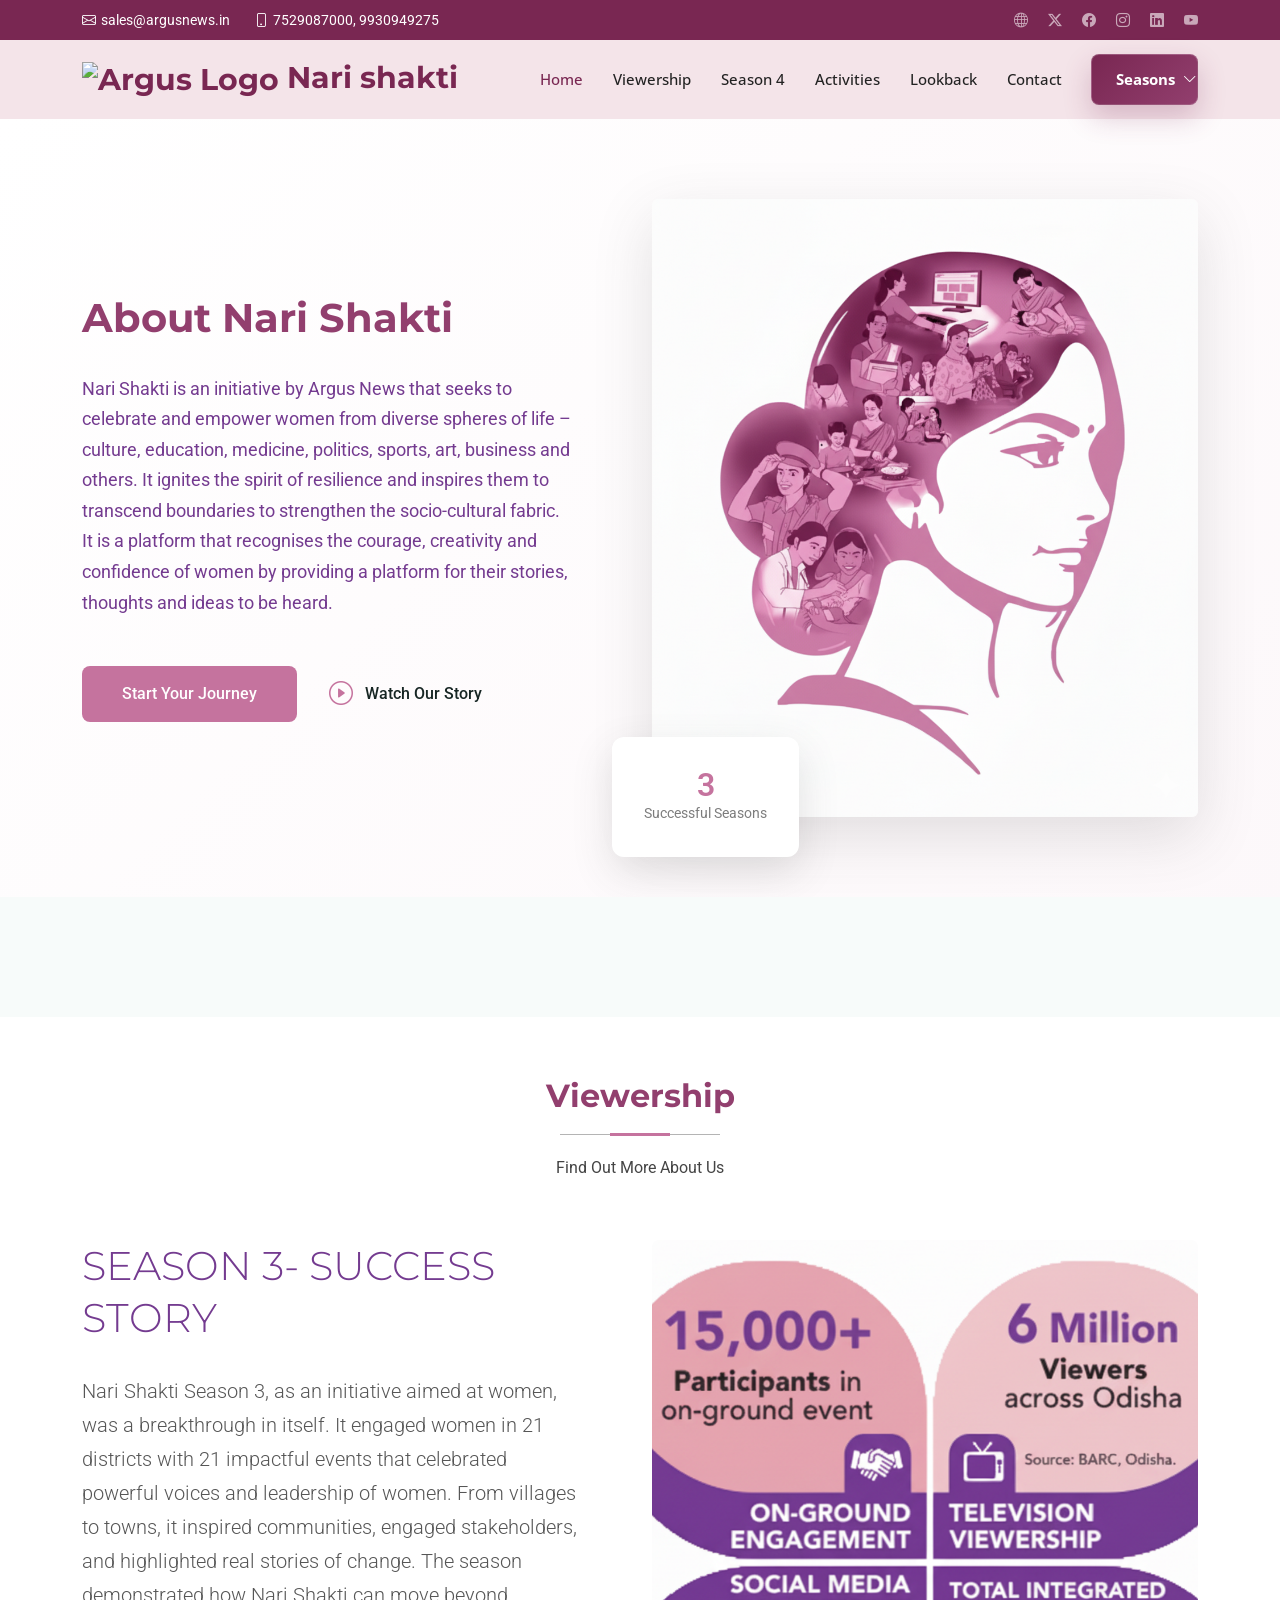
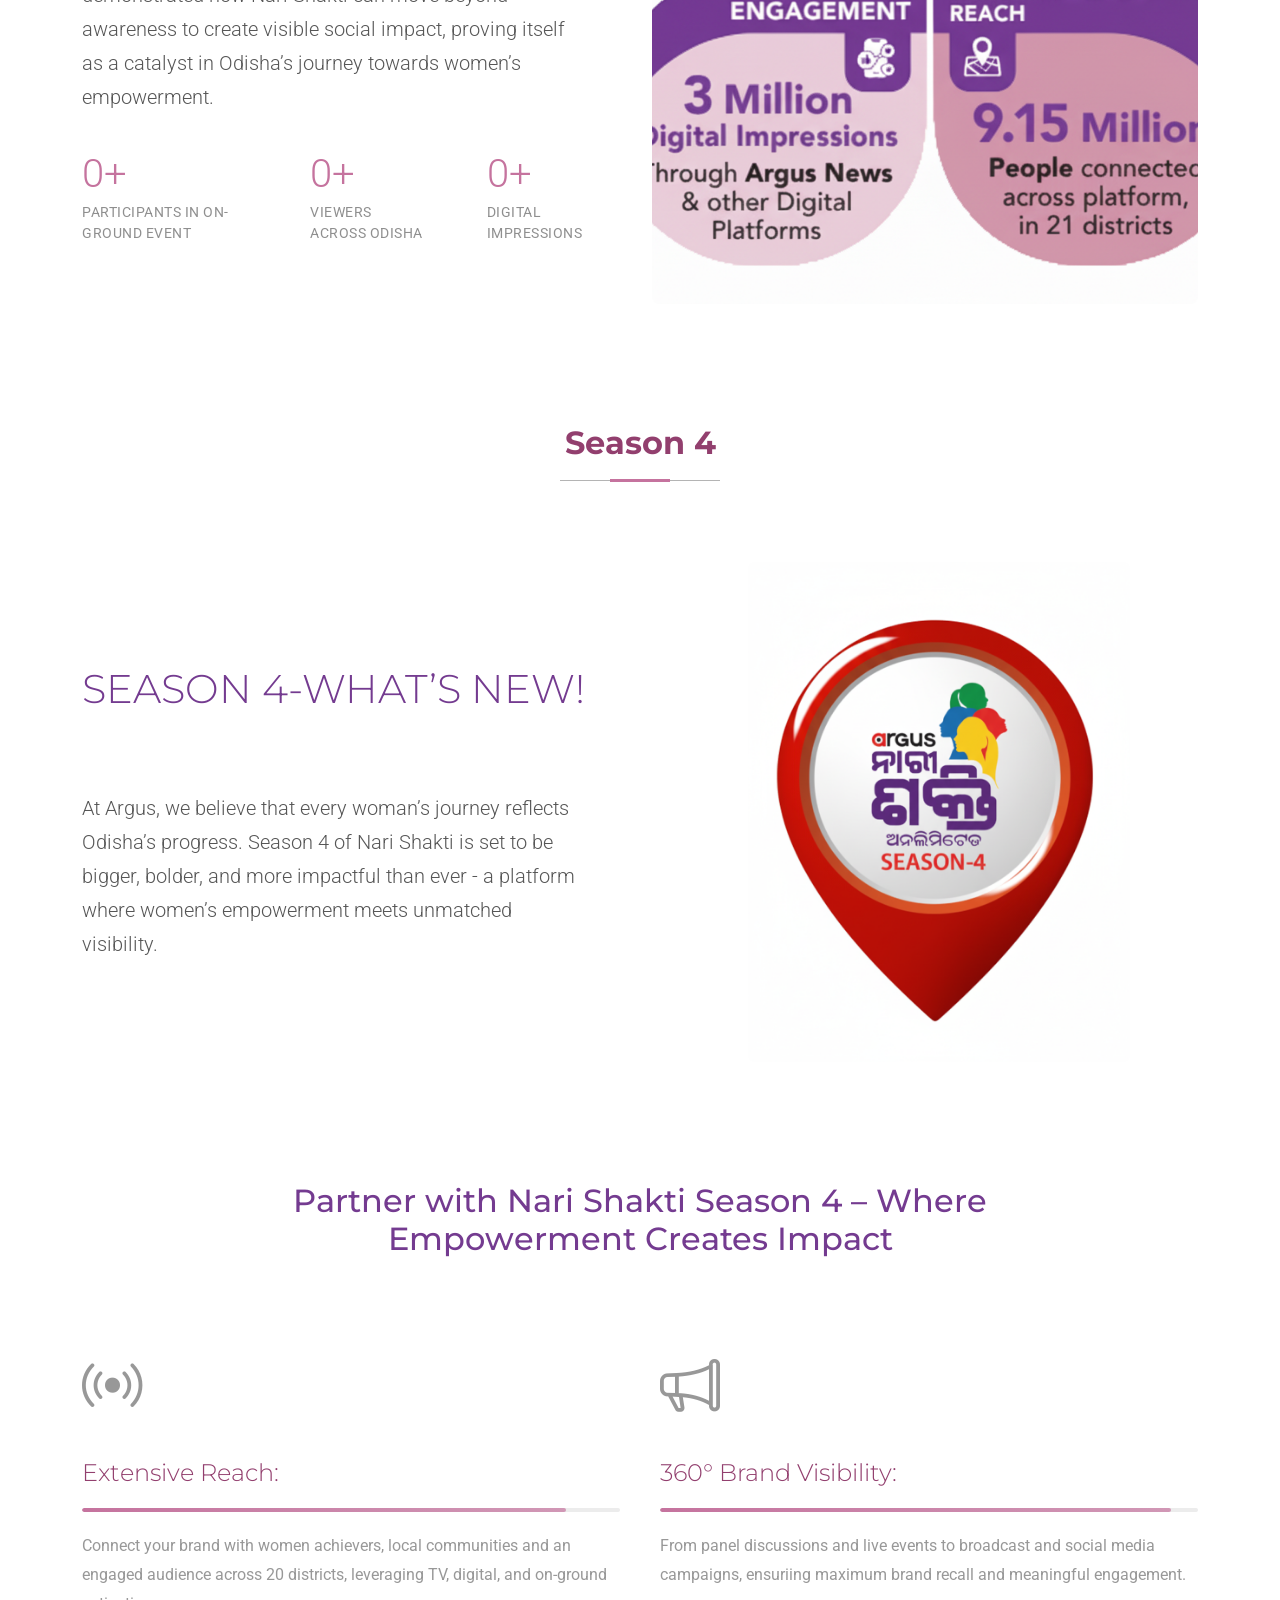
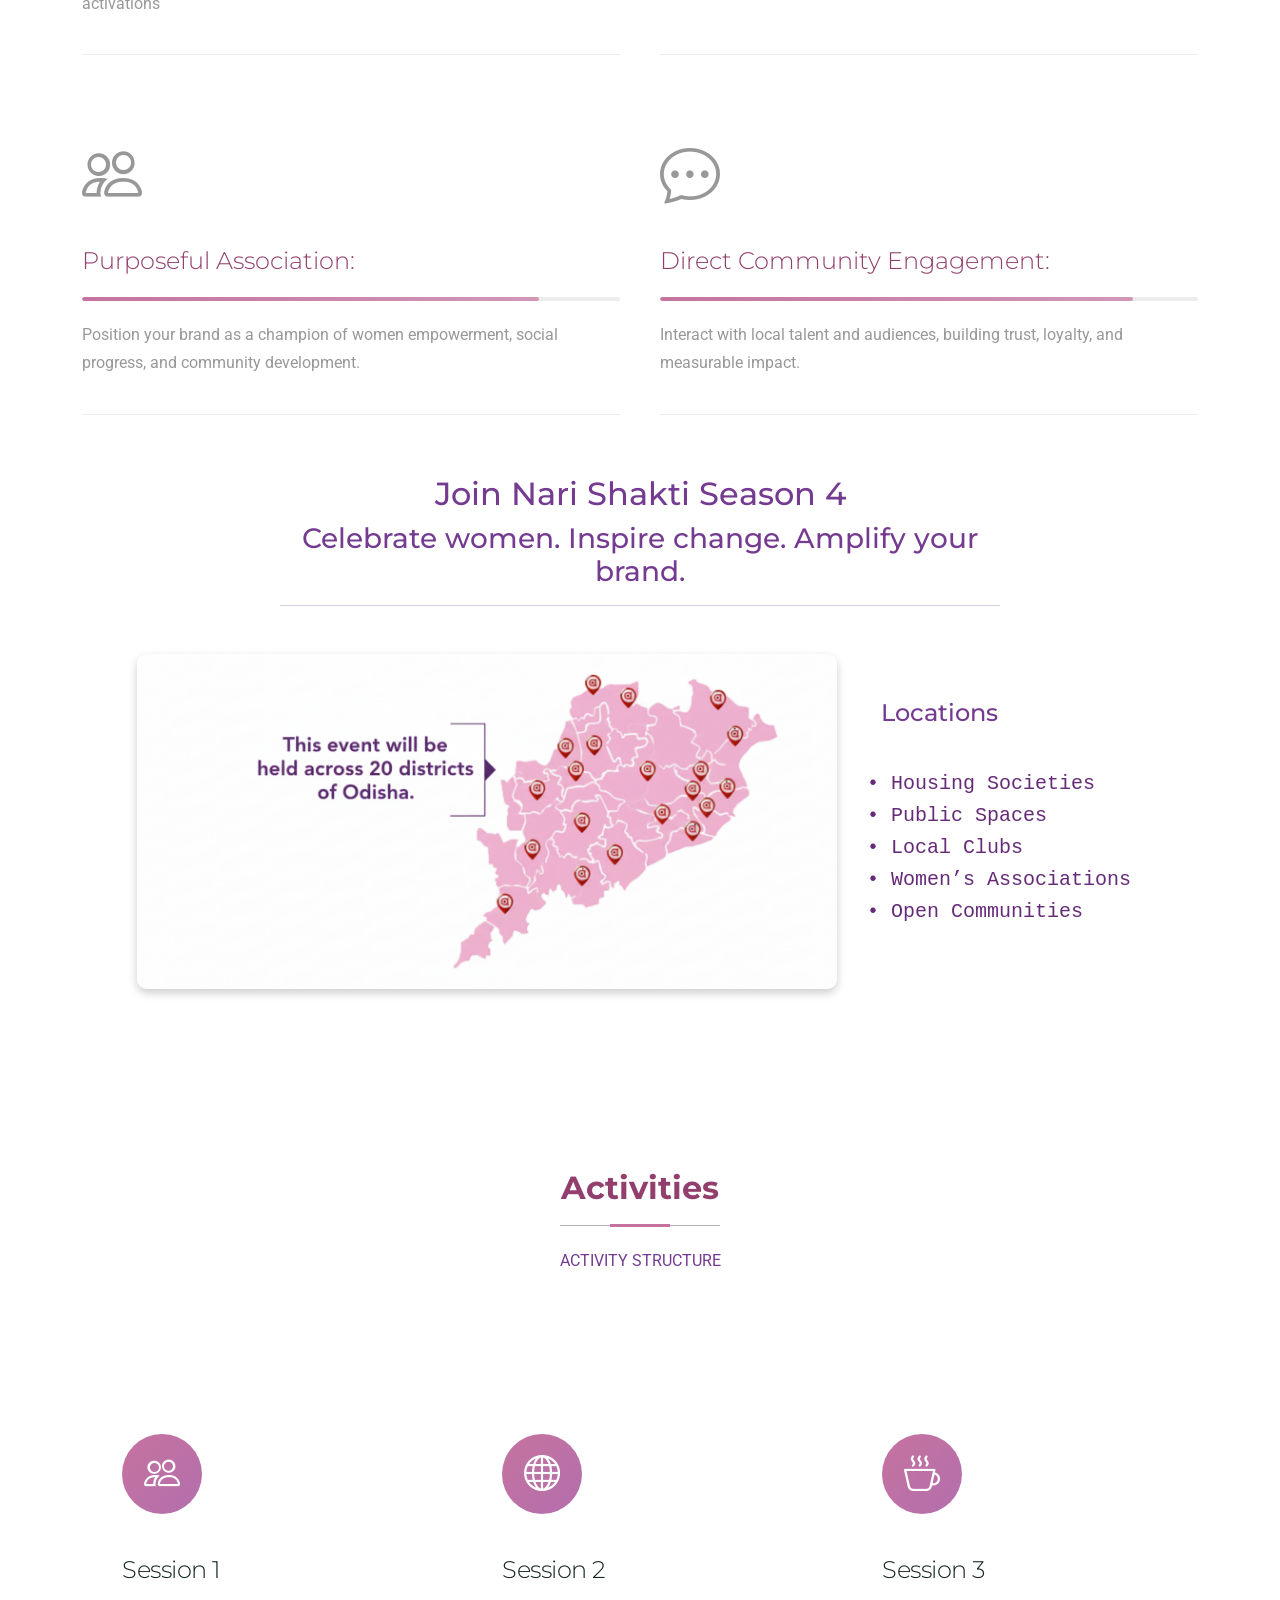
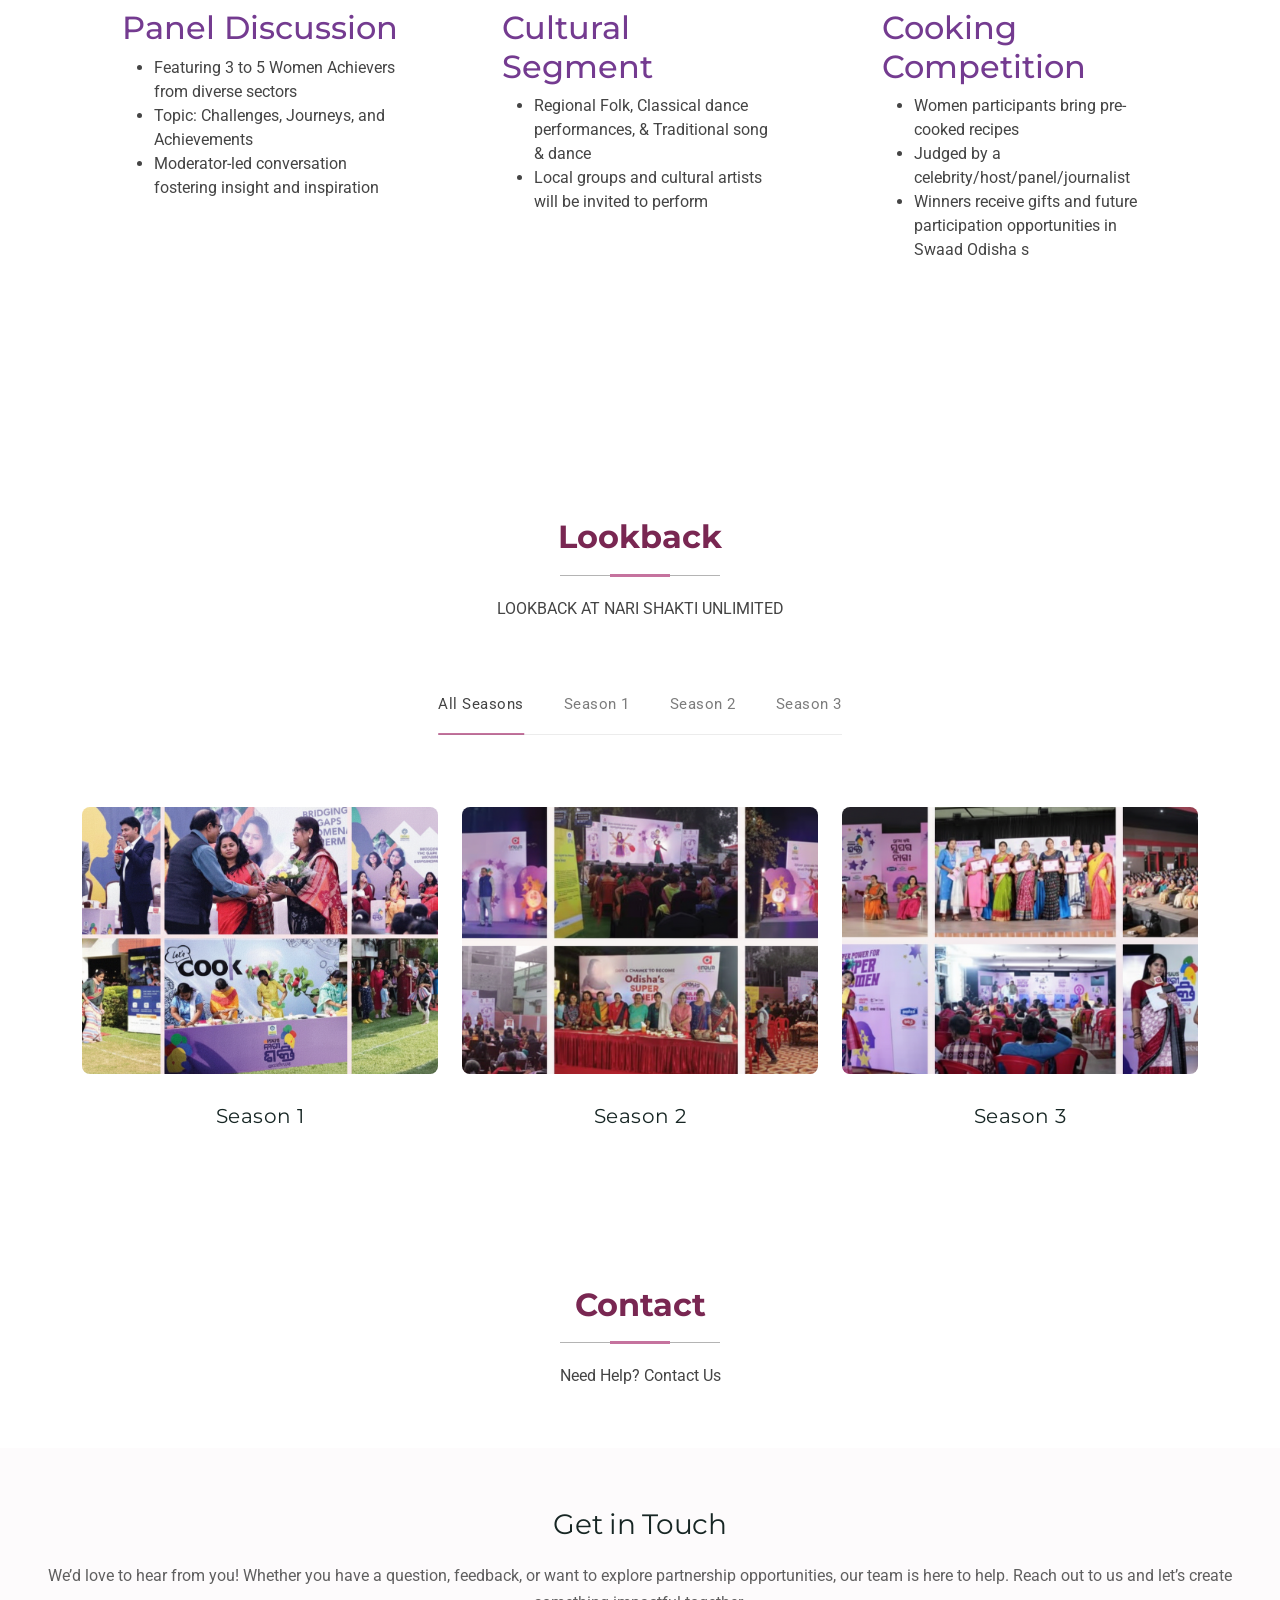
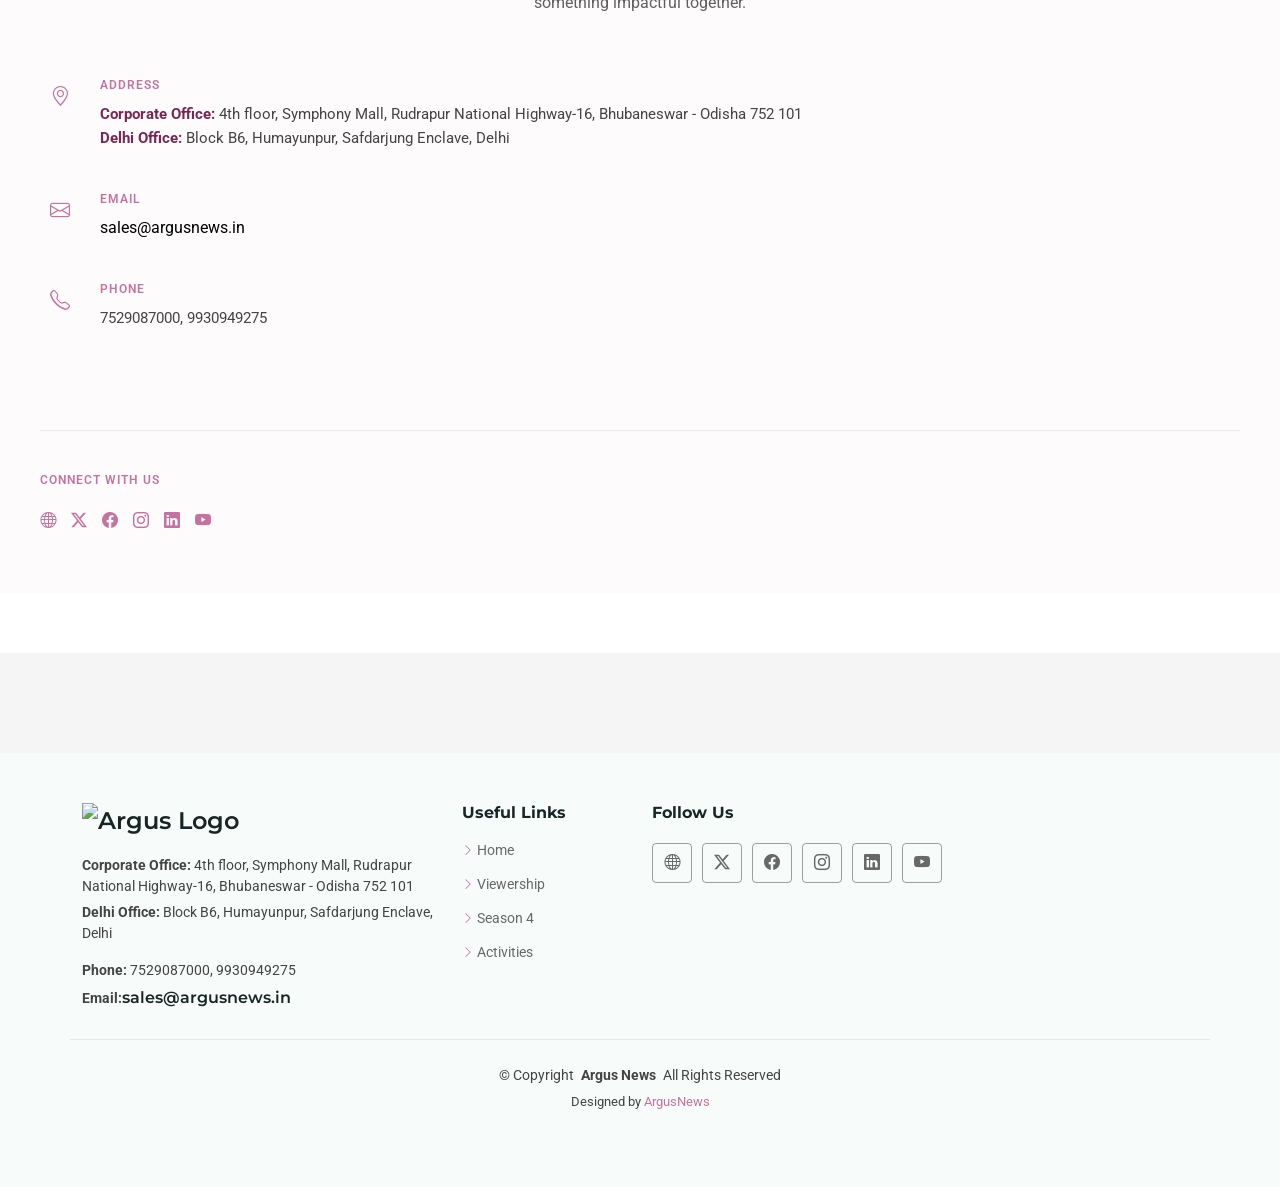
==== commit 54690542: "updated with some changes" ====
--- a/index.html
+++ b/index.html
@@ -134,7 +134,7 @@
 	                  <li><a href="Season-1.html">Season 1</a></li>
 	                  <li><a href="Season-2.html">Season 2</a></li>
 	                  <li><a href="Season-3.html">Season 3</a></li>
-	                  <li><a href="index.html#Season 4">Season 4</a></li>
+	                  <li><a href="Season-4.html">Season 4</a></li>
 	                </ul>
 	              </li>
             </ul>
